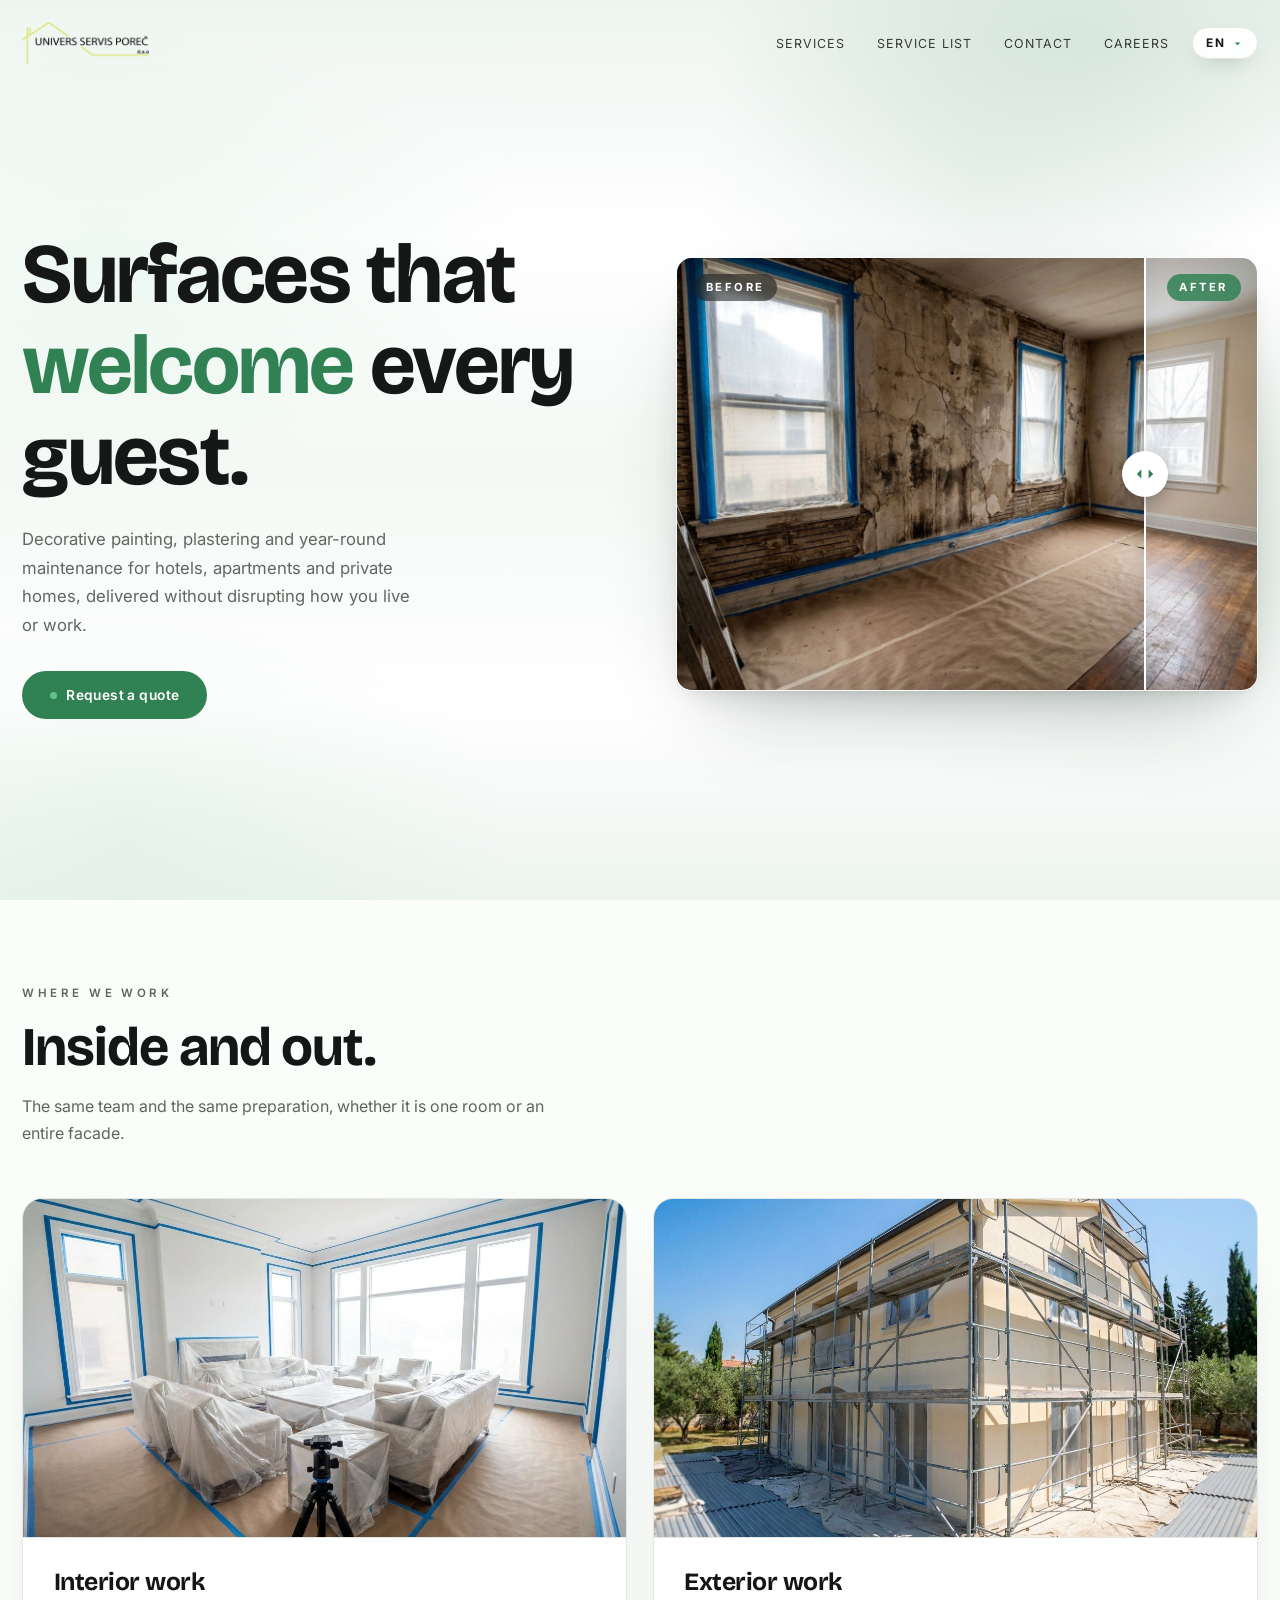
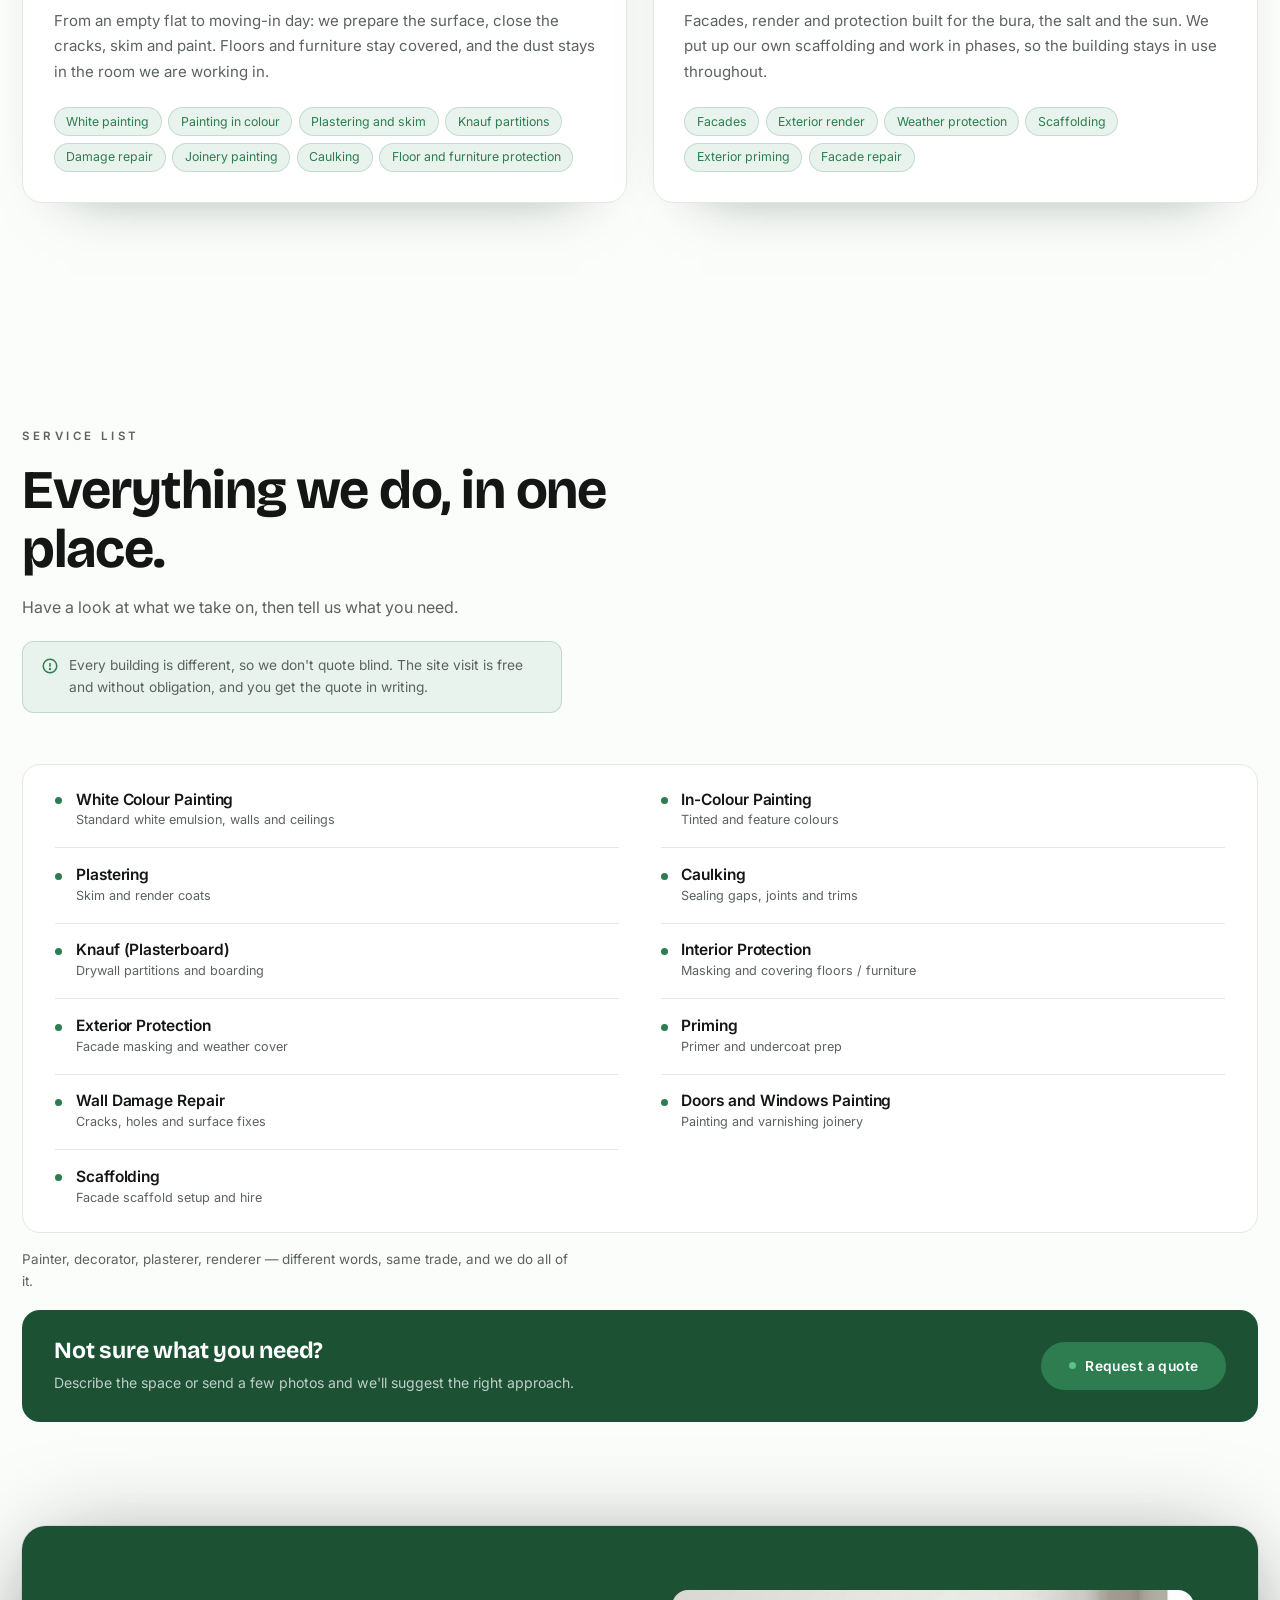
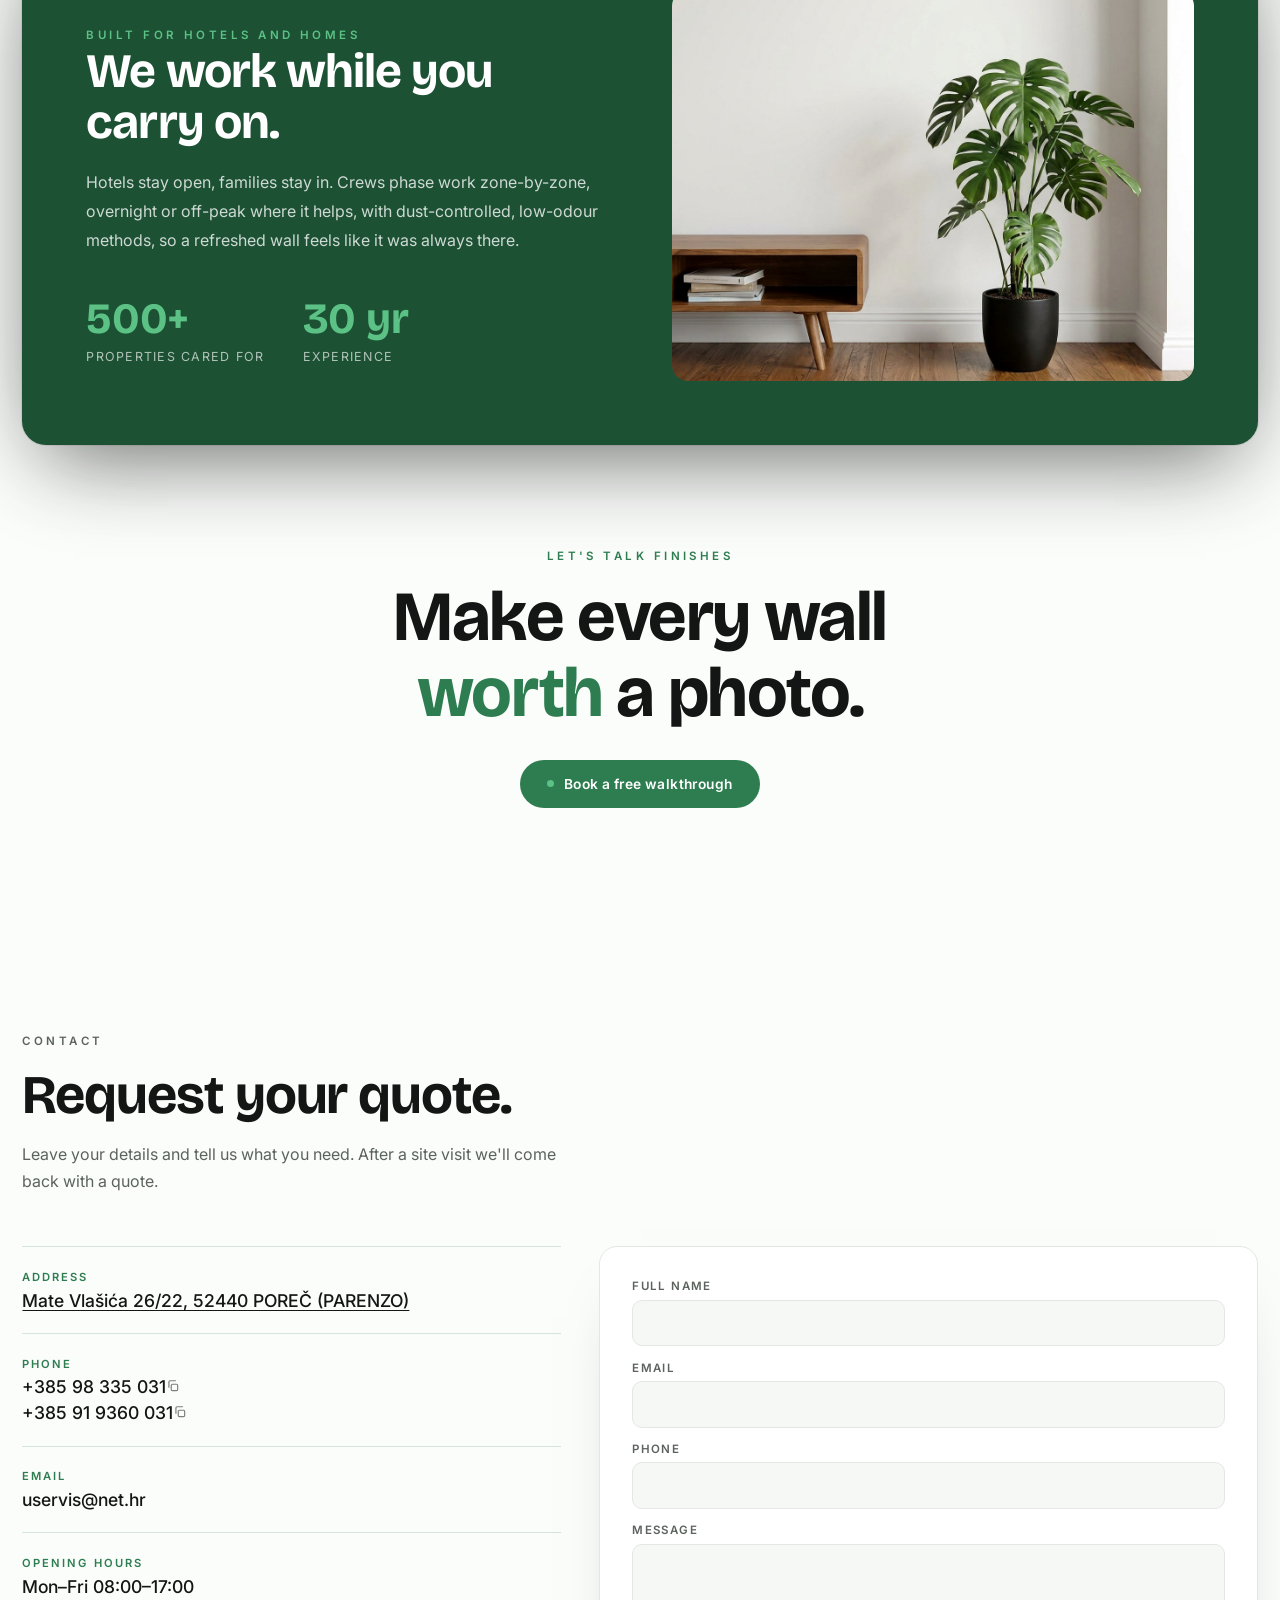
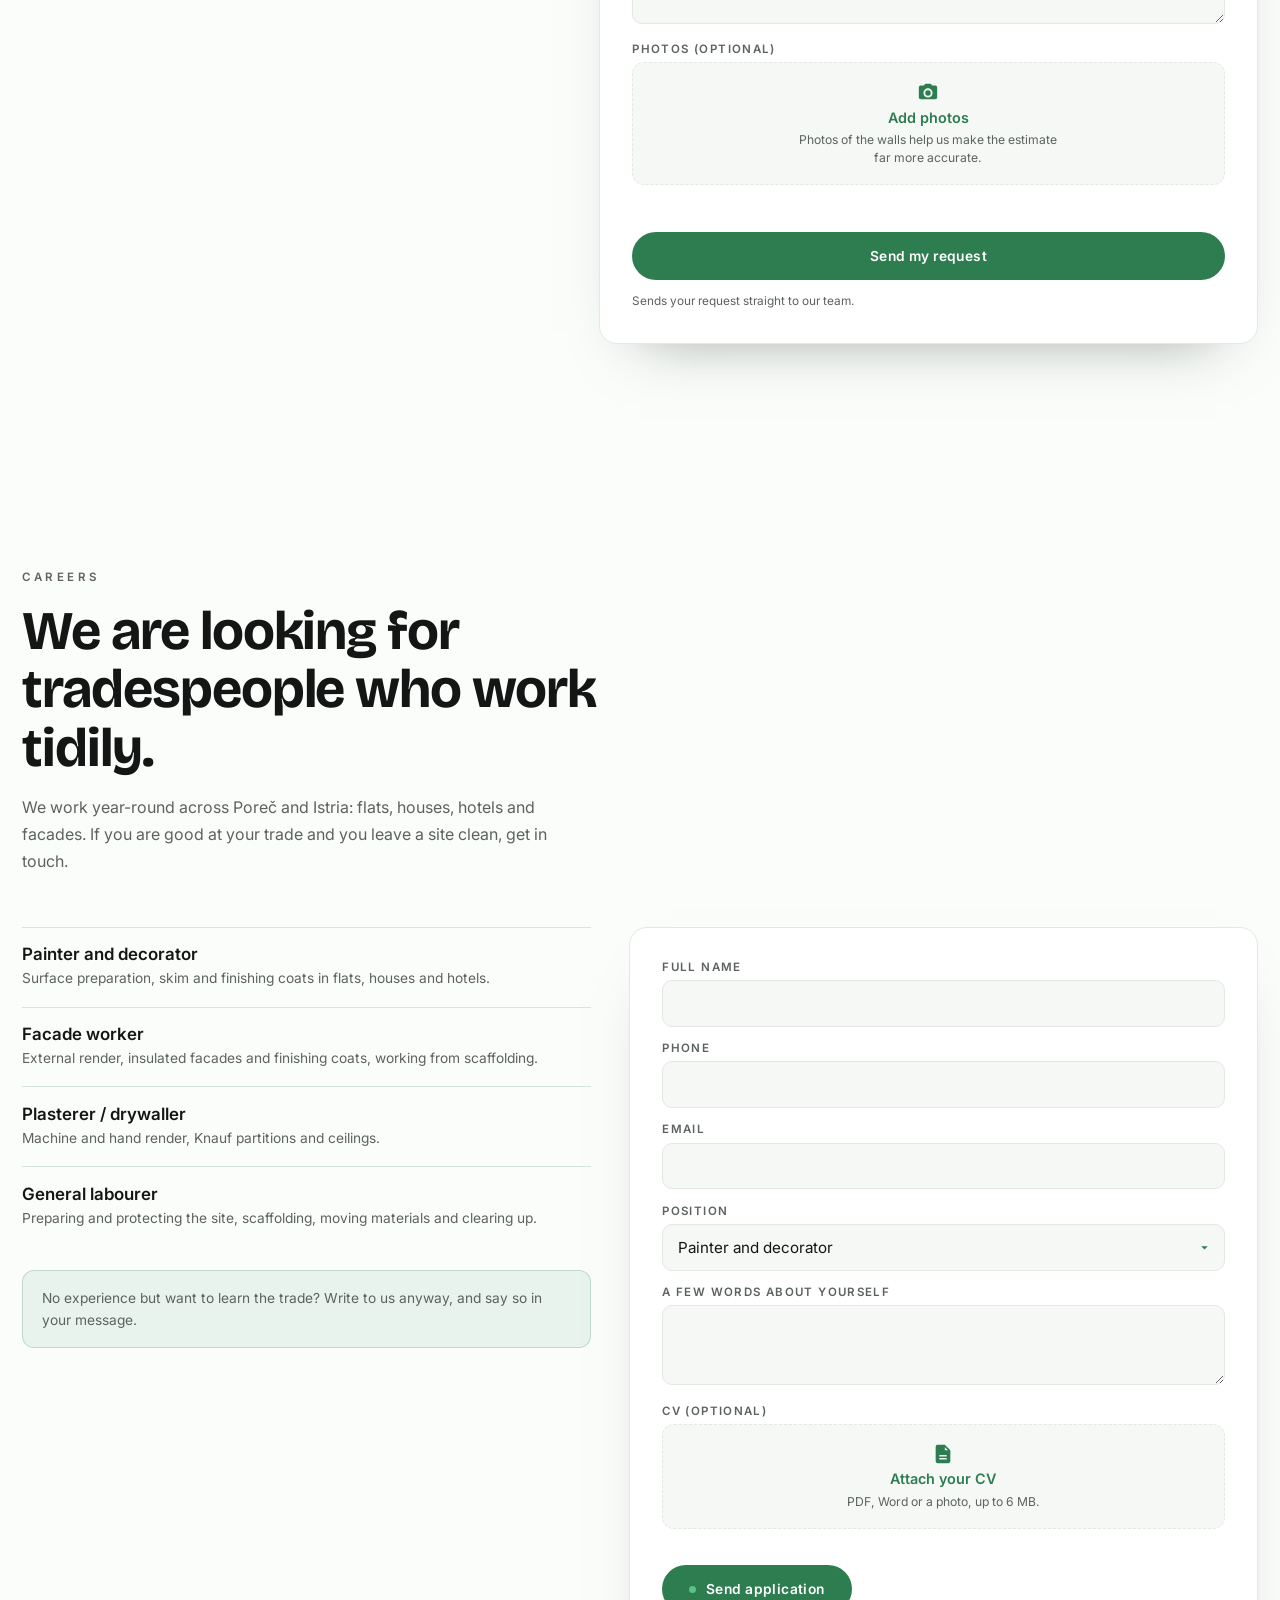
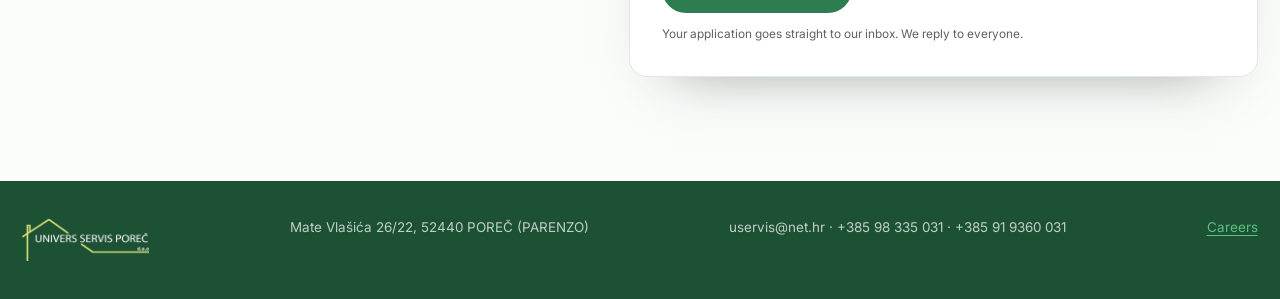
==== index.html @ 8d0e0fa9 "Give the page real SEO The page had no description, no structured data, no sitemap and one title for" ====
<!DOCTYPE html>
<html lang="en">
<head>
<meta charset="UTF-8">
<meta name="viewport" content="width=device-width, initial-scale=1.0">

<!-- SEO. The title, description and og:locale are rewritten by setLang() for
     the language actually being shown; these are the English defaults that a
     crawler sees before scripting runs. -->
<title>Painters &amp; Facade Contractors, Poreč | Univers Servis</title>
<meta name="description" content="Painting, plastering and facades across Poreč and Istria — homes, holiday lets and hotels. 30 years in the trade, free site visit, written quote.">
<link rel="canonical" href="https://www.universservisporec.com/">
<meta name="robots" content="index,follow,max-image-preview:large,max-snippet:-1">
<meta name="theme-color" content="#2e7d50">

<!-- One URL per language so each can be indexed on its own; setLang() keeps
     the address bar, the canonical and the content in agreement. -->
<link rel="alternate" hreflang="en" href="https://www.universservisporec.com/">
<link rel="alternate" hreflang="hr" href="https://www.universservisporec.com/?lang=hr">
<link rel="alternate" hreflang="de" href="https://www.universservisporec.com/?lang=de">
<link rel="alternate" hreflang="it" href="https://www.universservisporec.com/?lang=it">
<link rel="alternate" hreflang="x-default" href="https://www.universservisporec.com/">

<meta property="og:type" content="website">
<meta property="og:site_name" content="Univers Servis Poreč">
<meta property="og:title" content="Painters &amp; Facade Contractors, Poreč">
<meta property="og:description" content="Painting, plastering and facade work across Poreč and Istria for homes, holiday apartments and hotels. 30 years in the trade, free site visit, quote in writing.">
<meta property="og:url" content="https://www.universservisporec.com/">
<meta property="og:image" content="https://www.universservisporec.com/brand/og-image.png">
<meta property="og:image:width" content="1200">
<meta property="og:image:height" content="630">
<meta property="og:locale" content="en_GB">
<meta property="og:locale:alternate" content="hr_HR">
<meta property="og:locale:alternate" content="de_DE">
<meta property="og:locale:alternate" content="it_IT">
<meta name="twitter:card" content="summary_large_image">
<meta name="twitter:title" content="Painters &amp; Facade Contractors, Poreč">
<meta name="twitter:description" content="Painting, plastering and facade work across Poreč and Istria for homes, holiday apartments and hotels.">
<meta name="twitter:image" content="https://www.universservisporec.com/brand/og-image.png">

<link rel="icon" href="/brand/favicon.png" type="image/png">
<link rel="apple-touch-icon" href="/brand/apple-touch-icon.png">

<!-- Structured data. HousePainter is a real schema.org type under LocalBusiness,
     which is what Google reads for a trade like this. `geo` is deliberately
     absent: guessed coordinates are worse than none. Add it once the Google
     Business Profile pin exists, and copy the exact coordinates from there. -->
<script type="application/ld+json">
{
  "@context": "https://schema.org",
  "@type": ["HousePainter", "GeneralContractor"],
  "@id": "https://www.universservisporec.com/#business",
  "name": "Univers Servis Poreč",
  "url": "https://www.universservisporec.com/",
  "logo": "https://www.universservisporec.com/brand/univers-servis-1x1-white.png",
  "image": "https://www.universservisporec.com/brand/og-image.png",
  "telephone": ["+385 98 335 031", "+385 91 9360 031"],
  "email": "uservis@net.hr",
  "address": {
    "@type": "PostalAddress",
    "streetAddress": "Mate Vlašića 26/22",
    "addressLocality": "Poreč",
    "postalCode": "52440",
    "addressRegion": "Istarska županija",
    "addressCountry": "HR"
  },
  "areaServed": [
    { "@type": "City", "name": "Poreč" },
    { "@type": "AdministrativeArea", "name": "Istria" }
  ],
  "knowsLanguage": ["hr", "en", "de", "it"],
  "openingHoursSpecification": [{
    "@type": "OpeningHoursSpecification",
    "dayOfWeek": ["Monday", "Tuesday", "Wednesday", "Thursday", "Friday"],
    "opens": "08:00",
    "closes": "17:00"
  }],
  "hasOfferCatalog": {
    "@type": "OfferCatalog",
    "name": "Painting, plastering and facade services",
    "itemListElement": [
      { "@type": "Offer", "itemOffered": { "@type": "Service", "name": "Interior painting", "alternateName": "Soboslikarski radovi" } },
      { "@type": "Offer", "itemOffered": { "@type": "Service", "name": "Painting in colour", "alternateName": "Ličenje u boji" } },
      { "@type": "Offer", "itemOffered": { "@type": "Service", "name": "Plastering and skim coat", "alternateName": "Žbukanje i gletanje" } },
      { "@type": "Offer", "itemOffered": { "@type": "Service", "name": "Facade work and exterior render", "alternateName": "Fasaderski radovi" } },
      { "@type": "Offer", "itemOffered": { "@type": "Service", "name": "Drywall partitions", "alternateName": "Knauf gips-ploče" } },
      { "@type": "Offer", "itemOffered": { "@type": "Service", "name": "Caulking and sealing", "alternateName": "Brtvljenje" } },
      { "@type": "Offer", "itemOffered": { "@type": "Service", "name": "Priming", "alternateName": "Temeljenje" } },
      { "@type": "Offer", "itemOffered": { "@type": "Service", "name": "Wall damage repair", "alternateName": "Popravak oštećenja zidova" } },
      { "@type": "Offer", "itemOffered": { "@type": "Service", "name": "Door and window painting", "alternateName": "Bojanje stolarije" } },
      { "@type": "Offer", "itemOffered": { "@type": "Service", "name": "Scaffolding", "alternateName": "Skele" } },
      { "@type": "Offer", "itemOffered": { "@type": "Service", "name": "Floor and furniture protection", "alternateName": "Zaštita podova i namještaja" } }
    ]
  }
}
</script>
<script type="application/ld+json">
{
  "@context": "https://schema.org",
  "@type": "WebSite",
  "@id": "https://www.universservisporec.com/#website",
  "url": "https://www.universservisporec.com/",
  "name": "Univers Servis Poreč",
  "publisher": { "@id": "https://www.universservisporec.com/#business" },
  "inLanguage": ["hr", "en", "de", "it"]
}
</script>

<link rel="preconnect" href="https://fonts.googleapis.com">
<link rel="preconnect" href="https://fonts.gstatic.com" crossorigin>
<link href="https://fonts.googleapis.com/css2?family=Bricolage+Grotesque:opsz,wght@12..96,600;12..96,700;12..96,800&family=Inter:wght@400;500;600;700&display=swap" rel="stylesheet">
<style>
  :root{
    --green:#2e7d50;--green-deep:#1c5134;--green-bright:#5cc185;--green-soft:#e9f3ed;
    --ink:#141615;--ink-soft:#5c635e;--white:#ffffff;--paper:#f6f8f6;--line:#e3e8e3;
    --ft:'Bricolage Grotesque','Hanken Grotesk',sans-serif;--fb:'Inter','Hanken Grotesk',sans-serif;
    --gutter:max(1.4rem, (100% - 1280px) / 2);
    --ease-out:cubic-bezier(.23,1,.32,1);
  }
  *{margin:0;padding:0;box-sizing:border-box}
  html{scroll-behavior:smooth}
  body{color:var(--ink);font-family:var(--fb);overflow-x:hidden;-webkit-font-smoothing:antialiased;
    background:
     radial-gradient(50% 40% at 85% 5%, rgba(46,125,80,.11), transparent 60%),
     radial-gradient(55% 42% at 8% 28%, rgba(92,193,133,.10), transparent 60%),
     radial-gradient(58% 42% at 93% 64%, rgba(46,125,80,.09), transparent 62%),
     radial-gradient(50% 40% at 10% 92%, rgba(92,193,133,.09), transparent 60%),
     linear-gradient(180deg,#eef5f0 0%,#ffffff 26%,#f4f9f5 52%,#ffffff 78%,#edf4ef 100%);
    background-attachment:fixed;background-repeat:no-repeat;background-color:#fbfdfb}
  h1,h2,h3,.display{font-family:var(--ft);font-weight:700;line-height:1.08;letter-spacing:-.02em}
  .eyebrow{font-size:.72rem;letter-spacing:.3em;text-transform:uppercase;color:var(--green);font-weight:600}

  /* INTRO */
  .intro{position:fixed;inset:0;z-index:10000;
    /* the clip's own backdrop, stretched to the viewport so the vignette runs
       edge to edge as one field rather than a band with something else around it */
    background:#b3b3b3 url(assets/intro-bg.jpg) center/100% 100% no-repeat;
    transition:opacity 700ms ease,transform 700ms cubic-bezier(.4,0,.2,1)}
  /* The wordmark leaves only 88px of margin inside a 1280px frame, so cover can
     only crop so far before it bites. Above 8:5 the crop stays under that and the
     clip fills the screen edge to edge; below it, contain, and the field behind
     is the clip's own backdrop so the join is grey meeting grey. */
  .intro video,.intro canvas{position:absolute;inset:0;width:100%;height:100%;object-fit:cover;display:block}
  /* Below 8:5 cover would start cutting letters, so the clip fills the width
     instead and its top and bottom edges are feathered into the backdrop. The
     box is sized to the picture here, not the viewport, or the mask would be
     fading empty space. The logo sits clear of the feather: it occupies rows
     168 to 560 of 720, and the fade covers the outer 17%. */
  @media (max-aspect-ratio:8/5){
    .intro video,.intro canvas{inset:auto;left:0;top:50%;transform:translateY(-50%);
      width:100%;height:auto;object-fit:fill;
      -webkit-mask-image:linear-gradient(to bottom,transparent 0,#000 17%,#000 83%,transparent 100%);
      mask-image:linear-gradient(to bottom,transparent 0,#000 17%,#000 83%,transparent 100%)}
  }
  .intro.gone{opacity:0;transform:scale(1.05);pointer-events:none}
  body.intro-on{overflow:hidden}

  /* ANIMATED GRAIN OVERLAY */
  .grain{position:fixed;top:-60%;left:-60%;width:220%;height:220%;z-index:9998;pointer-events:none;
    opacity:.09;mix-blend-mode:overlay;will-change:transform;
    background-image:url("data:image/svg+xml,%3Csvg xmlns='http://www.w3.org/2000/svg' width='140' height='140'%3E%3Cfilter id='n'%3E%3CfeTurbulence type='fractalNoise' baseFrequency='0.9' numOctaves='2' stitchTiles='stitch'/%3E%3C/filter%3E%3Crect width='100%25' height='100%25' filter='url(%23n)'/%3E%3C/svg%3E");
    background-size:150px 150px;animation:grain .7s steps(5) infinite}
  @keyframes grain{
    0%{transform:translate(0,0)}10%{transform:translate(-4%,-4%)}20%{transform:translate(-8%,4%)}
    30%{transform:translate(4%,-8%)}40%{transform:translate(-4%,10%)}50%{transform:translate(-8%,4%)}
    60%{transform:translate(10%,0)}70%{transform:translate(0,8%)}80%{transform:translate(-10%,2%)}
    90%{transform:translate(8%,4%)}100%{transform:translate(2%,0)}}

  /* ANIMATED TV-STATIC LAYER (whole page) */
  .static-bg{position:fixed;inset:0;z-index:9997;pointer-events:none;mix-blend-mode:overlay;
    background-image:url("data:image/svg+xml,%3Csvg xmlns='http://www.w3.org/2000/svg' width='170' height='170'%3E%3Cfilter id='s'%3E%3CfeTurbulence type='fractalNoise' baseFrequency='0.75' numOctaves='4' stitchTiles='stitch'/%3E%3C/filter%3E%3Crect width='100%25' height='100%25' filter='url(%23s)'/%3E%3C/svg%3E");
    background-size:170px 170px;opacity:.06;animation:tvstatic .5s steps(6) infinite}
  @keyframes tvstatic{
    0%{background-position:0 0;opacity:.06}
    20%{background-position:-28px 16px}
    40%{background-position:32px -22px;opacity:.045}
    60%{background-position:-16px -32px}
    80%{background-position:26px 26px;opacity:.07}
    100%{background-position:-30px 12px;opacity:.05}}
  @media(prefers-reduced-motion:reduce){.static-bg{animation:none}.grain{animation:none}}

  /* language crossfade */
  [data-i18n],.menu-item b,.menu-item small,.branch-list li,.job-list b,.job-list span{transition:opacity .32s ease,filter .32s ease,transform .32s ease}
  .lang-out{opacity:0!important;filter:blur(3px);transform:translateY(5px)}

  /* NAV */
  nav{position:fixed;top:0;left:0;right:0;z-index:200;display:flex;justify-content:space-between;align-items:center;padding:1.4rem var(--gutter);transition:padding .4s ease,background .4s ease,box-shadow .4s ease,transform .45s ease,opacity .45s ease}
  nav.nav-hidden{transform:translateY(-130%);opacity:0;pointer-events:none}
  nav.scrolled{padding:.8rem var(--gutter);background:rgba(255,255,255,.9);backdrop-filter:blur(10px);box-shadow:0 6px 24px -16px rgba(20,40,28,.5)}
  .logo{display:flex;align-items:center}
  .logo-img{height:42px;width:auto;display:block}
  .logo svg{overflow:visible}
  
  .nav-right{display:flex;align-items:center;gap:.4rem}
  .navlinks{display:flex;gap:2rem;font-size:.78rem;letter-spacing:.08em;text-transform:uppercase}
  .navlinks a{color:var(--ink);text-decoration:none;opacity:.85;transition:color 160ms ease,opacity 160ms ease}
  .nav-right{display:flex;align-items:center;gap:1.4rem}
  .lang{position:relative;z-index:240}
  .lang-trigger{display:flex;align-items:center;gap:.45rem;background:rgba(255,255,255,.92);backdrop-filter:blur(8px);border:1px solid var(--line);color:var(--ink);font-family:var(--fb);font-weight:700;font-size:.74rem;letter-spacing:.1em;text-transform:uppercase;padding:.5rem .85rem;border-radius:30px;cursor:pointer;box-shadow:0 8px 22px -12px rgba(20,40,28,.5);transition:border-color 180ms ease,box-shadow 180ms ease,transform 140ms var(--ease-out)}
  .lang-trigger svg{width:11px;height:11px;fill:var(--green);transition:transform .3s ease}
  .lang.open .lang-trigger svg{transform:rotate(180deg)}
  .lang-menu{position:absolute;top:calc(100% + .5rem);right:0;background:#fff;border:1px solid var(--line);border-radius:13px;box-shadow:0 22px 48px -20px rgba(20,40,28,.5);padding:.4rem;display:flex;flex-direction:column;min-width:150px;opacity:0;transform:translateY(-10px) scale(.96);transform-origin:top right;pointer-events:none;transition:opacity .3s ease,transform .3s cubic-bezier(.2,.7,.2,1)}
  .lang.open .lang-menu{opacity:1;transform:translateY(0) scale(1);pointer-events:auto}
  .lang-menu button{display:flex;align-items:center;gap:.6rem;background:none;border:none;color:var(--ink);font-family:var(--fb);font-weight:600;font-size:.82rem;text-align:left;padding:.55rem .7rem;border-radius:9px;cursor:pointer;transition:background 150ms ease,color 150ms ease}
  .lang-menu button b{font-weight:700;letter-spacing:.06em;min-width:24px}
  .lang-menu button span{color:var(--ink-soft);font-weight:500}
  .lang-menu button.active{background:var(--green);color:#fff}
  .lang-menu button.active span{color:rgba(255,255,255,.85)}
  @media(max-width:900px){.navlinks{display:none}nav{padding:1rem 1.2rem}}

  /* HERO */
  /* no overflow:hidden here; it cut the photo's shadow off at the hero's bottom
     edge. the decorative blob below is what needed containing, so it is clipped
     to its own box instead. */
  .hero{position:relative;min-height:100vh;display:flex;align-items:center;background:transparent}
  /* sits flush to the right edge rather than past it: overflowing sideways is what
     forced overflow:hidden onto the hero, and that clipped the photo's shadow.
     Bleeding upward is free; nothing scrolls above the top of the page. */
  .hero::before{content:"";position:absolute;top:-12%;right:0;width:46vmax;height:46vmax;border-radius:50%;
    background:radial-gradient(circle at center, rgba(46,125,80,.07), transparent 70%);z-index:0;pointer-events:none}
  .hero-inner{position:relative;z-index:3;width:100%;display:grid;grid-template-columns:1.02fr .98fr;align-items:center;gap:3rem;padding:7rem var(--gutter) 4rem}
  @media(max-width:980px){.hero{min-height:auto}.hero-inner{grid-template-columns:1fr;padding:7rem var(--gutter) 2.25rem;gap:2rem}}
  .hero-copy{color:var(--ink)}
  .hero h1{font-size:clamp(2.8rem,6.6vw,5.6rem);margin:0 0 1.4rem;color:var(--ink)}
  .hero h1 em{font-style:normal;color:var(--green)}
  .hero-copy p{max-width:36ch;color:var(--ink-soft);font-size:1.05rem;line-height:1.7;margin-bottom:2rem}
  .hero-cta{display:flex;align-items:center;gap:1rem;flex-wrap:wrap}
  .notice{display:flex;align-items:flex-start;gap:.65rem;margin-top:1.2rem;padding:.85rem 1.1rem;background:var(--green-soft);border:1px solid rgba(46,125,80,.22);border-radius:12px;max-width:54ch}
  .notice svg{width:18px;height:18px;flex:none;margin-top:.1rem;color:var(--green)}
  .notice span{font-size:.86rem;line-height:1.55;color:var(--ink-soft)}
  .link-arrow{display:inline-flex;align-items:center;gap:.5rem;color:var(--green);font-family:var(--fb);font-weight:600;font-size:.88rem;letter-spacing:.03em;text-decoration:none;background:none;border:none;padding:.5rem .25rem;cursor:pointer;position:relative;transition:color 160ms ease}
  .link-arrow::after{content:"";position:absolute;left:.25rem;right:.25rem;bottom:.18rem;height:1.5px;background:var(--green-deep);transform:scaleX(0);transform-origin:left;transition:transform 200ms var(--ease-out)}
  .reveal{opacity:0;transform:translateY(26px);animation:rise 1s cubic-bezier(.2,.7,.2,1) forwards}
  @keyframes rise{to{opacity:1;transform:translateY(0)}}
  .d1{animation-delay:.1s}.d2{animation-delay:.28s}.d3{animation-delay:.46s}.d4{animation-delay:.6s}
  .btn{display:inline-flex;align-items:center;justify-content:center;gap:.6rem;background:var(--green);color:#fff;padding:1rem 1.7rem;border-radius:40px;font-size:.86rem;letter-spacing:.03em;text-decoration:none;border:none;cursor:pointer;font-family:var(--fb);font-weight:600;transition:background 180ms ease,color 180ms ease,border-color 180ms ease,box-shadow 180ms ease,transform 140ms var(--ease-out)}
  .btn .dot{width:7px;height:7px;border-radius:50%;background:var(--green-bright)}
  .btn.ghost{background:transparent;border:1.5px solid rgba(255,255,255,.45);color:#fff}
  .btn.outline{background:transparent;border:1.5px solid var(--green);color:var(--green)}

  /* BEFORE/AFTER */
  .ba{position:relative;width:100%;aspect-ratio:1200/896;max-height:70vh;margin-left:auto;border-radius:16px;overflow:hidden;box-shadow:0 2px 8px -4px rgba(20,40,28,.10),0 14px 34px -18px rgba(20,40,28,.20),0 40px 90px -46px rgba(20,40,28,.42);cursor:ew-resize;user-select:none;touch-action:none;border:1px solid rgba(255,255,255,.12)}
  @media(max-width:980px){.ba{max-height:none;max-width:560px;margin:0 auto}}
  .ba img{position:absolute;top:0;left:0;height:100%;object-fit:cover;display:block;pointer-events:none}
  .ba .after{width:100%}
  .ba .before-wrap{position:absolute;top:0;left:0;height:100%;width:50%;overflow:hidden}
  .ba-divider{position:absolute;top:0;bottom:0;left:50%;width:2px;background:#fff;transform:translateX(-1px);z-index:4;box-shadow:0 0 18px rgba(0,0,0,.4)}
  .ba-handle{position:absolute;top:50%;left:50%;transform:translate(-50%,-50%);width:46px;height:46px;border-radius:50%;background:#fff;display:grid;place-items:center;z-index:5;box-shadow:0 6px 20px rgba(0,0,0,.35)}
  .ba-handle svg{width:22px;height:22px;fill:var(--green)}
  .ba-label{position:absolute;top:1rem;z-index:6;font-size:.7rem;letter-spacing:.22em;text-transform:uppercase;font-weight:700;color:#fff;background:rgba(20,22,21,.55);backdrop-filter:blur(4px);padding:.4rem .8rem;border-radius:30px}
  .ba-label.b{left:1rem}.ba-label.a{right:1rem;background:rgba(46,125,80,.85)}

  /* SECTIONS */
  section{padding:6.5rem var(--gutter);position:relative;z-index:2}
  @media(max-width:760px){section{padding:4rem var(--gutter)}}
  /* the hero ends in whitespace of its own, so the section that follows it
     starts closer than the standard rhythm would put it */
  #branches{padding-top:4.25rem}
  @media(max-width:760px){#branches{padding-top:2.5rem}}
  .head{max-width:660px;margin-bottom:3.2rem}
  .head h2{font-size:clamp(2.1rem,4.4vw,3.4rem);margin-top:.9rem}
  .head p{color:var(--ink-soft);margin-top:1rem;line-height:1.7;max-width:54ch}
  .obs{opacity:0;transform:translateY(40px);transition:opacity .9s ease,transform .9s cubic-bezier(.2,.7,.2,1)}
  .obs.in{opacity:1;transform:translateY(0)}


  /* BRANCHES */
  .branches{display:grid;grid-template-columns:1fr 1fr;gap:1.6rem}
  @media(max-width:900px){.branches{grid-template-columns:1fr}}
  .branch{background:#fff;border:1px solid var(--line);border-radius:20px;overflow:hidden;display:flex;flex-direction:column;
    box-shadow:0 30px 60px -48px rgba(20,40,28,.55);transition:border-color 180ms ease,box-shadow 180ms ease}
  /* photo slot: drop an <img> in and it covers this area; until then the icon holds it */
  .branch-media{position:relative;aspect-ratio:16/9;overflow:hidden;background:var(--green-soft);border-bottom:1px solid var(--line)}
  .branch-media img{width:100%;height:100%;object-fit:cover;display:block}
  .branch-body{padding:1.9rem;display:flex;flex-direction:column;gap:.75rem;flex:1}
  @media(max-width:520px){.branch-body{padding:1.4rem}}
  .branch h3{font-size:1.55rem}
  .branch-body>p{color:var(--ink-soft);line-height:1.7;font-size:.94rem}
  .branch-list{list-style:none;display:flex;flex-wrap:wrap;gap:.4rem;margin-top:auto;padding-top:.7rem}
  .branch-list li{font-size:.77rem;color:var(--green);background:var(--green-soft);border:1px solid rgba(46,125,80,.2);
    border-radius:30px;padding:.34rem .72rem;line-height:1.3}

  /* SERVICE MENU
     The list that used to be the calculator's rows. No prices: those come
     after a site visit, so the card carries names and descriptions only. */
  .svc-sec{background:transparent}
  .menu-list{display:grid;grid-template-columns:1fr 1fr;column-gap:2.6rem;background:#fff;border:1px solid var(--line);border-radius:18px;padding:.5rem 2rem;margin-top:2rem}
  @media(max-width:820px){.menu-list{grid-template-columns:1fr;padding:.4rem 1.35rem}}
  /* the rule sits on top of each item and is dropped from whatever starts a
     column, so an odd number of services never leaves a line dangling */
  .menu-item{display:flex;align-items:flex-start;gap:.85rem;padding:1.05rem 0;border-top:1px solid var(--line)}
  .menu-item:nth-child(-n+2){border-top:none}
  @media(max-width:820px){.menu-item:nth-child(2){border-top:1px solid var(--line)}}
  .menu-item .mi-dot{width:7px;height:7px;border-radius:50%;background:var(--green);flex:none;margin-top:.48rem}
  .menu-item b{display:block;font-weight:600;font-size:.97rem;letter-spacing:-.005em;color:var(--ink)}
  .menu-item small{display:block;color:var(--ink-soft);font-size:.79rem;line-height:1.5;margin-top:.18rem}
  .menu-alias{margin-top:1rem;font-size:.84rem;line-height:1.6;color:var(--ink-soft);max-width:70ch}
  .menu-foot{display:flex;align-items:center;justify-content:space-between;gap:1.6rem;flex-wrap:wrap;
    background:var(--green-deep);color:#fff;border-radius:18px;padding:1.7rem 2rem;margin-top:1.1rem}
  @media(max-width:620px){.menu-foot{padding:1.4rem 1.35rem}.menu-foot .btn{width:100%}}
  .menu-foot .mf-copy{flex:1 1 34ch;min-width:0}
  .menu-foot .mf-copy b{display:block;font-family:var(--ft);font-size:1.45rem;font-weight:700;line-height:1.2;letter-spacing:-.01em}
  .menu-foot .mf-copy span{display:block;margin-top:.45rem;font-size:.88rem;line-height:1.6;color:rgba(255,255,255,.72)}

  /* SPLIT */
  .split{display:grid;grid-template-columns:1fr 1fr;align-items:center;gap:4rem;background:var(--green-deep);color:#fff;border-radius:24px;padding:4rem;margin:0 var(--gutter);position:relative;z-index:2;box-shadow:0 0 0 1px rgba(20,22,21,.08),0 40px 80px -24px rgba(20,22,21,.45),0 0 100px -20px rgba(20,22,21,.35)}
  @media(max-width:860px){.split{grid-template-columns:1fr;gap:2rem;padding:2.4rem;margin:0 var(--gutter)}}
  .split h2{font-size:clamp(2rem,4vw,3rem);color:#fff}
  .split .eyebrow{color:var(--green-bright)}
  .split p{color:rgba(255,255,255,.78);line-height:1.8;margin-top:1.2rem}
  .stats{display:flex;gap:2.4rem;margin-top:2.4rem;flex-wrap:wrap}
  .stat b{font-family:var(--ft);font-size:2.7rem;font-weight:700;display:block;color:var(--green-bright)}
  .stat span{font-size:.78rem;letter-spacing:.1em;text-transform:uppercase;color:rgba(255,255,255,.65)}
  .split-photo{border-radius:16px;overflow:hidden;aspect-ratio:4/3;position:relative}
  .split-photo img{width:100%;height:100%;object-fit:cover;display:block}

  /* PROCESS */
  .steps{display:grid;grid-template-columns:repeat(4,1fr);gap:1.1rem;margin-top:1rem}
  @media(max-width:860px){.steps{grid-template-columns:1fr 1fr}}
  @media(max-width:520px){.steps{grid-template-columns:1fr}}
  .step{padding-top:1.4rem;border-top:2px solid var(--green)}
  .step .n{font-family:var(--fb);font-style:italic;font-size:2.2rem;color:var(--green)}
  .step h3{font-size:1.1rem;margin:.5rem 0 .4rem;font-family:var(--fb);font-weight:700}
  .step p{color:var(--ink-soft);font-size:.88rem;line-height:1.55}

  /* CTA */
  .cta{text-align:center;background:transparent}
  .cta h2{font-size:clamp(2.4rem,5.5vw,4.4rem);max-width:16ch;margin:1rem auto 1.8rem}
  .cta h2 em{font-style:normal;color:var(--green)}

  /* CONTACT */
  .contact-sec{background:transparent}
  .contact-sec .head h2{color:var(--ink)}
  .contact-sec .head p{color:var(--ink-soft)}
  .contact-sec .eyebrow{color:var(--green)}
  .contact{display:grid;grid-template-columns:.9fr 1.1fr;gap:2.4rem;align-items:start}
  @media(max-width:880px){.contact{grid-template-columns:1fr}}
  .contact-info{display:flex;flex-direction:column;gap:1.4rem}
  .ci-item{border-top:1px solid rgba(46,125,80,.18);padding-top:1.1rem}
  .ci-item .l{font-size:.7rem;letter-spacing:.18em;text-transform:uppercase;color:var(--green);font-weight:600}
  .ci-item b{display:block;font-weight:500;font-size:1.1rem;margin-top:.3rem;color:var(--ink)}
  .copy-num{cursor:pointer;display:inline-flex;align-items:center;gap:.5rem;transition:color .2s ease}
  .copy-num svg{width:14px;height:14px;flex:none;opacity:.55;transition:opacity .2s ease}
  .copy-num.copied{color:var(--green)}
  .copy-toast{position:fixed;bottom:1.4rem;left:50%;transform:translateX(-50%) translateY(20px);background:var(--ink);color:#fff;padding:.7rem 1.2rem;border-radius:30px;font-family:var(--fb);font-size:.85rem;font-weight:600;letter-spacing:.01em;box-shadow:0 14px 34px -10px rgba(0,0,0,.5);z-index:300;opacity:0;pointer-events:none;transition:opacity .3s ease,transform .3s cubic-bezier(.2,.7,.2,1);display:flex;align-items:center;gap:.5rem}
  .copy-toast svg{width:14px;height:14px;fill:var(--green-bright)}
  .copy-toast.show{opacity:1;transform:translateX(-50%) translateY(0)}
  .contact-form{background:#fff;color:var(--ink);border-radius:18px;padding:2rem;border:1px solid var(--line);box-shadow:0 30px 60px -42px rgba(20,40,28,.5)}
  .cf-field{margin-bottom:.9rem}
  .cf-field label{font-size:.72rem;letter-spacing:.12em;text-transform:uppercase;color:var(--ink-soft);font-weight:600;display:block;margin-bottom:.4rem}
  .cf-field input,.cf-field textarea{width:100%;border:1px solid var(--line);background:var(--paper);border-radius:10px;padding:.8rem .9rem;font-family:var(--fb);font-size:.95rem;color:var(--ink);outline:none;transition:.25s}
  .cf-field input:focus,.cf-field textarea:focus{border-color:var(--green);background:#fff}
  .cf-field textarea{resize:vertical;min-height:80px}
  .cf-actions{margin-top:.9rem}
  .cf-actions .btn{width:100%}
  .cf-note{font-size:.74rem;color:var(--ink-soft);margin-top:.8rem;line-height:1.5}
  .cf-note.ok{color:var(--green);font-weight:600;font-size:.82rem}

  /* PHOTO ATTACHMENTS */
  .ph-drop{display:flex;flex-direction:column;align-items:center;gap:.35rem;text-align:center;border:1.5px dashed var(--line);background:var(--paper);border-radius:12px;padding:1.1rem 1rem;cursor:pointer;transition:border-color 180ms ease,background 180ms ease,transform 140ms var(--ease-out)}
  .ph-drop:focus-visible,.ph-drop.over{border-color:var(--green);background:var(--green-soft);outline:none}
  .ph-drop svg{width:22px;height:22px;fill:var(--green)}
  .ph-cta{font-weight:600;font-size:.9rem;color:var(--green)}
  .ph-drop small{font-size:.76rem;color:var(--ink-soft);line-height:1.45;max-width:34ch}
  .ph-grid{display:flex;flex-wrap:wrap;gap:.5rem;margin-top:.7rem}
  .ph-thumb{position:relative;width:70px;height:70px;border-radius:10px;overflow:hidden;border:1px solid var(--line);background:var(--paper)}
  .ph-thumb img{width:100%;height:100%;object-fit:cover;display:block}
  .ph-x{position:absolute;top:2px;right:2px;width:19px;height:19px;border:none;border-radius:50%;background:rgba(20,22,21,.72);color:#fff;font-size:.8rem;line-height:1;cursor:pointer;display:grid;place-items:center;padding:0}
  .ph-meta{font-size:.76rem;color:var(--ink-soft);margin-top:.5rem;min-height:1.1em}
  .ph-meta.warn{color:#b3341f;font-weight:600}

  /* INTERACTION
     Hover is seen dozens of times in a visit, so it stays quiet: colour and depth,
     never movement. Everything is gated to devices that actually hover; on a
     phone, a tap would otherwise leave the state stuck on. Movement is kept for
     :active, where it is feedback rather than decoration. */
  .btn:active,.lang-trigger:active,.ph-drop:active{transform:scale(.98)}
  .ph-x:active{transform:scale(.9)}
  @media (hover:hover) and (pointer:fine){
    .btn:hover{background:var(--green-deep);box-shadow:0 8px 20px -10px rgba(28,81,52,.55)}
    .btn.ghost:hover{background:rgba(255,255,255,.14);border-color:#fff}
    .btn.outline:hover{background:var(--green);color:#fff;box-shadow:none}
    /* the quote button sits on the deep-green card, so it lifts in tone instead */
    .menu-foot .btn:hover{background:var(--green-bright);color:var(--green-deep);box-shadow:0 10px 24px -12px rgba(0,0,0,.5)}
    .menu-foot .btn:hover .dot{background:var(--green-deep)}
    /* hovering one link recedes the others, so the pointer reads as focus
       rather than decoration. The plain rule first is the fallback for
       browsers without :has(), which get the colour shift and no dimming. */
    .navlinks a:hover{opacity:1;color:var(--green)}
    .navlinks:has(a:hover) a{opacity:.3}
    .navlinks:has(a:hover) a:hover{opacity:1;color:var(--green)}
    .link-arrow:hover{color:var(--green-deep)}
    .link-arrow:hover::after{transform:scaleX(1)}
    .lang-trigger:hover{border-color:var(--green)}
    .lang-menu button:hover{background:var(--green-soft);color:var(--green)}
    .lang-menu button:hover span{color:var(--green)}
    .menu-item:hover .mi-dot{background:var(--green-bright);box-shadow:0 0 0 4px var(--green-soft)}
    .copy-num:hover{color:var(--green)}
    .copy-num:hover svg{opacity:1}
    .ph-drop:hover{border-color:var(--green);background:var(--green-soft)}
    .ph-x:hover{background:var(--ink)}
    .branch:hover{border-color:rgba(46,125,80,.42);box-shadow:0 34px 64px -44px rgba(20,40,28,.62)}
  }

  /* CAREERS */
  .careers{display:grid;grid-template-columns:.95fr 1.05fr;gap:2.4rem;align-items:start}
  @media(max-width:880px){.careers{grid-template-columns:1fr}}
  .job-list{list-style:none}
  .job-list li{border-top:1px solid rgba(46,125,80,.18);padding:1.05rem 0}
  .job-list li b{display:block;font-weight:600;font-size:1.06rem;color:var(--ink)}
  .job-list li span{display:block;color:var(--ink-soft);font-size:.86rem;line-height:1.55;margin-top:.25rem}
  .job-open{margin-top:1.5rem;padding:1rem 1.15rem;background:var(--green-soft);border:1px solid rgba(46,125,80,.22);
    border-radius:12px;font-size:.86rem;line-height:1.6;color:var(--ink-soft)}
  .cf-field select{width:100%;border:1px solid var(--line);background:var(--paper);border-radius:10px;padding:.8rem 2.2rem .8rem .9rem;
    font-family:var(--fb);font-size:.95rem;color:var(--ink);outline:none;cursor:pointer;appearance:none;
    background-image:url("data:image/svg+xml,%3Csvg xmlns='http://www.w3.org/2000/svg' viewBox='0 0 20 20'%3E%3Cpath fill='%232e7d50' d='M5 8l5 5 5-5z'/%3E%3C/svg%3E");
    background-repeat:no-repeat;background-position:right .8rem center;background-size:13px;
    transition:border-color 180ms ease,background-color 180ms ease}
  .cf-field select:focus{border-color:var(--green);background-color:#fff}
  .cv-x{margin-left:.45rem;border:none;background:none;color:var(--ink-soft);font-size:1rem;line-height:1;cursor:pointer;padding:0 .2rem}
  .cv-x:hover{color:var(--green)}

  footer{background:var(--green-deep);color:rgba(255,255,255,.72);padding:2.4rem var(--gutter);display:flex;justify-content:space-between;flex-wrap:wrap;gap:1rem;font-size:.84rem;position:relative;z-index:2}

</style>
</head>
<body>

<div class="intro" id="intro" aria-hidden="true">
  <video id="introVid" src="assets/intro.mp4" muted playsinline preload="auto" disablepictureinpicture></video>
</div>
<script>
/* Intro: play it, hold on the last frame, run it backwards, then dissolve.
   Inline and first, so the overlay is up before the rest of the page parses. */
(function(){
  const intro=document.getElementById('intro'),vid=document.getElementById('introVid'),body=document.body;
  const MAX=14;              /* frames kept for the rewind */
  let shots=[],cv=null,ctx=null,lastAt=-1,done=false,bail=0;

  function finish(){
    if(done)return;done=true;
    clearTimeout(bail);
    intro.classList.add('gone');
    body.classList.remove('intro-on');
    setTimeout(function(){if(intro.parentNode)intro.remove();shots=null;cv=null;ctx=null;},800);
  }
  if(matchMedia('(prefers-reduced-motion: reduce)').matches){intro.remove();return;}
  body.classList.add('intro-on');
  /* a stalled, blocked or missing video must never hold the site hostage */
  bail=setTimeout(finish,9000);
  intro.addEventListener('click',finish);
  addEventListener('keydown',function(e){if(e.key==='Escape')finish();});
  vid.addEventListener('error',finish);

  /* Rather than seek backwards, which is keyframe-limited, choppy, and on some
     files not possible at all, keep a handful of frames on the way forward and
     play those back. Costs a few MB and always runs at the speed we ask for. */
  function grab(){
    if(!vid.videoWidth)return;
    if(!cv){
      /* the clip is fullscreen now, so capture near the size it is shown at: a
         600px store was fine inside a 540px box but upscales 2.4x across a
         desktop and turns the rewind soft. Capped so the store stays tens of
         megabytes rather than hundreds, and freed with the overlay. */
      const k=Math.min(1,Math.max(640,Math.min(1100,innerWidth))/vid.videoWidth);
      cv=document.createElement('canvas');
      cv.width=Math.round(vid.videoWidth*k);cv.height=Math.round(vid.videoHeight*k);
      ctx=cv.getContext('2d');
    }
    const f=document.createElement('canvas');f.width=cv.width;f.height=cv.height;
    f.getContext('2d').drawImage(vid,0,0,f.width,f.height);
    shots.push(f);
  }
  function watch(){
    if(done||vid.ended)return;
    const d=vid.duration;
    if(d&&isFinite(d)&&vid.currentTime-lastAt>=d/MAX){lastAt=vid.currentTime;grab();}
    requestAnimationFrame(watch);
  }

  function rewind(){
    grab();                                   /* the final frame */
    if(shots.length<2||!cv){finish();return;}
    vid.replaceWith(cv);
    const ms=520,t0=performance.now(),n=shots.length-1;
    (function step(now){
      /* clamp: a rAF timestamp can predate t0, and a negative k would index past
         the end of the store */
      const k=Math.max(0,Math.min(1,(now-t0)/ms));
      ctx.drawImage(shots[Math.round((1-k)*n)],0,0);
      if(k<1)requestAnimationFrame(step);else finish();
    })(performance.now());
  }

  vid.addEventListener('playing',watch,{once:true});
  vid.addEventListener('ended',function(){setTimeout(rewind,600);},{once:true});
  const go=vid.play();
  if(go&&go.catch)go.catch(finish);
})();
</script>

<div class="grain"></div>
<div class="static-bg"></div>

<nav id="nav">
  <div class="logo"><img src="[data-uri]" class="logo-img" alt="Univers Servis Poreč d.o.o."></div>
  <div class="nav-right">
    <div class="navlinks">
      <a href="#branches" data-i18n="nav_services">Usluge</a>
      <a href="#services" data-i18n="nav_list">Popis usluga</a>
      <a href="#contact" data-i18n="nav_contact">Kontakt</a>
      <a href="#careers" data-i18n="nav_careers">Posao</a>
    </div>
    <div class="lang" id="lang">
      <button class="lang-trigger" id="langTrigger"><span id="langCode">EN</span><svg viewBox="0 0 20 20"><path d="M5 8l5 5 5-5z"/></svg></button>
      <div class="lang-menu" id="langMenu">
        <button data-l="hr"><b>HR</b><span>Hrvatski</span></button>
        <button data-l="en" class="active"><b>EN</b><span>English</span></button>
        <button data-l="de"><b>DE</b><span>Deutsch</span></button>
        <button data-l="it"><b>IT</b><span>Italiano</span></button>
      </div>
    </div>
  </div>
</nav>

<!-- HERO -->
<header class="hero">
  <div class="hero-inner">
    <div class="hero-copy">
      <h1 class="reveal d1" data-i18n="hero_h1">Površine koje <em>dočekuju</em> svakog gosta.</h1>
      <p class="reveal d2" data-i18n="hero_p">Dekorativno ličenje, žbukanje i cjelogodišnje održavanje za hotele, stanove i privatne kuće.</p>
      <div class="hero-cta reveal d3">
        <a href="#contact" class="btn"><span class="dot"></span><span data-i18n="btn_estimate">Zatražite ponudu</span></a>
      </div>
    </div>
    <div class="ba reveal d4" id="ba">
      <img class="after" id="afterImg" src="[data-uri]" alt="Poslije">
      <div class="before-wrap" id="beforeWrap"><img class="before" id="beforeImg" src="[data-uri]" alt="Prije"></div>
      <div class="ba-label b" data-i18n="lbl_before">Prije</div>
      <div class="ba-label a" data-i18n="lbl_after">Poslije</div>
      <div class="ba-divider" id="baDivider"><div class="ba-handle"><svg viewBox="0 0 24 24"><path d="M8 7l-5 5 5 5V7zm8 0v10l5-5-5-5z"/></svg></div></div>
    </div>
  </div>
</header>

<!-- BRANCHES -->
<section id="branches">
  <div class="head obs">
    <p class="eyebrow" data-i18n="br_eyebrow">Područja rada</p>
    <h2 data-i18n="br_h2">Iznutra i izvana.</h2>
    <p data-i18n="br_p">Isti tim i ista priprema, bilo da je riječ o jednoj sobi ili o cijelom pročelju.</p>
  </div>
  <div class="branches">
    <article class="branch obs">
      <div class="branch-media">
        <img src="assets/interior.jpg" width="1200" height="675" loading="lazy" decoding="async"
             alt="A room masked off with tape, the furniture sheeted and the floor papered, ready for painting">
      </div>
      <div class="branch-body">
        <h3 data-i18n="br1_h">Unutarnji radovi</h3>
        <p data-i18n="br1_p">Od praznog stana do useljenja.</p>
        <ul class="branch-list" id="br1Tags"></ul>
      </div>
    </article>
    <article class="branch obs">
      <div class="branch-media">
        <img src="assets/exterior.jpg" width="1200" height="675" loading="lazy" decoding="async"
             alt="A house in fresh render with the scaffolding still standing, among cypress and olive trees">
      </div>
      <div class="branch-body">
        <h3 data-i18n="br2_h">Vanjski radovi</h3>
        <p data-i18n="br2_p">Fasade, žbuka i zaštita.</p>
        <ul class="branch-list" id="br2Tags"></ul>
      </div>
    </article>
  </div>
</section>

<!-- SERVICE MENU -->
<section class="svc-sec" id="services">
  <div class="head obs">
    <p class="eyebrow" data-i18n="menu_eyebrow">Popis usluga</p>
    <h2 data-i18n="menu_h2">Sve što radimo, na jednom mjestu.</h2>
    <p data-i18n="menu_p">Odaberite što vam treba i pošaljite upit. Cijenu potvrđujemo nakon obilaska.</p>
    <div class="notice">
      <svg viewBox="0 0 24 24" fill="none" stroke="currentColor" stroke-width="2"><circle cx="12" cy="12" r="9"/><path d="M12 8v5"/><circle cx="12" cy="16" r=".6" fill="currentColor"/></svg>
      <span data-i18n="menu_notice">Svaki je objekt drugačiji, pa cijenu ne dajemo naslijepo. Obilazak je besplatan i bez obveze, a ponudu dobivate u pisanom obliku.</span>
    </div>
  </div>
  <div class="menu obs">
    <div class="menu-list" id="menuList"></div>
    <p class="menu-alias" data-i18n="menu_alias">Neki nas zovu soboslikari, neki pituri, a neki majstori za farbanje i ličenje — posao je isti.</p>
    <div class="menu-foot">
      <div class="mf-copy">
        <b data-i18n="menu_cta_h">Ne znate što vam točno treba?</b>
        <span data-i18n="menu_cta_p">Opišite prostor ili pošaljite fotografije i predložit ćemo rješenje.</span>
      </div>
      <a href="#contact" class="btn"><span class="dot"></span><span data-i18n="menu_btn">Zatražite ponudu</span></a>
    </div>
  </div>
</section>

<!-- SPLIT -->
<div class="split obs" id="work">
  <div>
    <p class="eyebrow" data-i18n="sp_eyebrow">Stvoreno za hotele i domove</p>
    <h2 data-i18n="sp_h2">Radimo dok vi nastavljate normalno.</h2>
    <p data-i18n="sp_p">Hoteli ostaju otvoreni, obitelji ostaju u svom domu.</p>
    <div class="stats">
      <div class="stat"><b>500+</b><span data-i18n="stat1">Objekata pod brigom</span></div>
      <div class="stat"><b data-i18n="stat3_num">30 god</b><span data-i18n="stat3">Iskustva</span></div>
    </div>
  </div>
  <div class="split-photo"><img src="[data-uri]" alt="Završeni interijer"></div>
</div>

<!-- CTA -->
<section class="cta">
  <p class="eyebrow obs" data-i18n="cta_eyebrow">Razgovarajmo o obradama</p>
  <h2 class="obs" data-i18n="cta_h2">Učinite svaki zid <em>vrijednim</em> fotografije.</h2>
  <a href="#contact" class="btn obs"><span class="dot"></span><span data-i18n="cta_btn">Rezervirajte besplatan obilazak</span></a>
</section>

<!-- CONTACT -->
<section class="contact-sec" id="contact">
  <div class="head obs">
    <p class="eyebrow" data-i18n="contact_eyebrow">Kontakt</p>
    <h2 data-i18n="contact_h2">Zatražite ponudu.</h2>
    <p data-i18n="contact_p">Ispunite podatke i pošaljite svoju procjenu.</p>
  </div>
  <div class="contact obs">
    <div class="contact-info">
      <!-- an address search rather than a saved pin: the old goo.gl short link
           resolved to the wrong place, and Google is retiring that domain -->
      <div class="ci-item"><span class="l" data-i18n="ci_addr">Adresa</span><b><a href="https://www.google.com/maps/search/?api=1&amp;query=Mate%20Vla%C5%A1i%C4%87a%2026%2C%2052440%20Pore%C4%8D%2C%20Hrvatska" target="_blank" rel="noopener" style="color:inherit;text-decoration:underline;text-underline-offset:3px">Mate Vlašića 26/22, 52440 POREČ (PARENZO)</a></b></div>
      <div class="ci-item"><span class="l" data-i18n="ci_phone">Telefon</span><b class="copy-num" data-num="+385 98 335 031" role="button" tabindex="0">+385 98 335 031<svg viewBox="0 0 24 24" fill="none" stroke="currentColor" stroke-width="2"><rect x="9" y="9" width="11" height="11" rx="2"/><path d="M5 15V5a2 2 0 0 1 2-2h10"/></svg></b><b class="copy-num" data-num="+385 91 9360 031" role="button" tabindex="0">+385 91 9360 031<svg viewBox="0 0 24 24" fill="none" stroke="currentColor" stroke-width="2"><rect x="9" y="9" width="11" height="11" rx="2"/><path d="M5 15V5a2 2 0 0 1 2-2h10"/></svg></b></div>
      <div class="ci-item"><span class="l" data-i18n="ci_email">E-pošta</span><b>uservis@net.hr</b></div>
      <div class="ci-item"><span class="l" data-i18n="ci_hours">Radno vrijeme</span><b data-i18n="hours_val">Pon–Pet 08:00–17:00</b></div>
    </div>
    <div class="contact-form">
      <div class="cf-field"><label data-i18n="form_name_l">Ime i prezime</label><input id="fName" type="text"></div>
      <div class="cf-field"><label data-i18n="form_email_l">E-pošta</label><input id="fEmail" type="email"></div>
      <div class="cf-field"><label data-i18n="form_phone_l">Telefon</label><input id="fPhone" type="tel"></div>
      <div class="cf-field"><label data-i18n="form_msg_l">Poruka</label><textarea id="fMsg"></textarea></div>
      <div class="cf-field">
        <label data-i18n="form_photos_l">Fotografije (nije obavezno)</label>
        <div class="ph-drop" id="phDrop" role="button" tabindex="0">
          <svg viewBox="0 0 24 24"><path d="M9 3l-1.5 2H4a2 2 0 00-2 2v11a2 2 0 002 2h16a2 2 0 002-2V7a2 2 0 00-2-2h-3.5L15 3H9zm3 5a5 5 0 110 10 5 5 0 010-10zm0 2a3 3 0 100 6 3 3 0 000-6z"/></svg>
          <span class="ph-cta" data-i18n="photos_add">Dodajte fotografije</span>
          <small data-i18n="photos_hint">Fotografije zidova pomažu nam da procjena bude točnija.</small>
        </div>
        <input type="file" id="phInput" accept="image/*" multiple hidden>
        <div class="ph-grid" id="phGrid"></div>
        <p class="ph-meta" id="phMeta"></p>
      </div>
      <div class="cf-actions">
        <button class="btn" id="sendBtn"><span data-i18n="btn_send">Pošalji upit</span></button>
      </div>
      <p class="cf-note" data-i18n="sent_note">Šalje vaš upit izravno našem timu.</p>
    </div>
  </div>
</section>

<!-- CAREERS -->
<section id="careers">
  <div class="head obs">
    <p class="eyebrow" data-i18n="job_eyebrow">Posao</p>
    <h2 data-i18n="job_h2">Tražimo majstore koji rade uredno.</h2>
    <p data-i18n="job_p">Radimo cijelu godinu na području Poreča i Istre.</p>
  </div>
  <div class="careers obs">
    <div>
      <ul class="job-list" id="jobRoles"></ul>
      <p class="job-open" data-i18n="job_open">Nemate iskustva, ali želite naučiti zanat? Svejedno se javite.</p>
    </div>
    <div class="contact-form">
      <div class="cf-field"><label data-i18n="form_name_l">Ime i prezime</label><input id="jName" type="text"></div>
      <div class="cf-field"><label data-i18n="form_phone_l">Telefon</label><input id="jPhone" type="tel"></div>
      <div class="cf-field"><label data-i18n="form_email_l">E-pošta</label><input id="jEmail" type="email"></div>
      <div class="cf-field"><label data-i18n="job_role_l">Pozicija</label><select id="jobRole"></select></div>
      <div class="cf-field"><label data-i18n="job_msg_l">Nekoliko riječi o sebi</label><textarea id="jMsg"></textarea></div>
      <div class="cf-field">
        <label data-i18n="job_cv_l">Životopis (nije obavezno)</label>
        <div class="ph-drop" id="cvDrop" role="button" tabindex="0">
          <svg viewBox="0 0 24 24" aria-hidden="true"><path d="M14 2H6a2 2 0 00-2 2v16a2 2 0 002 2h12a2 2 0 002-2V8l-6-6zm0 2.5L17.5 8H14V4.5zM8 13h8v1.6H8V13zm0 3.4h8V18H8v-1.6z"/></svg>
          <span class="ph-cta" data-i18n="job_cv_add">Priložite životopis</span>
          <small data-i18n="job_cv_hint">PDF, Word ili fotografija, do 6 MB.</small>
        </div>
        <input type="file" id="cvInput" accept=".pdf,.doc,.docx,.rtf,.odt,image/*" hidden>
        <p class="ph-meta" id="cvMeta"></p>
      </div>
      <button class="btn" id="jobSend"><span class="dot"></span><span data-i18n="job_send">Pošalji prijavu</span></button>
      <p class="cf-note" id="jobNote" data-i18n="job_note">Prijavu šaljemo izravno na našu e-poštu.</p>
    </div>
  </div>
</section>

<footer>
  <div class="logo"><img src="[data-uri]" class="logo-img" alt="Univers Servis Poreč d.o.o."></div>
  <div>Mate Vlašića 26/22, 52440 POREČ (PARENZO)</div>
  <div>uservis@net.hr · +385 98 335 031 · +385 91 9360 031</div>
  <div><a href="#careers" style="color:var(--green-bright);text-decoration:underline;text-underline-offset:3px" data-i18n="nav_careers">Posao</a></div>
</footer>

<div class="copy-toast" id="copyToast"><svg viewBox="0 0 24 24" fill="none" stroke="currentColor" stroke-width="2.4"><path d="M20 6L9 17l-5-5"/></svg><span id="copyToastText">Copied</span></div>

<script>
const I18N={
 hr:{
  seo_title:`Soboslikar i fasade Poreč | Univers Servis – 30 godina`,
  seo_desc:`Ličenje, gletanje i fasade u Poreču i Istri. 30 godina iskustva, radimo i izvan sezone. Stanovi, apartmani i hoteli. Besplatna procjena – javite se.`,
  nav_services:`Usluge`,nav_list:`Popis usluga`,nav_work:`Radovi`,nav_process:`Proces`,nav_contact:`Kontakt`,
  hero_h1:`Površine koje <em>dočekuju</em> svakog gosta.`,
  hero_p:`Dekorativno ličenje, žbukanje i cjelogodišnje održavanje za hotele, stanove i privatne kuće, izvedeno bez ometanja vašeg života i poslovanja.`,
  btn_estimate:`Zatražite ponudu`,btn_work:`Pogledajte naše radove`,
  lbl_before:`Prije`,lbl_after:`Poslije`,
  br_eyebrow:`Područja rada`,br_h2:`Iznutra i izvana.`,
  br_p:`Isti tim i ista priprema, bilo da je riječ o jednoj sobi ili o cijelom pročelju.`,
  br1_h:`Unutarnji radovi`,
  br1_p:`Od praznog stana do useljenja: pripremamo podlogu, zatvaramo pukotine, gletamo i ličimo. Podovi i namještaj ostaju pokriveni, a prašina ne izlazi iz prostorije u kojoj radimo.`,
  br1_tags:[`Bijelo ličenje`,`Ličenje u boji`,`Žbukanje i glet`,`Knauf pregrade`,`Popravak oštećenja`,`Bojanje stolarije`,`Brtvljenje`,`Zaštita podova i namještaja`],
  br2_h:`Vanjski radovi`,
  br2_p:`Fasade, žbuka i zaštita koje izdrže buru, sol i sunce. Postavljamo vlastite skele i radimo po fazama, tako da objekt cijelo vrijeme ostaje u funkciji.`,
  br2_tags:[`Fasade`,`Vanjska žbuka`,`Zaštita od vremenskih uvjeta`,`Skele`,`Temeljenje vanjskih površina`,`Popravak fasade`],
  menu_eyebrow:`Popis usluga`,menu_h2:`Sve što radimo, na jednom mjestu.`,
  menu_p:`Pogledajte što sve izvodimo, pa nam recite što vam treba.`,
  menu_notice:`Svaki je objekt drugačiji, zato cijenu ne dajemo naslijepo. Obilazak je besplatan i bez obveze, a ponudu dobivate u pisanom obliku.`,
  menu_cta_h:`Ne znate što vam točno treba?`,
  menu_cta_p:`Opišite prostor ili pošaljite fotografije i predložit ćemo rješenje.`,
  menu_alias:`Neki nas zovu soboslikari, neki pituri, a neki majstori za farbanje, ličenje ili krečenje — posao je isti.`,
  menu_btn:`Zatražite ponudu`,
  sp_eyebrow:`Stvoreno za hotele i domove`,sp_h2:`Radimo dok vi nastavljate normalno.`,
  sp_p:`Hoteli ostaju otvoreni, obitelji ostaju u svom domu. Ekipe rade zonu po zonu, noću ili izvan vršnih sati kada to pomaže, metodama bez prašine i s malo mirisa, tako da obnovljeni zid izgleda kao da je oduvijek bio tamo.`,
  stat1:`Objekata pod brigom`,stat2:`Dana zatvaranja`,stat3:`Iskustva`,stat3_num:`30 god`,
  pr_eyebrow:`Kako funkcionira`,pr_h2:`Jednostavan, predvidljiv ritam.`,
  step1_h:`Obilazak`,step1_p:`Pregledavamo površine, rasvjetu i kretanje, zatim izrađujemo fazni plan prema vašem kalendaru.`,
  step2_h:`Uzorci`,step2_p:`Odobreni uzorci boja i tekstura na licu mjesta, bez iznenađenja.`,
  step3_h:`Izvedba`,step3_p:`Tihe ekipe bez prašine rade po zonama noću ili izvan vršnih sati.`,
  step4_h:`Održavanje`,step4_p:`Trajni program dorada održava sve svježim kao prvog dana.`,
  cta_eyebrow:`Razgovarajmo o obradama`,cta_h2:`Učinite svaki zid <em>vrijednim</em> fotografije.`,cta_btn:`Rezervirajte besplatan obilazak`,
  contact_eyebrow:`Kontakt`,contact_h2:`Zatražite ponudu.`,contact_p:`Ostavite podatke i recite nam što vam treba. Nakon obilaska javljamo se s ponudom.`,
  ci_addr:`Adresa`,ci_phone:`Telefon`,ci_email:`E-pošta`,ci_hours:`Radno vrijeme`,hours_val:`Pon–Pet 08:00–17:00`,
  form_name_l:`Ime i prezime`,form_email_l:`E-pošta`,form_phone_l:`Telefon`,form_msg_l:`Poruka`,
  form_photos_l:`Fotografije (nije obavezno)`,photos_add:`Dodajte fotografije`,photos_hint:`Fotografije zidova pomažu nam da procjena bude točnija.`,photos_selected:`Fotografije:`,photos_preparing:`Pripremam fotografije…`,photos_too_big:`Fotografije su prevelike. Uklonite koju i pokušajte ponovno.`,photos_too_many:`Najviše 8 fotografija.`,photos_remove:`Ukloni`,photos_count:`Fotografije`,send_err_photos:`Slanje nije uspjelo. Otvaram vašu e-poštu, fotografije priložite ručno.`,
  btn_send:`Pošalji upit`,
  sent_note:`Šalje vaš upit izravno našem timu.`,
  nav_careers:`Posao`,
  job_eyebrow:`Posao`,job_h2:`Tražimo majstore koji rade uredno.`,
  job_p:`Radimo cijelu godinu na području Poreča i Istre: stanovi, kuće, hoteli i fasade. Ako ste dobri u svom poslu i za sobom ostavljate uredno gradilište, javite se.`,
  job_roles:[
   {n:`Soboslikar – ličilac`,d:`Priprema podloge, glet i završni premazi u stanovima, kućama i hotelima.`},
   {n:`Fasader`,d:`Vanjska žbuka, termofasade i završni slojevi, rad na skelama.`},
   {n:`Žbukar / gipsar`,d:`Strojna i ručna žbuka, Knauf pregrade i stropovi.`},
   {n:`Pomoćni radnik`,d:`Priprema i zaštita prostora, skele, transport materijala i čišćenje.`}],
  job_other:`Nešto drugo`,
  job_open:`Nemate iskustva, ali želite naučiti zanat? Svejedno se javite, napišite to u poruci.`,
  job_role_l:`Pozicija`,job_msg_l:`Nekoliko riječi o sebi`,
  job_cv_l:`Životopis (nije obavezno)`,job_cv_add:`Priložite životopis`,job_cv_hint:`PDF, Word ili fotografija, do 6 MB.`,
  job_cv_big:`Datoteka je prevelika. Najviše 6 MB.`,
  job_send:`Pošalji prijavu`,job_note:`Prijavu šaljemo izravno na našu e-poštu. Javljamo se svima.`,
  job_need:`Upišite ime i barem jedan kontakt: telefon ili e-poštu.`,
  job_subject:`Prijava za posao`,job_sent_ok:`Prijava poslana. Javljamo se uskoro.`,
  copied_toast:`Broj kopiran`,
  sending:`Šaljem…`,sent_ok:`Poslano! Javljamo se uskoro.`,send_err:`Slanje nije uspjelo. Otvaram vašu e-poštu.`,
  req_subject:`Zahtjev za ponudu`,req_date:`Datum`,
  req_need:`Upišite ime i barem jedan kontakt: e-poštu ili telefon.`,
  svc:[
   {n:`Bijelo Ličenje`,d:`Standardna bijela boja, zidovi i stropovi`},
   {n:`Ličenje u Boji`,d:`Tonirane i akcentne boje`},
   {n:`Žbukanje`,d:`Glet i završni slojevi`},
   {n:`Brtvljenje`,d:`Brtvljenje pukotina, spojeva i rubova`},
   {n:`Knauf (Gips-ploče)`,d:`Suhozidne pregrade i obloge`},
   {n:`Unutarnja Zaštita`,d:`Prekrivanje podova / namještaja`},
   {n:`Vanjska Zaštita`,d:`Zaštita fasade i od vremenskih uvjeta`},
   {n:`Temeljenje`,d:`Temeljni premaz i priprema`},
   {n:`Popravak Oštećenja Zidova`,d:`Pukotine, rupe i površinski popravci`},
   {n:`Bojanje Vrata i Prozora`,d:`Lakiranje i bojanje stolarije`},
   {n:`Skele`,d:`Postavljanje i najam fasadne skele`}
  ]
 },
 en:{
  seo_title:`Painters & Facade Contractors, Poreč | Univers Servis`,
  seo_desc:`Painting, plastering and facades across Poreč and Istria — homes, holiday lets and hotels. 30 years in the trade, free site visit, written quote.`,
  nav_services:`Services`,nav_list:`Service list`,nav_work:`Our Work`,nav_process:`Process`,nav_contact:`Contact`,
  hero_h1:`Surfaces that <em>welcome</em> every guest.`,
  hero_p:`Decorative painting, plastering and year-round maintenance for hotels, apartments and private homes, delivered without disrupting how you live or work.`,
  btn_estimate:`Request a quote`,btn_work:`See our work`,
  lbl_before:`Before`,lbl_after:`After`,
  br_eyebrow:`Where we work`,br_h2:`Inside and out.`,
  br_p:`The same team and the same preparation, whether it is one room or an entire facade.`,
  br1_h:`Interior work`,
  br1_p:`From an empty flat to moving-in day: we prepare the surface, close the cracks, skim and paint. Floors and furniture stay covered, and the dust stays in the room we are working in.`,
  br1_tags:[`White painting`,`Painting in colour`,`Plastering and skim`,`Knauf partitions`,`Damage repair`,`Joinery painting`,`Caulking`,`Floor and furniture protection`],
  br2_h:`Exterior work`,
  br2_p:`Facades, render and protection built for the bura, the salt and the sun. We put up our own scaffolding and work in phases, so the building stays in use throughout.`,
  br2_tags:[`Facades`,`Exterior render`,`Weather protection`,`Scaffolding`,`Exterior priming`,`Facade repair`],
  menu_eyebrow:`Service list`,menu_h2:`Everything we do, in one place.`,
  menu_p:`Have a look at what we take on, then tell us what you need.`,
  menu_notice:`Every building is different, so we don't quote blind. The site visit is free and without obligation, and you get the quote in writing.`,
  menu_cta_h:`Not sure what you need?`,
  menu_cta_p:`Describe the space or send a few photos and we'll suggest the right approach.`,
  menu_alias:`Painter, decorator, plasterer, renderer — different words, same trade, and we do all of it.`,
  menu_btn:`Request a quote`,
  sp_eyebrow:`Built for hotels and homes`,sp_h2:`We work while you carry on.`,
  sp_p:`Hotels stay open, families stay in. Crews phase work zone-by-zone, overnight or off-peak where it helps, with dust-controlled, low-odour methods, so a refreshed wall feels like it was always there.`,
  stat1:`Properties cared for`,stat2:`Closure days`,stat3:`Experience`,stat3_num:`30 yr`,
  pr_eyebrow:`How it works`,pr_h2:`A simple, predictable rhythm.`,
  step1_h:`Walkthrough`,step1_p:`We survey surfaces, lighting and traffic, then map a phased plan around your calendar.`,
  step2_h:`Sampling`,step2_p:`Approved colour and texture samples on-site, so there are no surprises at scale.`,
  step3_h:`Execution`,step3_p:`Quiet, dust-controlled crews working zones overnight or off-peak.`,
  step4_h:`Upkeep`,step4_p:`An ongoing touch-up program keeps everything looking opening-day fresh.`,
  cta_eyebrow:`Let's talk finishes`,cta_h2:`Make every wall <em>worth</em> a photo.`,cta_btn:`Book a free walkthrough`,
  contact_eyebrow:`Contact`,contact_h2:`Request your quote.`,contact_p:`Leave your details and tell us what you need. After a site visit we'll come back with a quote.`,
  ci_addr:`Address`,ci_phone:`Phone`,ci_email:`Email`,ci_hours:`Opening hours`,hours_val:`Mon–Fri 08:00–17:00`,
  form_name_l:`Full name`,form_email_l:`Email`,form_phone_l:`Phone`,form_msg_l:`Message`,
  form_photos_l:`Photos (optional)`,photos_add:`Add photos`,photos_hint:`Photos of the walls help us make the estimate far more accurate.`,photos_selected:`Photos:`,photos_preparing:`Preparing photos…`,photos_too_big:`The photos are too large. Remove one or two and try again.`,photos_too_many:`Up to 8 photos.`,photos_remove:`Remove`,photos_count:`Photos`,send_err_photos:`Couldn't send automatically. Opening your email app, please attach the photos there.`,
  btn_send:`Send my request`,
  sent_note:`Sends your request straight to our team.`,
  nav_careers:`Careers`,
  job_eyebrow:`Careers`,job_h2:`We are looking for tradespeople who work tidily.`,
  job_p:`We work year-round across Poreč and Istria: flats, houses, hotels and facades. If you are good at your trade and you leave a site clean, get in touch.`,
  job_roles:[
   {n:`Painter and decorator`,d:`Surface preparation, skim and finishing coats in flats, houses and hotels.`},
   {n:`Facade worker`,d:`External render, insulated facades and finishing coats, working from scaffolding.`},
   {n:`Plasterer / drywaller`,d:`Machine and hand render, Knauf partitions and ceilings.`},
   {n:`General labourer`,d:`Preparing and protecting the site, scaffolding, moving materials and clearing up.`}],
  job_other:`Something else`,
  job_open:`No experience but want to learn the trade? Write to us anyway, and say so in your message.`,
  job_role_l:`Position`,job_msg_l:`A few words about yourself`,
  job_cv_l:`CV (optional)`,job_cv_add:`Attach your CV`,job_cv_hint:`PDF, Word or a photo, up to 6 MB.`,
  job_cv_big:`That file is too large. 6 MB maximum.`,
  job_send:`Send application`,job_note:`Your application goes straight to our inbox. We reply to everyone.`,
  job_need:`Please give your name and at least one contact: phone or email.`,
  job_subject:`Job application`,job_sent_ok:`Application sent. We will be in touch shortly.`,
  copied_toast:`Number copied`,
  sending:`Sending…`,sent_ok:`Sent! We'll get back to you shortly.`,send_err:`Couldn't send automatically. Opening your email app instead.`,
  req_subject:`Quote request`,req_date:`Date`,
  req_need:`Please give your name and at least one contact: email or phone.`,
  svc:[
   {n:`White Colour Painting`,d:`Standard white emulsion, walls and ceilings`},
   {n:`In-Colour Painting`,d:`Tinted and feature colours`},
   {n:`Plastering`,d:`Skim and render coats`},
   {n:`Caulking`,d:`Sealing gaps, joints and trims`},
   {n:`Knauf (Plasterboard)`,d:`Drywall partitions and boarding`},
   {n:`Interior Protection`,d:`Masking and covering floors / furniture`},
   {n:`Exterior Protection`,d:`Facade masking and weather cover`},
   {n:`Priming`,d:`Primer and undercoat prep`},
   {n:`Wall Damage Repair`,d:`Cracks, holes and surface fixes`},
   {n:`Doors and Windows Painting`,d:`Painting and varnishing joinery`},
   {n:`Scaffolding`,d:`Facade scaffold setup and hire`}
  ]
 },
 de:{
  seo_title:`Maler & Fassaden in Istrien – auf Deutsch, aus Poreč`,
  seo_desc:`Maler- und Fassadenarbeiten in Poreč und ganz Istrien. 30 Jahre Erfahrung, Beratung auf Deutsch. Wir arbeiten auch in Ihrer Abwesenheit.`,
  nav_services:`Leistungen`,nav_list:`Leistungsübersicht`,nav_work:`Referenzen`,nav_process:`Ablauf`,nav_contact:`Kontakt`,
  hero_h1:`Oberflächen, die jeden Gast <em>willkommen</em> heißen.`,
  hero_p:`Dekorative Malerarbeiten, Verputz und ganzjährige Wartung für Hotels, Wohnungen und Privathäuser, ausgeführt ohne Ihren Alltag oder Betrieb zu stören.`,
  btn_estimate:`Angebot anfordern`,btn_work:`Unsere Arbeiten ansehen`,
  lbl_before:`Vorher`,lbl_after:`Nachher`,
  br_eyebrow:`Arbeitsbereiche`,br_h2:`Innen und außen.`,
  br_p:`Dasselbe Team und dieselbe Vorbereitung, ob ein einzelner Raum oder eine ganze Fassade.`,
  br1_h:`Innenarbeiten`,
  br1_p:`Von der leeren Wohnung bis zum Einzugstag: Wir bereiten den Untergrund vor, schließen Risse, spachteln und streichen. Böden und Möbel bleiben abgedeckt, und der Staub bleibt im Raum, in dem wir arbeiten.`,
  br1_tags:[`Weißanstrich`,`Farbanstrich`,`Verputz und Spachtelung`,`Knauf-Trennwände`,`Schadensreparatur`,`Anstrich der Schreinerarbeiten`,`Verfugung`,`Boden- und Möbelschutz`],
  br2_h:`Außenarbeiten`,
  br2_p:`Fassaden, Putz und Schutz, gemacht für Bura, Salz und Sonne. Wir stellen unser eigenes Gerüst und arbeiten in Phasen, sodass das Gebäude durchgehend nutzbar bleibt.`,
  br2_tags:[`Fassaden`,`Außenputz`,`Wetterschutz`,`Gerüst`,`Grundierung außen`,`Fassadenreparatur`],
  menu_eyebrow:`Leistungsübersicht`,menu_h2:`Alles, was wir machen, auf einen Blick.`,
  menu_p:`Sehen Sie, was wir übernehmen, und sagen Sie uns, was Sie brauchen.`,
  menu_notice:`Jedes Objekt ist anders, deshalb kalkulieren wir nicht ins Blaue hinein. Die Besichtigung ist kostenlos und unverbindlich, das Angebot erhalten Sie schriftlich.`,
  menu_cta_h:`Sie wissen noch nicht genau, was Sie brauchen?`,
  menu_cta_p:`Beschreiben Sie den Raum oder senden Sie Fotos, wir schlagen die passende Lösung vor.`,
  menu_alias:`Maler, Anstreicher, Verputzer, Trockenbauer — ob Sie es streichen oder ausmalen nennen, wir machen es.`,
  menu_btn:`Angebot anfordern`,
  sp_eyebrow:`Für Hotels und Zuhause gemacht`,sp_h2:`Wir arbeiten, Sie machen weiter.`,
  sp_p:`Hotels bleiben geöffnet, Familien bleiben wohnen. Teams arbeiten Zone für Zone, bei Bedarf nachts oder außerhalb der Stoßzeiten, mit staubarmen und geruchsarmen Methoden, sodass eine erneuerte Wand wirkt, als wäre sie schon immer da gewesen.`,
  stat1:`Betreute Objekte`,stat2:`Schließtage`,stat3:`Erfahrung`,stat3_num:`30 J.`,
  pr_eyebrow:`So funktioniert es`,pr_h2:`Ein einfacher, planbarer Rhythmus.`,
  step1_h:`Begehung`,step1_p:`Wir prüfen Oberflächen, Beleuchtung und Wege und erstellen einen Phasenplan nach Ihrem Kalender.`,
  step2_h:`Bemusterung`,step2_p:`Freigegebene Farb- und Texturmuster vor Ort, damit es keine Überraschungen gibt.`,
  step3_h:`Ausführung`,step3_p:`Leise, staubarme Teams arbeiten zonenweise nachts oder außerhalb der Stoßzeiten.`,
  step4_h:`Instandhaltung`,step4_p:`Ein laufendes Ausbesserungsprogramm hält alles frisch wie am Eröffnungstag.`,
  cta_eyebrow:`Sprechen wir über Oberflächen`,cta_h2:`Machen Sie jede Wand <em>fotowürdig</em>.`,cta_btn:`Kostenlose Begehung buchen`,
  contact_eyebrow:`Kontakt`,contact_h2:`Fordern Sie Ihr Angebot an.`,contact_p:`Hinterlassen Sie Ihre Daten und sagen Sie uns, was Sie brauchen. Nach der Besichtigung melden wir uns mit einem Angebot.`,
  ci_addr:`Adresse`,ci_phone:`Telefon`,ci_email:`E-Mail`,ci_hours:`Öffnungszeiten`,hours_val:`Mo–Fr 08:00–17:00`,
  form_name_l:`Vollständiger Name`,form_email_l:`E-Mail`,form_phone_l:`Telefon`,form_msg_l:`Nachricht`,
  form_photos_l:`Fotos (optional)`,photos_add:`Fotos hinzufügen`,photos_hint:`Fotos der Wände helfen uns, die Schätzung deutlich genauer zu machen.`,photos_selected:`Fotos:`,photos_preparing:`Fotos werden vorbereitet…`,photos_too_big:`Die Fotos sind zu groß. Entfernen Sie ein oder zwei und versuchen Sie es erneut.`,photos_too_many:`Maximal 8 Fotos.`,photos_remove:`Entfernen`,photos_count:`Fotos`,send_err_photos:`Automatisches Senden fehlgeschlagen. E-Mail-Programm wird geöffnet, bitte hängen Sie die Fotos dort an.`,
  btn_send:`Anfrage senden`,
  sent_note:`Sendet Ihre Anfrage direkt an unser Team.`,
  nav_careers:`Karriere`,
  job_eyebrow:`Karriere`,job_h2:`Wir suchen Handwerker, die sauber arbeiten.`,
  job_p:`Wir arbeiten das ganze Jahr in Poreč und Istrien: Wohnungen, Häuser, Hotels und Fassaden. Wenn Sie Ihr Handwerk beherrschen und die Baustelle sauber hinterlassen, melden Sie sich.`,
  job_roles:[
   {n:`Maler und Lackierer`,d:`Untergrundvorbereitung, Spachtelung und Endanstriche in Wohnungen, Häusern und Hotels.`},
   {n:`Fassadenbauer`,d:`Außenputz, Wärmedämmfassaden und Endschichten, Arbeit vom Gerüst.`},
   {n:`Verputzer / Trockenbauer`,d:`Maschinen- und Handputz, Knauf-Trennwände und Decken.`},
   {n:`Hilfsarbeiter`,d:`Vorbereiten und Abdecken der Baustelle, Gerüst, Materialtransport und Aufräumen.`}],
  job_other:`Etwas anderes`,
  job_open:`Keine Erfahrung, aber Lust, das Handwerk zu lernen? Melden Sie sich trotzdem und schreiben Sie es in die Nachricht.`,
  job_role_l:`Position`,job_msg_l:`Ein paar Worte über Sie`,
  job_cv_l:`Lebenslauf (optional)`,job_cv_add:`Lebenslauf anhängen`,job_cv_hint:`PDF, Word oder ein Foto, bis 6 MB.`,
  job_cv_big:`Die Datei ist zu groß. Maximal 6 MB.`,
  job_send:`Bewerbung senden`,job_note:`Ihre Bewerbung geht direkt in unser Postfach. Wir antworten allen.`,
  job_need:`Bitte geben Sie Ihren Namen und mindestens einen Kontakt an: Telefon oder E-Mail.`,
  job_subject:`Bewerbung`,job_sent_ok:`Bewerbung gesendet. Wir melden uns in Kürze.`,
  copied_toast:`Nummer kopiert`,
  sending:`Senden…`,sent_ok:`Gesendet! Wir melden uns in Kürze.`,send_err:`Automatisches Senden fehlgeschlagen. E-Mail-Programm wird geöffnet.`,
  req_subject:`Angebotsanfrage`,req_date:`Datum`,
  req_need:`Bitte geben Sie Ihren Namen und mindestens einen Kontakt an: E-Mail oder Telefon.`,
  svc:[
   {n:`Weißanstrich`,d:`Standard-Weißanstrich, Wände und Decken`},
   {n:`Farbanstrich`,d:`Getönte und Akzentfarben`},
   {n:`Verputzen`,d:`Glätt- und Putzschichten`},
   {n:`Verfugung`,d:`Abdichten von Fugen, Anschlüssen und Leisten`},
   {n:`Knauf (Gipskarton)`,d:`Trockenbauwände und Beplankung`},
   {n:`Innenschutz`,d:`Abdecken von Böden / Möbeln`},
   {n:`Außenschutz`,d:`Fassadenabdeckung und Wetterschutz`},
   {n:`Grundierung`,d:`Grundierung und Voranstrich`},
   {n:`Reparatur von Wandschäden`,d:`Risse, Löcher und Oberflächenreparatur`},
   {n:`Türen- und Fensteranstrich`,d:`Lackieren und Streichen von Holzarbeiten`},
   {n:`Gerüst`,d:`Aufbau und Miete des Fassadengerüsts`}
  ]
 },
 it:{
  seo_title:`Imbianchino a Parenzo (Poreč) – Facciate e Pitture Istria`,
  seo_desc:`Imbianchino e facciate a Parenzo (Poreč) e in tutta l'Istria. 30 anni di esperienza, sopralluogo e preventivo gratuiti. Si parla italiano.`,
  nav_services:`Servizi`,nav_list:`Elenco servizi`,nav_work:`Lavori`,nav_process:`Processo`,nav_contact:`Contatti`,
  hero_h1:`Superfici che <em>accolgono</em> ogni ospite.`,
  hero_p:`Pittura decorativa, intonacatura e manutenzione tutto l'anno per hotel, appartamenti e case private, senza interferire con la tua vita o la tua attività.`,
  btn_estimate:`Richiedi un preventivo`,btn_work:`Guarda i nostri lavori`,
  lbl_before:`Prima`,lbl_after:`Dopo`,
  br_eyebrow:`Ambiti di lavoro`,br_h2:`Dentro e fuori.`,
  br_p:`Lo stesso team e la stessa preparazione, che si tratti di una stanza o di un'intera facciata.`,
  br1_h:`Lavori interni`,
  br1_p:`Dall'appartamento vuoto al giorno del trasloco: prepariamo il supporto, chiudiamo le crepe, rasiamo e dipingiamo. Pavimenti e mobili restano coperti e la polvere resta nella stanza in cui lavoriamo.`,
  br1_tags:[`Pittura bianca`,`Pittura colorata`,`Intonaco e rasatura`,`Pareti Knauf`,`Riparazione danni`,`Pittura serramenti`,`Sigillatura`,`Protezione pavimenti e mobili`],
  br2_h:`Lavori esterni`,
  br2_p:`Facciate, intonaco e protezioni pensati per la bora, il sale e il sole. Montiamo i nostri ponteggi e lavoriamo per fasi, così la struttura resta sempre utilizzabile.`,
  br2_tags:[`Facciate`,`Intonaco esterno`,`Protezione dalle intemperie`,`Ponteggi`,`Primer per esterni`,`Riparazione facciate`],
  menu_eyebrow:`Elenco servizi`,menu_h2:`Tutto quello che facciamo, in un unico posto.`,
  menu_p:`Guarda di cosa ci occupiamo, poi dicci che cosa ti serve.`,
  menu_notice:`Ogni immobile è diverso, quindi non facciamo preventivi alla cieca. Il sopralluogo è gratuito e senza impegno, e il preventivo lo ricevi per iscritto.`,
  menu_cta_h:`Non sai esattamente cosa ti serve?`,
  menu_cta_p:`Descrivi lo spazio o inviaci delle foto e ti proporremo la soluzione giusta.`,
  menu_alias:`Imbianchino, pittore edile, intonacatore — nomi diversi per lo stesso mestiere, e lo facciamo tutto noi.`,
  menu_btn:`Richiedi un preventivo`,
  sp_eyebrow:`Pensato per hotel e case`,sp_h2:`Lavoriamo mentre tu continui.`,
  sp_p:`Gli hotel restano aperti, le famiglie restano in casa. Le squadre lavorano zona per zona, di notte o fuori dagli orari di punta quando serve, con metodi a bassa polvere e basso odore, così una parete rinnovata sembra esserci sempre stata.`,
  stat1:`Strutture curate`,stat2:`Giorni di chiusura`,stat3:`Esperienza`,stat3_num:`30 anni`,
  pr_eyebrow:`Come funziona`,pr_h2:`Un ritmo semplice e prevedibile.`,
  step1_h:`Sopralluogo`,step1_p:`Esaminiamo superfici, illuminazione e flussi, poi pianifichiamo le fasi in base al tuo calendario.`,
  step2_h:`Campionatura`,step2_p:`Campioni di colore e texture approvati in loco, così non ci sono sorprese su larga scala.`,
  step3_h:`Esecuzione`,step3_p:`Squadre silenziose e a bassa polvere che lavorano per zone di notte o fuori dagli orari di punta.`,
  step4_h:`Manutenzione`,step4_p:`Un programma di ritocchi continuo mantiene tutto fresco come il primo giorno.`,
  cta_eyebrow:`Parliamo di finiture`,cta_h2:`Rendi ogni parete <em>degna</em> di una foto.`,cta_btn:`Prenota un sopralluogo gratuito`,
  contact_eyebrow:`Contatti`,contact_h2:`Richiedi il tuo preventivo.`,contact_p:`Lascia i tuoi dati e dicci che cosa ti serve. Dopo il sopralluogo ti rispondiamo con un preventivo.`,
  ci_addr:`Indirizzo`,ci_phone:`Telefono`,ci_email:`Email`,ci_hours:`Orari`,hours_val:`Lun–Ven 08:00–17:00`,
  form_name_l:`Nome e cognome`,form_email_l:`Email`,form_phone_l:`Telefono`,form_msg_l:`Messaggio`,
  form_photos_l:`Foto (facoltativo)`,photos_add:`Aggiungi foto`,photos_hint:`Le foto delle pareti ci aiutano a rendere il preventivo molto più preciso.`,photos_selected:`Foto:`,photos_preparing:`Preparazione delle foto…`,photos_too_big:`Le foto sono troppo grandi. Rimuovine una o due e riprova.`,photos_too_many:`Massimo 8 foto.`,photos_remove:`Rimuovi`,photos_count:`Foto`,send_err_photos:`Invio automatico non riuscito. Apro la tua email, allega lì le foto.`,
  btn_send:`Invia la richiesta`,
  sent_note:`Invia la tua richiesta direttamente al nostro team.`,
  nav_careers:`Lavora con noi`,
  job_eyebrow:`Lavora con noi`,job_h2:`Cerchiamo artigiani che lavorano con ordine.`,
  job_p:`Lavoriamo tutto l'anno tra Parenzo e l'Istria: appartamenti, case, hotel e facciate. Se sei bravo nel tuo mestiere e lasci il cantiere pulito, scrivici.`,
  job_roles:[
   {n:`Imbianchino / decoratore`,d:`Preparazione del supporto, rasatura e mani di finitura in appartamenti, case e hotel.`},
   {n:`Facciatista`,d:`Intonaco esterno, cappotti e strati di finitura, lavoro dal ponteggio.`},
   {n:`Intonacatore / cartongessista`,d:`Intonaco a macchina e a mano, pareti e controsoffitti in cartongesso.`},
   {n:`Operaio generico`,d:`Preparazione e protezione del cantiere, ponteggi, trasporto materiali e pulizia.`}],
  job_other:`Altro`,
  job_open:`Nessuna esperienza ma vuoi imparare il mestiere? Scrivici lo stesso e dillo nel messaggio.`,
  job_role_l:`Posizione`,job_msg_l:`Due parole su di te`,
  job_cv_l:`Curriculum (facoltativo)`,job_cv_add:`Allega il curriculum`,job_cv_hint:`PDF, Word o una foto, fino a 6 MB.`,
  job_cv_big:`Il file è troppo grande. Massimo 6 MB.`,
  job_send:`Invia candidatura`,job_note:`La candidatura arriva direttamente nella nostra casella. Rispondiamo a tutti.`,
  job_need:`Inserisci il nome e almeno un contatto: telefono o email.`,
  job_subject:`Candidatura`,job_sent_ok:`Candidatura inviata. Ti risponderemo a breve.`,
  copied_toast:`Numero copiato`,
  sending:`Invio…`,sent_ok:`Inviato! Ti risponderemo a breve.`,send_err:`Invio automatico non riuscito. Apro la tua email.`,
  req_subject:`Richiesta di preventivo`,req_date:`Data`,
  req_need:`Inserisci il tuo nome e almeno un contatto: email o telefono.`,
  svc:[
   {n:`Pittura Bianca`,d:`Idropittura bianca standard, pareti e soffitti`},
   {n:`Pittura Colorata`,d:`Tinte e colori d'accento`},
   {n:`Intonacatura`,d:`Rasatura e intonaco`},
   {n:`Sigillatura`,d:`Sigillatura di fessure, giunti e rifiniture`},
   {n:`Knauf (Cartongesso)`,d:`Pareti in cartongesso e rivestimenti`},
   {n:`Protezione Interni`,d:`Mascheratura e copertura di pavimenti / mobili`},
   {n:`Protezione Esterni`,d:`Mascheratura facciate e protezione dalle intemperie`},
   {n:`Primerizzazione`,d:`Primer e mano di fondo`},
   {n:`Riparazione Danni Murali`,d:`Crepe, fori e ritocchi superficiali`},
   {n:`Pittura Porte e Finestre`,d:`Verniciatura e pittura dei serramenti`},
   {n:`Ponteggi`,d:`Montaggio e noleggio ponteggio di facciata`}
  ]
 }
};
const COMPANY={name:'Univers Servis Poreč',addr:'Mate Vlašića 26/22, 52440 POREČ (PARENZO)',phone:'+385 98 335 031',email:'uservis@net.hr'};

/* nav hide-on-scroll-down */
const nav=document.getElementById('nav');
let lastY=0,ticking=false;
function onScroll(){
  const y=window.scrollY;
  nav.classList.toggle('scrolled',y>40);
  if(y>140 && y>lastY) nav.classList.add('nav-hidden'); else nav.classList.remove('nav-hidden');
  lastY=y;
  ticking=false;
}
addEventListener('scroll',()=>{if(!ticking){requestAnimationFrame(onScroll);ticking=true;}});
addEventListener('resize',onScroll);
onScroll();

/* scroll reveals */
const io=new IntersectionObserver(es=>es.forEach(e=>{if(e.isIntersecting){e.target.classList.add('in');io.unobserve(e.target)}}),{threshold:.14});
document.querySelectorAll('.obs').forEach(el=>io.observe(el));

/* before / after slider */
(function(){
  const ba=document.getElementById('ba'),bw=document.getElementById('beforeWrap'),bd=document.getElementById('baDivider'),bimg=document.getElementById('beforeImg');
  let pos=50,auto=true,t=0;
  function sizeBefore(){bimg.style.width=ba.clientWidth+'px';bimg.style.height=ba.clientHeight+'px';}
  function setPos(p){pos=Math.max(2,Math.min(98,p));bw.style.width=pos+'%';bd.style.left=pos+'%';}
  function frame(){if(!auto)return;t+=0.018;setPos(50+Math.sin(t)*44);if(t>Math.PI*2.6){auto=false;animateTo(50);return;}requestAnimationFrame(frame);}
  function animateTo(target){const s=pos,d=target-s,t0=performance.now(),dur=600;(function st(n){const k=Math.min(1,(n-t0)/dur),e=1-Math.pow(1-k,3);setPos(s+d*e);if(k<1)requestAnimationFrame(st);})(performance.now());}
  function fromEvent(x){const r=ba.getBoundingClientRect();setPos(((x-r.left)/r.width)*100);}
  let dragging=false;
  function down(e){auto=false;dragging=true;fromEvent((e.touches?e.touches[0]:e).clientX);}
  function move(e){if(!dragging)return;e.preventDefault();fromEvent((e.touches?e.touches[0]:e).clientX);}
  function up(){dragging=false;}
  ba.addEventListener('mousedown',down);ba.addEventListener('touchstart',down,{passive:true});
  addEventListener('mousemove',move);addEventListener('touchmove',move,{passive:false});
  addEventListener('mouseup',up);addEventListener('touchend',up);addEventListener('resize',sizeBefore);
  function init(){sizeBefore();setPos(50);requestAnimationFrame(frame);}
  if(bimg.complete)init();else bimg.onload=init;
})();

/* service menu: the names and descriptions only, built once and then
   relabelled in place so the language crossfade has stable nodes */
function buildMenu(t){
  const ul=document.getElementById('menuList');
  if(ul.children.length!==t.svc.length)
    ul.innerHTML=t.svc.map(()=>'<div class="menu-item"><span class="mi-dot"></span><div><b></b><small></small></div></div>').join('');
  [...ul.children].forEach((el,i)=>{
    el.querySelector('b').textContent=t.svc[i].n;
    el.querySelector('small').textContent=t.svc[i].d;
  });
}

/* ---- photo attachments ---- */
const PH_MAX=8,PH_BUDGET=8*1024*1024,PH_EDGE=1600,PH_Q=.82;
const phDrop=document.getElementById('phDrop'),phInput=document.getElementById('phInput'),
      phGrid=document.getElementById('phGrid'),phMeta=document.getElementById('phMeta');
let photos=[];
const phSize=n=>n<1048576?Math.round(n/1024)+' KB':(n/1048576).toFixed(1)+' MB';
const phTotal=()=>photos.reduce((s,p)=>s+p.blob.size,0);

/* phone photos are 3-8MB each; FormSubmit caps a submission at 10MB, so shrink before queueing */
function shrink(file){
  return new Promise(res=>{
    const url=URL.createObjectURL(file),img=new Image();
    img.onload=()=>{
      let w=img.naturalWidth,h=img.naturalHeight;
      const k=Math.min(1,PH_EDGE/Math.max(w,h));
      w=Math.max(1,Math.round(w*k));h=Math.max(1,Math.round(h*k));
      const c=document.createElement('canvas');c.width=w;c.height=h;
      c.getContext('2d').drawImage(img,0,0,w,h);
      c.toBlob(b=>{URL.revokeObjectURL(url);res(b&&b.size<file.size?b:file);},'image/jpeg',PH_Q);
    };
    /* HEIC and anything the canvas cannot decode goes through at its original size */
    img.onerror=()=>{URL.revokeObjectURL(url);res(file);};
    img.src=url;
  });
}
function phRender(){
  const t=I18N[current];
  phGrid.innerHTML='';
  photos.forEach((p,i)=>{
    const d=document.createElement('div');d.className='ph-thumb';
    const im=document.createElement('img');im.src=p.url;im.alt='';
    const x=document.createElement('button');x.type='button';x.className='ph-x';x.innerHTML='&times;';
    x.title=t.photos_remove;x.setAttribute('aria-label',t.photos_remove);
    x.addEventListener('click',e=>{e.stopPropagation();URL.revokeObjectURL(p.url);photos.splice(i,1);phRender();});
    d.appendChild(im);d.appendChild(x);phGrid.appendChild(d);
  });
  const tot=phTotal(),over=tot>PH_BUDGET;
  phMeta.classList.toggle('warn',over);
  phMeta.textContent=photos.length?(over?t.photos_too_big:t.photos_selected+' '+photos.length+' · '+phSize(tot)):'';
}
async function phAdd(files){
  const t=I18N[current];
  let list=[...files].filter(f=>/^image\//.test(f.type)||/\.(jpe?g|png|webp|heic|heif)$/i.test(f.name));
  if(photos.length+list.length>PH_MAX)list=list.slice(0,Math.max(0,PH_MAX-photos.length));
  if(!list.length){phMeta.classList.add('warn');phMeta.textContent=t.photos_too_many;return;}
  phMeta.classList.remove('warn');phMeta.textContent=t.photos_preparing;
  for(const f of list){
    const blob=await shrink(f);
    const name=blob===f?(f.name||'photo.jpg'):(f.name||'photo').replace(/\.[^.]+$/,'')+'.jpg';
    photos.push({blob,name,url:URL.createObjectURL(blob)});
  }
  phRender();
}
phDrop.addEventListener('click',()=>phInput.click());
phDrop.addEventListener('keydown',e=>{if(e.key==='Enter'||e.key===' '){e.preventDefault();phInput.click();}});
phInput.addEventListener('change',()=>{phAdd(phInput.files);phInput.value='';});
['dragenter','dragover'].forEach(ev=>phDrop.addEventListener(ev,e=>{e.preventDefault();phDrop.classList.add('over');}));
['dragleave','drop'].forEach(ev=>phDrop.addEventListener(ev,e=>{e.preventDefault();phDrop.classList.remove('over');}));
phDrop.addEventListener('drop',e=>{if(e.dataTransfer&&e.dataTransfer.files)phAdd(e.dataTransfer.files);});

/* ---- send invoice / quote ---- */
const sendBtn=document.getElementById('sendBtn'),sendSpan=sendBtn.querySelector('span'),cfNote=document.querySelector('.cf-note');
/* FormSubmit's ajax endpoint accepts a multipart body, replies 200, and silently
   drops the files. Attachments only survive the plain endpoint as a real form post,
   with the first file field named 'attachment' per its convention. That navigates
   away, so _next brings the visitor back here. */
function fsPostForm(fields,files){
  const f=document.createElement('form');
  f.method='POST';f.action='https://formsubmit.co/'+COMPANY.email;
  f.enctype='multipart/form-data';f.style.display='none';
  Object.keys(fields).forEach(k=>{const i=document.createElement('input');i.type='hidden';i.name=k;i.value=fields[k];f.appendChild(i);});
  files.forEach((p,i)=>{
    const inp=document.createElement('input');inp.type='file';inp.name=i?'attachment'+(i+1):'attachment';
    const dt=new DataTransfer();
    dt.items.add(new File([p.blob],p.name,{type:p.blob.type||'application/octet-stream'}));
    inp.files=dt.files;f.appendChild(inp);
  });
  document.body.appendChild(f);f.submit();
}
sendBtn.addEventListener('click',async()=>{
  const t=I18N[current];
  const name=document.getElementById('fName').value.trim(),email=document.getElementById('fEmail').value.trim(),
        phone=document.getElementById('fPhone').value.trim(),msg=document.getElementById('fMsg').value.trim();
  if(!name||(!email&&!phone)){alert(t.req_need);document.getElementById('fName').focus();return;}
  if(phTotal()>PH_BUDGET){phRender();phDrop.scrollIntoView({behavior:'smooth',block:'center'});return;}
  const subject=t.req_subject + ' · ' + name;
  const body=t.req_subject+' · '+COMPANY.name+'\n'+t.req_date+': '+new Date().toLocaleDateString(current)+'\n\n'+
    t.form_name_l+': '+name+'\n'+t.ci_email+': '+(email||'-')+'\n'+t.ci_phone+': '+(phone||'-')+'\n\n'+
    (msg?(t.form_msg_l+': '+msg+'\n'):'')+(photos.length?(t.photos_count+': '+photos.length+'\n'):'');
  const fields={name:name,email:email||'-',phone:phone||'-',message:msg,_subject:subject,_template:'table',_captcha:'false'};
  sendBtn.disabled=true;sendSpan.textContent=t.sending;
  if(photos.length){
    fields.photos=String(photos.length);
    fields._next=location.origin+location.pathname+'?sent=1'+(current==='en'?'':'&lang='+current);
    try{fsPostForm(fields,photos);return;}
    catch(e){
      cfNote.textContent=t.send_err_photos;
      location.href='mailto:'+COMPANY.email+'?subject='+encodeURIComponent(subject)+'&body='+encodeURIComponent(body);
      sendBtn.disabled=false;sendSpan.textContent=t.btn_send;return;
    }
  }
  try{
    const r=await fetch('https://formsubmit.co/ajax/'+COMPANY.email,{method:'POST',headers:{'Content-Type':'application/json',Accept:'application/json'},
      body:JSON.stringify(fields)});
    if(!r.ok)throw 0;
    await r.json();
    sendSpan.textContent='✓';cfNote.textContent=t.sent_ok;
  }catch(err){
    cfNote.textContent=t.send_err;
    location.href='mailto:'+COMPANY.email+'?subject='+encodeURIComponent(subject)+'&body='+encodeURIComponent(body);
    sendBtn.disabled=false;sendSpan.textContent=t.btn_send;
  }
});

/* ---- careers ---- */
const CV_MAX=6*1024*1024;
const cvDrop=document.getElementById('cvDrop'),cvInput=document.getElementById('cvInput'),cvMeta=document.getElementById('cvMeta');
let cvFile=null;
function cvRender(){
  const t=I18N[current];
  cvMeta.textContent='';cvMeta.classList.remove('warn');
  if(!cvFile)return;
  if(cvFile.size>CV_MAX){cvMeta.classList.add('warn');cvMeta.textContent=t.job_cv_big;return;}
  const s=document.createElement('span');s.textContent=cvFile.name+' · '+phSize(cvFile.size);
  const x=document.createElement('button');x.type='button';x.className='cv-x';x.innerHTML='&times;';
  x.title=t.photos_remove;x.setAttribute('aria-label',t.photos_remove);
  x.addEventListener('click',()=>{cvFile=null;cvRender();});
  cvMeta.appendChild(s);cvMeta.appendChild(x);
}
cvDrop.addEventListener('click',()=>cvInput.click());
cvDrop.addEventListener('keydown',e=>{if(e.key==='Enter'||e.key===' '){e.preventDefault();cvInput.click();}});
cvInput.addEventListener('change',()=>{cvFile=cvInput.files[0]||null;cvInput.value='';cvRender();});
['dragenter','dragover'].forEach(ev=>cvDrop.addEventListener(ev,e=>{e.preventDefault();cvDrop.classList.add('over');}));
['dragleave','drop'].forEach(ev=>cvDrop.addEventListener(ev,e=>{e.preventDefault();cvDrop.classList.remove('over');}));
cvDrop.addEventListener('drop',e=>{if(e.dataTransfer&&e.dataTransfer.files[0]){cvFile=e.dataTransfer.files[0];cvRender();}});

/* the roles fill both the list and the dropdown, relabelled in place like the chips */
function buildRoles(t){
  const ul=document.getElementById('jobRoles');
  if(ul.children.length!==t.job_roles.length)ul.innerHTML=t.job_roles.map(()=>'<li><b></b><span></span></li>').join('');
  [...ul.children].forEach((li,i)=>{li.querySelector('b').textContent=t.job_roles[i].n;li.querySelector('span').textContent=t.job_roles[i].d;});
  const sel=document.getElementById('jobRole'),keep=sel.selectedIndex;
  if(sel.options.length!==t.job_roles.length+1)sel.innerHTML=t.job_roles.concat([0]).map(()=>'<option></option>').join('');
  t.job_roles.forEach((r,i)=>{sel.options[i].textContent=r.n;sel.options[i].value=r.n;});
  const last=sel.options[t.job_roles.length];last.textContent=t.job_other;last.value=t.job_other;
  sel.selectedIndex=keep<0?0:keep;
}

const jobBtn=document.getElementById('jobSend'),jobSpan=jobBtn.querySelectorAll('span')[1],jobNote=document.getElementById('jobNote');
jobBtn.addEventListener('click',async()=>{
  const t=I18N[current];
  const v=id=>document.getElementById(id).value.trim();
  const name=v('jName'),phone=v('jPhone'),email=v('jEmail'),msg=v('jMsg');
  const role=document.getElementById('jobRole').value;
  if(!name||(!phone&&!email)){alert(t.job_need);document.getElementById('jName').focus();return;}
  if(cvFile&&cvFile.size>CV_MAX){cvRender();cvDrop.scrollIntoView({behavior:'smooth',block:'center'});return;}
  const subject=t.job_subject + ' · ' + role + ' · ' + name;
  const body=t.job_subject+'\n\n'+t.form_name_l+': '+name+'\n'+t.ci_phone+': '+(phone||'-')+'\n'+t.ci_email+': '+(email||'-')+'\n'+t.job_role_l+': '+role+'\n\n'+(msg||'');
  const fields={name:name,phone:phone||'-',email:email||'-',position:role,message:msg,
    _subject:subject,_template:'table',_captcha:'false'};
  jobBtn.disabled=true;jobSpan.textContent=t.sending;
  /* a CV is a file, so it takes the same plain multipart route the photos do */
  if(cvFile){
    fields._next=location.origin+location.pathname+'?applied=1'+(current==='en'?'':'&lang='+current);
    try{fsPostForm(fields,[{blob:cvFile,name:cvFile.name}]);return;}catch(e){}
  }
  try{
    const r=await fetch('https://formsubmit.co/ajax/'+COMPANY.email,{method:'POST',
      headers:{'Content-Type':'application/json',Accept:'application/json'},body:JSON.stringify(fields)});
    if(!r.ok)throw 0;
    await r.json();
    jobSpan.textContent='✓';jobNote.textContent=t.job_sent_ok;jobNote.classList.add('ok');
  }catch(err){
    jobNote.textContent=t.send_err;
    location.href='mailto:'+COMPANY.email+'?subject='+encodeURIComponent(subject)+'&body='+encodeURIComponent(body);
    jobBtn.disabled=false;jobSpan.textContent=t.job_send;
  }
});

/* ---- language switching with crossfade ---- */
/* branch chips: built once, then relabelled in place so the language
   crossfade has stable nodes to fade, the way the service menu does */
function buildTags(t){
  [['br1Tags',t.br1_tags],['br2Tags',t.br2_tags]].forEach(([id,arr])=>{
    const ul=document.getElementById(id);
    if(ul.children.length!==arr.length)ul.innerHTML=arr.map(()=>'<li></li>').join('');
    [...ul.children].forEach((li,i)=>{li.textContent=arr[i];});
  });
}
function applyLang(t){
  document.querySelectorAll('[data-i18n]').forEach(el=>{const k=el.getAttribute('data-i18n');if(t[k]!=null)el.innerHTML=t[k];});
  buildMenu(t);
  buildTags(t);
  buildRoles(t);
  cvRender();
  phRender();
}
let current='en';
/* Each language gets its own URL so each can be indexed separately: English
   lives at the bare root (it is the x-default), the rest hang off ?lang=.
   The address bar, the canonical and the visible content are kept in step,
   otherwise Google sees a page claiming to be one language and reading as
   another. */
const SEO_URL='https://www.universservisporec.com/';
const OG_LOCALE={hr:'hr_HR',en:'en_GB',de:'de_DE',it:'it_IT'};
const langUrl=l=>SEO_URL+(l==='en'?'':'?lang='+l);
function applySeo(lang){
  const t=I18N[lang];
  document.title=t.seo_title;
  const set=(sel,attr,val)=>{const el=document.querySelector(sel);if(el)el.setAttribute(attr,val);};
  set('meta[name="description"]','content',t.seo_desc);
  set('link[rel="canonical"]','href',langUrl(lang));
  set('meta[property="og:title"]','content',t.seo_title);
  set('meta[property="og:description"]','content',t.seo_desc);
  set('meta[property="og:url"]','content',langUrl(lang));
  set('meta[property="og:locale"]','content',OG_LOCALE[lang]);
  set('meta[name="twitter:title"]','content',t.seo_title);
  set('meta[name="twitter:description"]','content',t.seo_desc);
  /* keep the visible URL on the language being shown, without adding history */
  const want=(lang==='en'?location.pathname:location.pathname+'?lang='+lang)+location.hash;
  if(location.pathname+location.search+location.hash!==want&&!/[?&](sent|applied)=1/.test(location.search))
    history.replaceState(null,'',want);
}
function setLang(lang,instant){
  const t=I18N[lang];if(!t||(lang===current&&!instant))return;current=lang;
  document.documentElement.lang=lang;
  applySeo(lang);
  document.querySelectorAll('.lang-menu button').forEach(b=>b.classList.toggle('active',b.dataset.l===lang));
  document.getElementById('langCode').textContent=lang.toUpperCase();
  if(instant){applyLang(t);return;}
  const all=[...document.querySelectorAll('[data-i18n]'),...document.querySelectorAll('.menu-item b'),...document.querySelectorAll('.menu-item small'),...document.querySelectorAll('.branch-list li')];
  all.forEach((el,i)=>{el.style.transitionDelay=((i%16)*18)+'ms';el.classList.add('lang-out');});
  setTimeout(()=>{
    applyLang(t);
    requestAnimationFrame(()=>all.forEach(el=>el.classList.remove('lang-out')));
    setTimeout(()=>all.forEach(el=>el.style.transitionDelay=''),500);
  },300);
}
const langWrap=document.getElementById('lang'),langTrigger=document.getElementById('langTrigger');
langTrigger.addEventListener('click',e=>{e.stopPropagation();langWrap.classList.toggle('open');});
document.addEventListener('click',e=>{if(!langWrap.contains(e.target))langWrap.classList.remove('open');});
document.querySelectorAll('.lang-menu button').forEach(b=>b.addEventListener('click',()=>{setLang(b.dataset.l);langWrap.classList.remove('open');}));

/* ---- copy phone number to clipboard ---- */
const copyToast=document.getElementById('copyToast'),copyToastText=document.getElementById('copyToastText');
let toastTimer=null;
function showCopyToast(){
  copyToastText.textContent=I18N[current].copied_toast;
  copyToast.classList.add('show');
  clearTimeout(toastTimer);
  toastTimer=setTimeout(()=>copyToast.classList.remove('show'),1800);
}
function copyNumber(el){
  const num=el.dataset.num;
  const done=()=>{el.classList.add('copied');setTimeout(()=>el.classList.remove('copied'),900);showCopyToast();};
  if(navigator.clipboard&&navigator.clipboard.writeText){
    navigator.clipboard.writeText(num).then(done).catch(()=>{
      const ta=document.createElement('textarea');ta.value=num;ta.style.position='fixed';ta.style.opacity='0';
      document.body.appendChild(ta);ta.select();try{document.execCommand('copy');}catch(e){}document.body.removeChild(ta);done();
    });
  }else{
    const ta=document.createElement('textarea');ta.value=num;ta.style.position='fixed';ta.style.opacity='0';
    document.body.appendChild(ta);ta.select();try{document.execCommand('copy');}catch(e){}document.body.removeChild(ta);done();
  }
}
document.querySelectorAll('.copy-num').forEach(el=>{
  el.addEventListener('click',()=>copyNumber(el));
  el.addEventListener('keydown',e=>{if(e.key==='Enter'||e.key===' '){e.preventDefault();copyNumber(el);}});
});
/* ?lang= wins (it is what Google and any shared link carry), then the
   browser's own preference, then English as the x-default */
(function(){
  const q=(location.search.match(/[?&]lang=([a-z]{2})/i)||[])[1];
  let pick=q&&I18N[q.toLowerCase()]?q.toLowerCase():'';
  if(!pick) for(const l of (navigator.languages||[navigator.language||''])){
    const c=String(l).slice(0,2).toLowerCase();
    if(I18N[c]){pick=c;break;}
  }
  setLang(pick||'en',true);
})();

/* back from a multipart submission: say so, and drop the marker so a refresh does not repeat it */
const backFrom=/[?&]sent=1(?:&|$)/.test(location.search)?'quote':(/[?&]applied=1(?:&|$)/.test(location.search)?'job':'');
if(backFrom){
  history.replaceState(null,'',location.pathname);
  const quote=backFrom==='quote';
  const note=quote?cfNote:jobNote;
  note.textContent=quote?I18N[current].sent_ok:I18N[current].job_sent_ok;
  note.classList.add('ok');
  setTimeout(()=>document.getElementById(quote?'contact':'careers').scrollIntoView({behavior:'smooth'}),450);
}
</script>
</body>
</html>
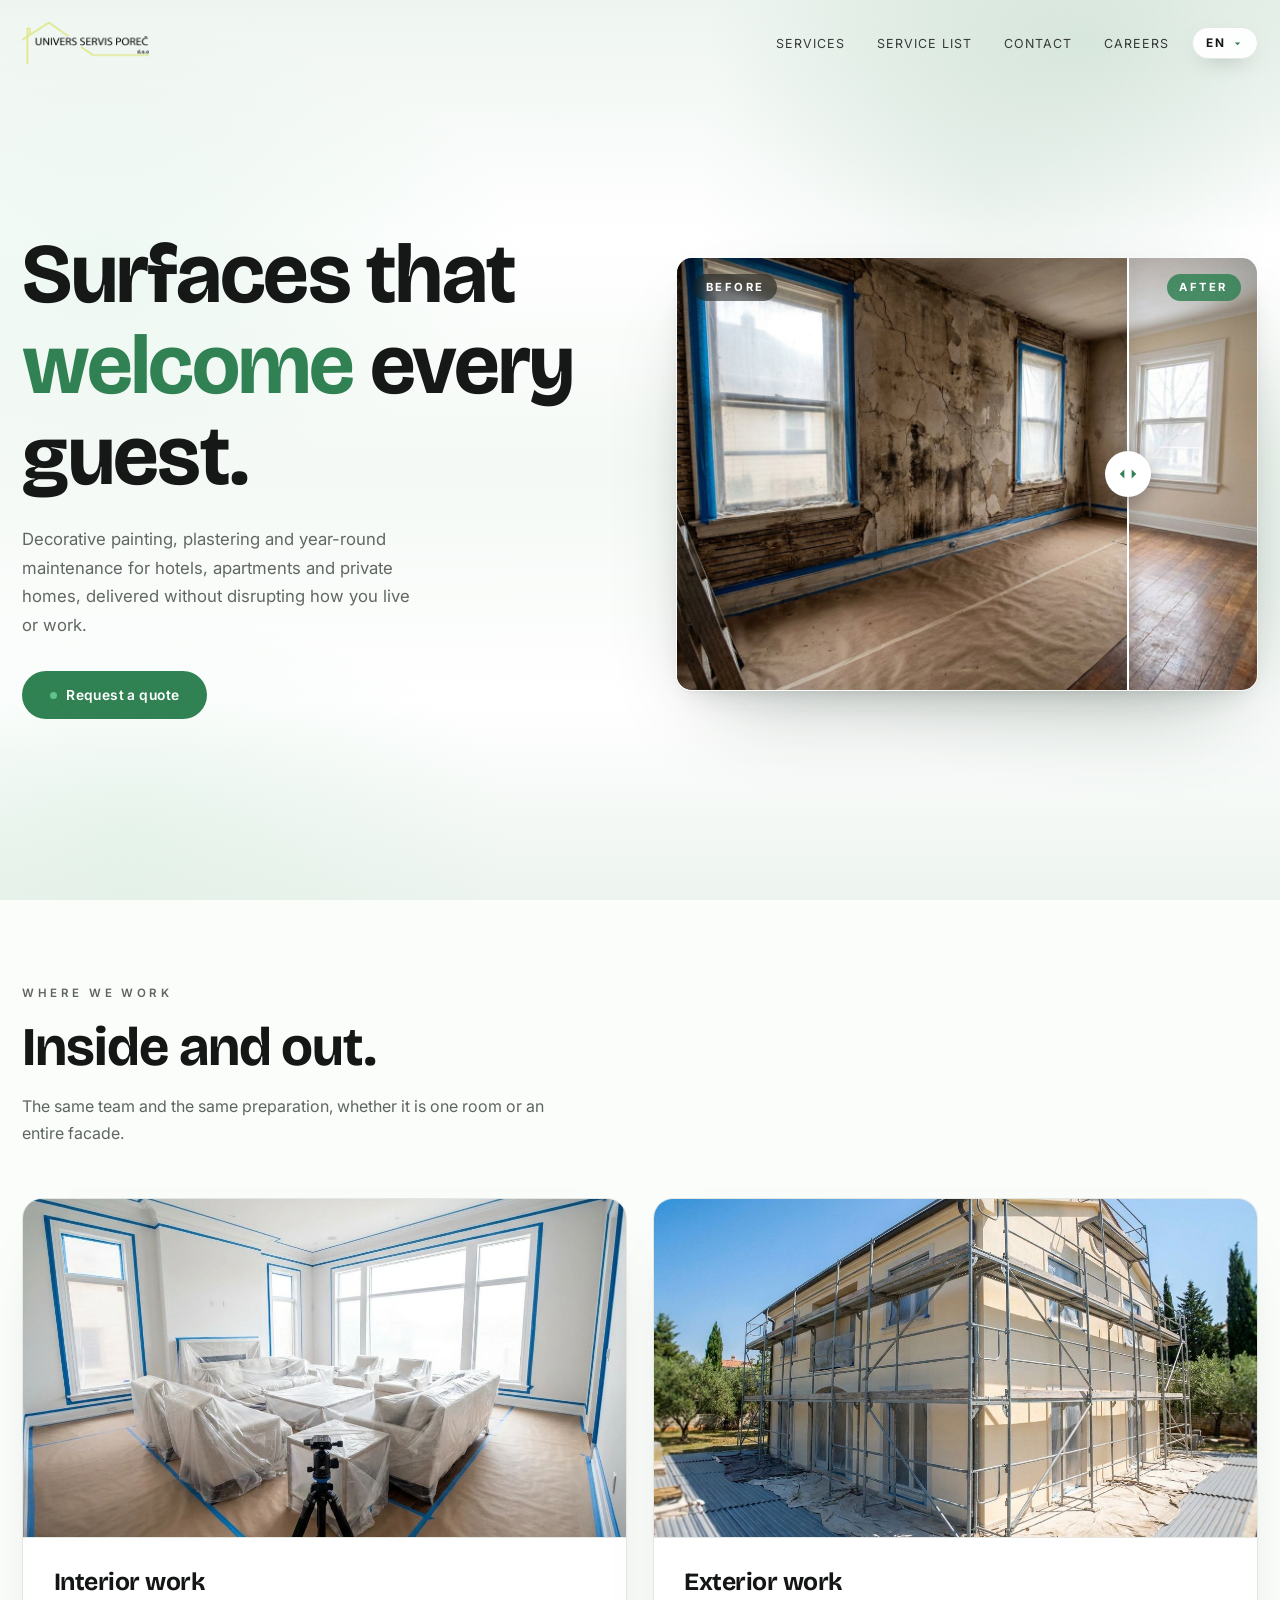
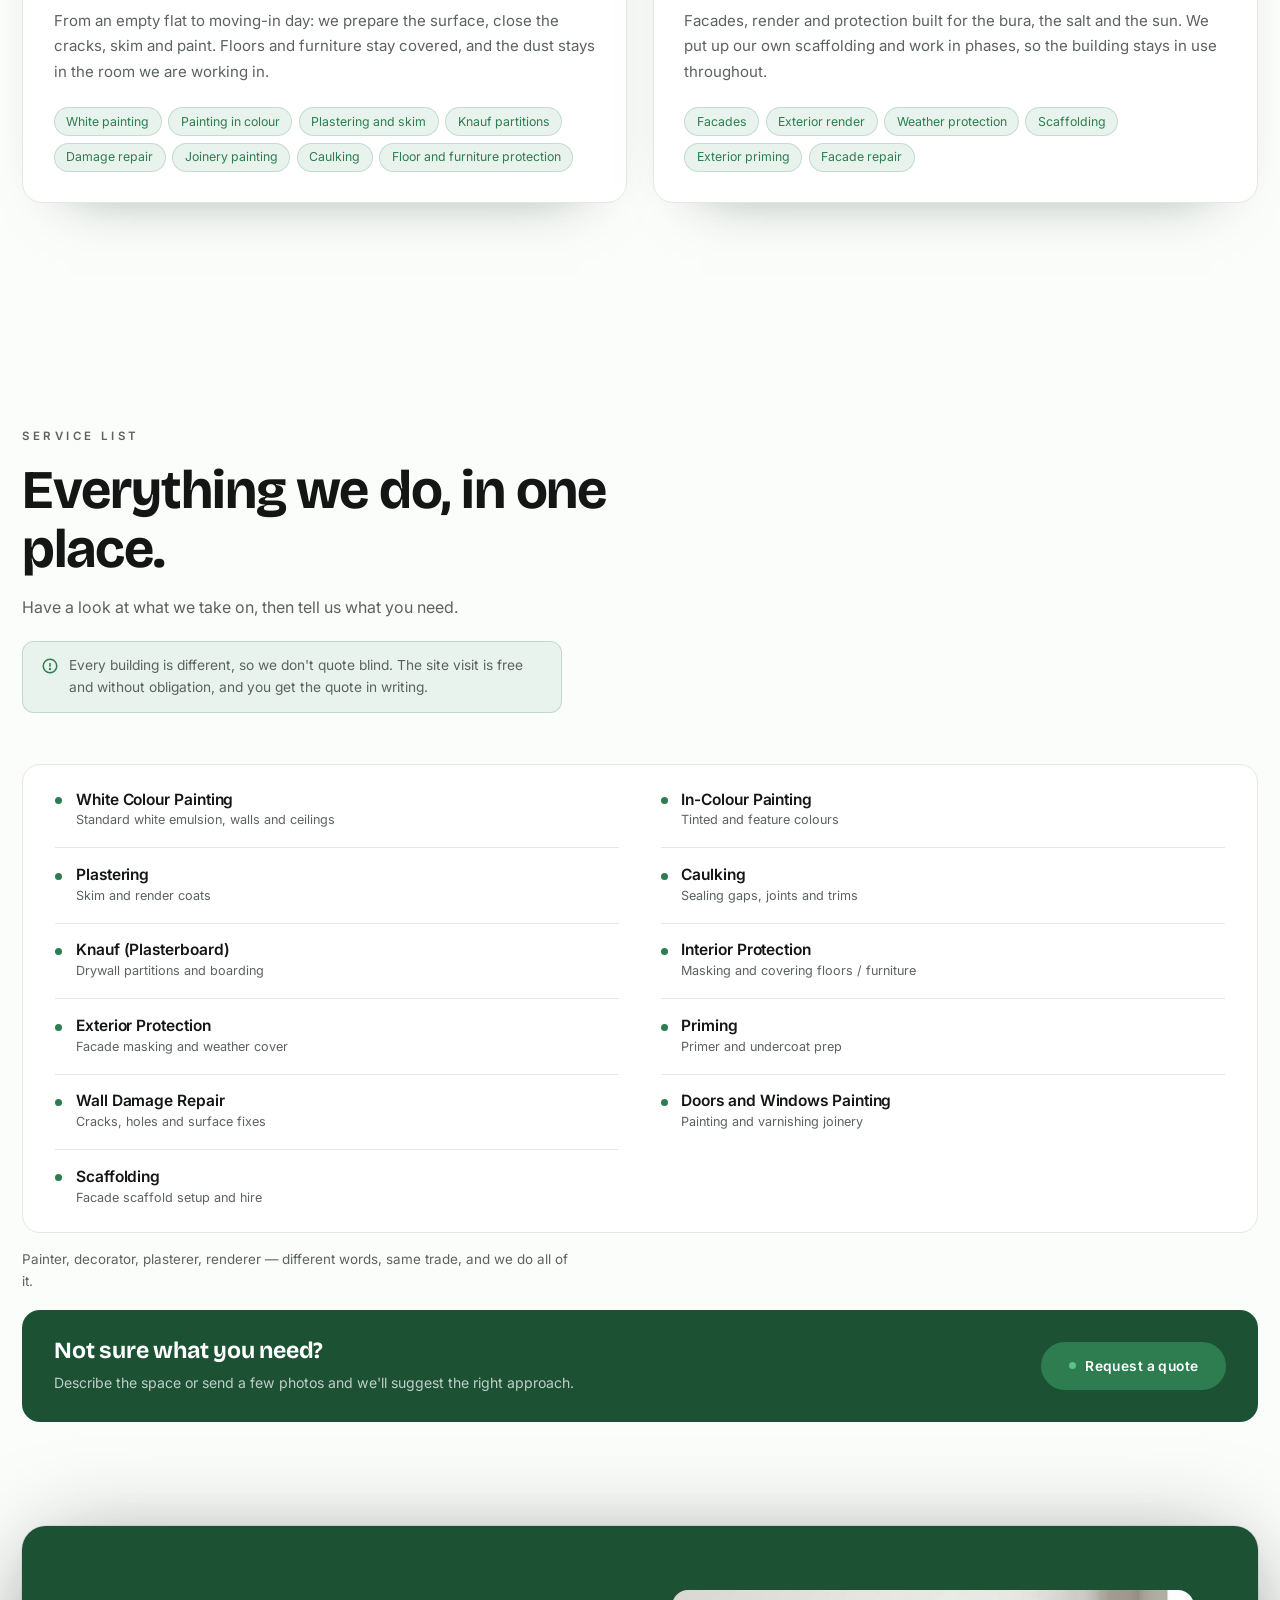
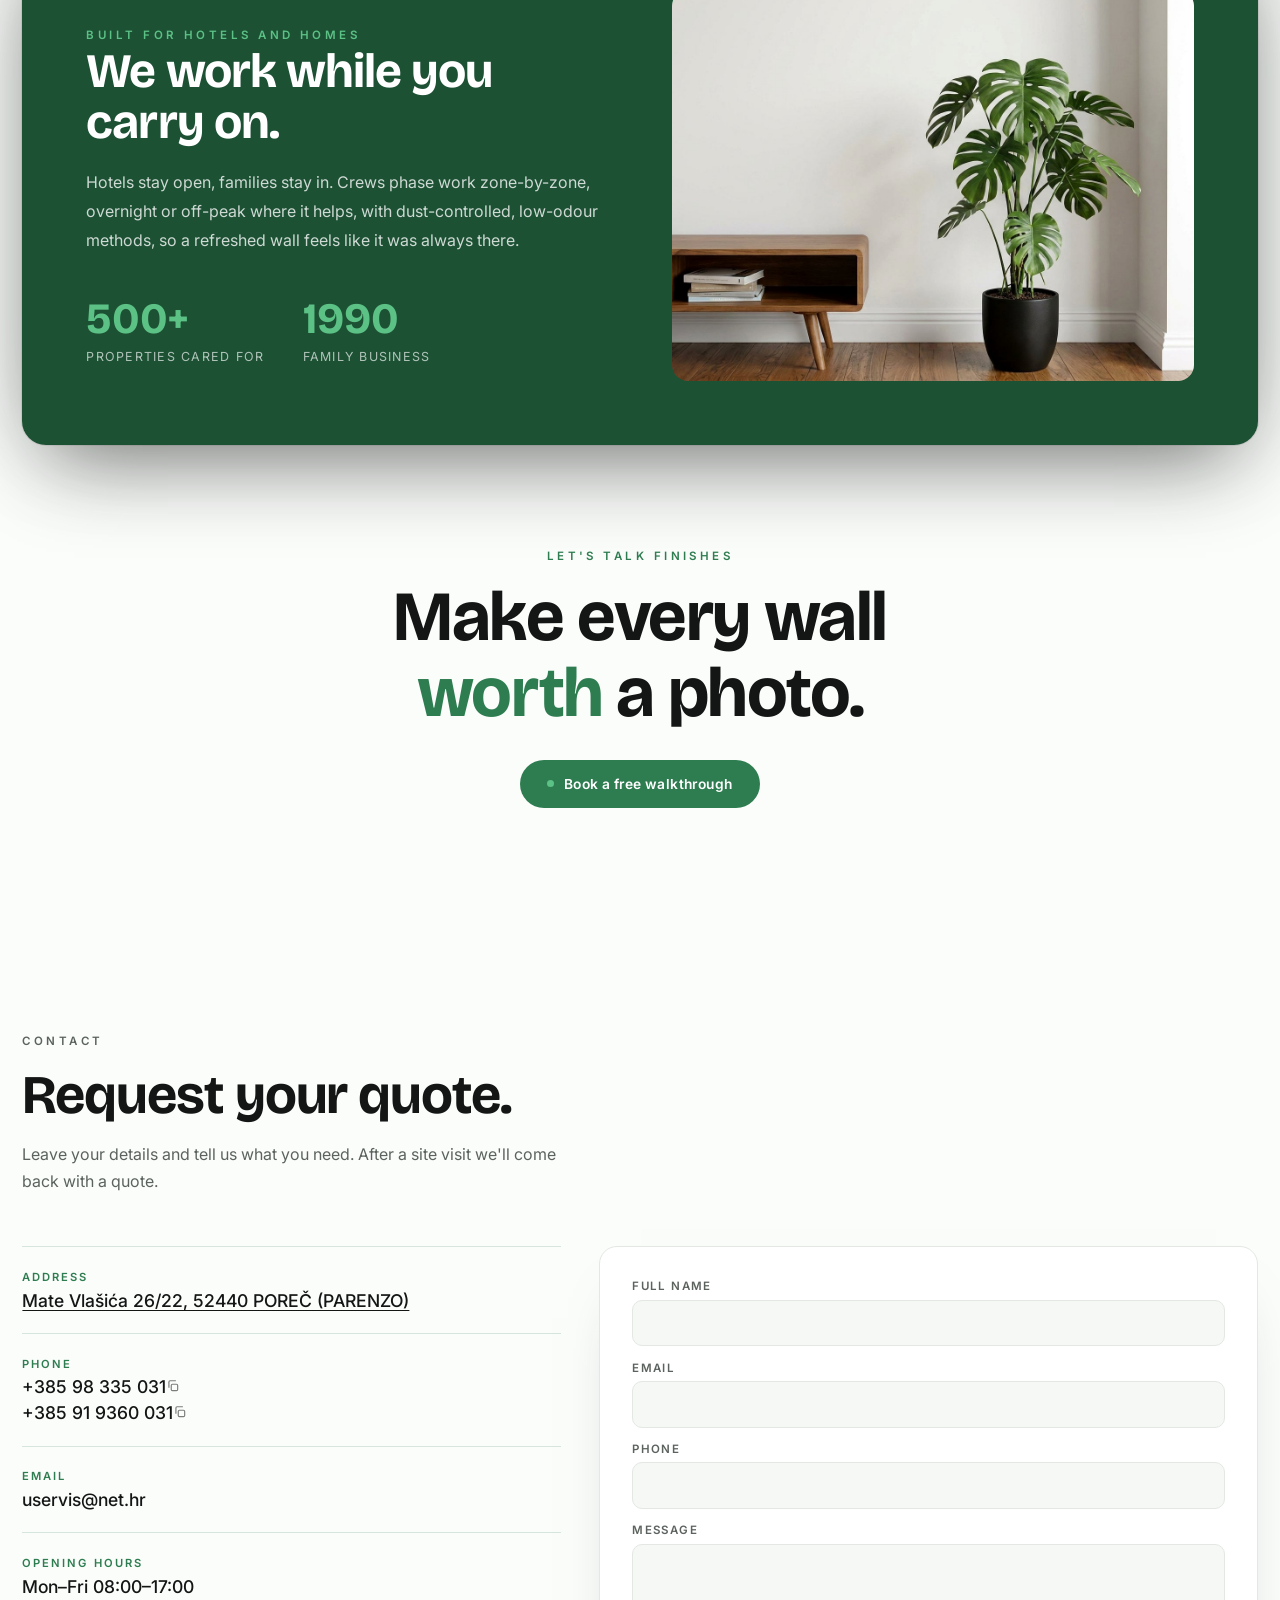
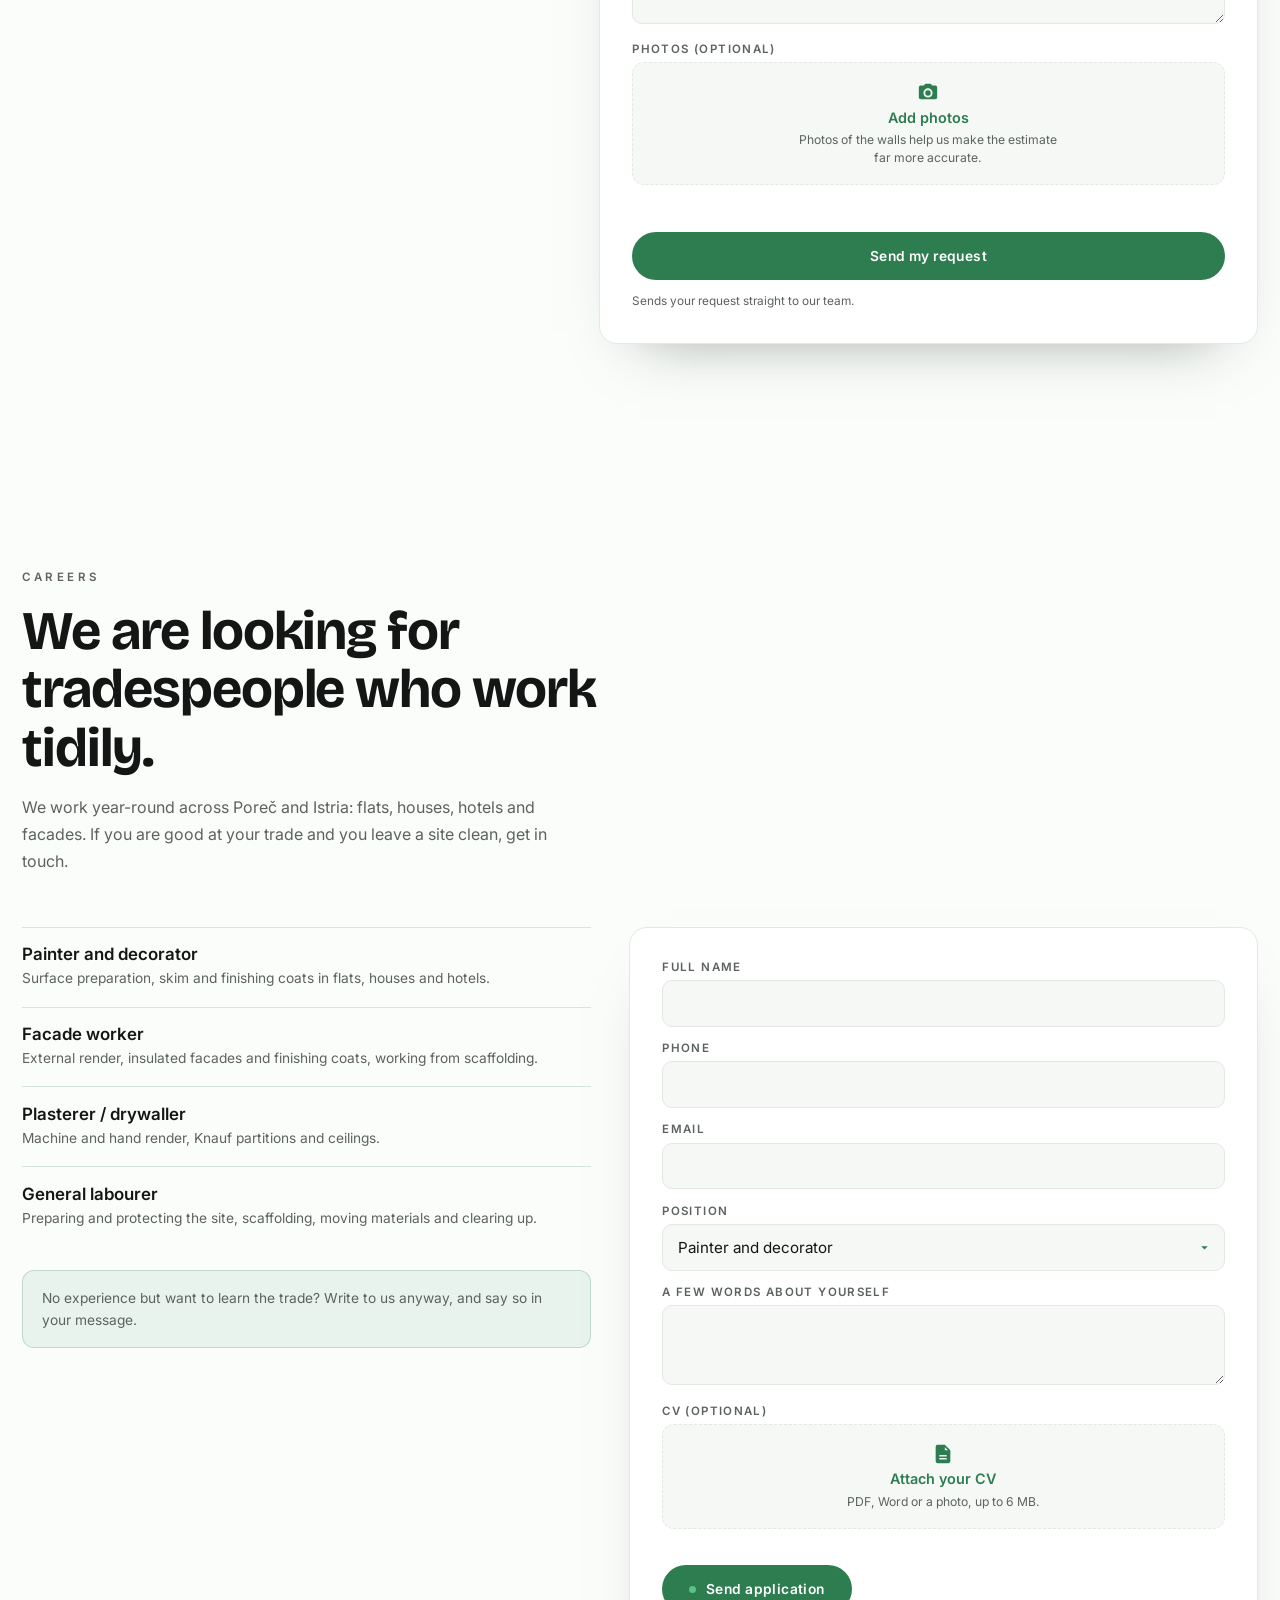
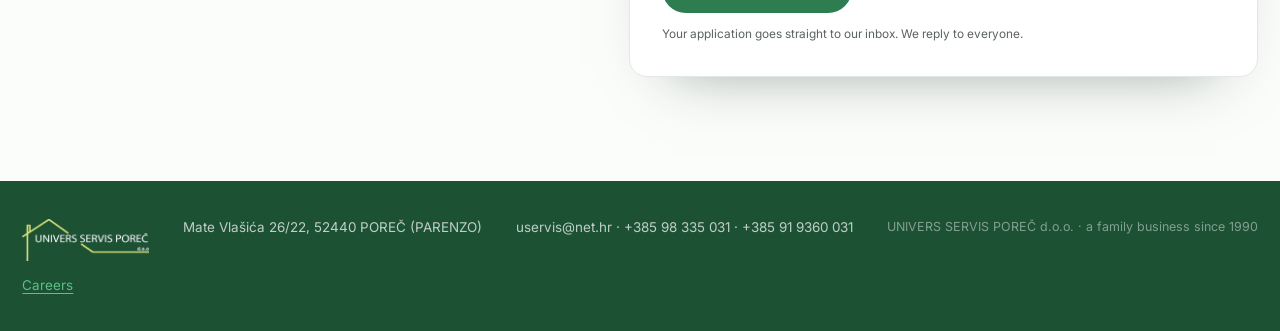
==== commit 1e922bb6: "Say the trading history the way the register tells it The site claimed "30 years", but UNIVERS SERVI" ====
--- a/index.html
+++ b/index.html
@@ -8,7 +8,7 @@
      the language actually being shown; these are the English defaults that a
      crawler sees before scripting runs. -->
 <title>Painters &amp; Facade Contractors, Poreč | Univers Servis</title>
-<meta name="description" content="Painting, plastering and facades across Poreč and Istria — homes, holiday lets and hotels. 30 years in the trade, free site visit, written quote.">
+<meta name="description" content="Painting, plastering and facades across Poreč and Istria — homes, holiday lets and hotels. A family business since 1990. Free site visit, written quote.">
 <link rel="canonical" href="https://www.universservisporec.com/">
 <meta name="robots" content="index,follow,max-image-preview:large,max-snippet:-1">
 <meta name="theme-color" content="#2e7d50">
@@ -24,7 +24,7 @@
 <meta property="og:type" content="website">
 <meta property="og:site_name" content="Univers Servis Poreč">
 <meta property="og:title" content="Painters &amp; Facade Contractors, Poreč">
-<meta property="og:description" content="Painting, plastering and facade work across Poreč and Istria for homes, holiday apartments and hotels. 30 years in the trade, free site visit, quote in writing.">
+<meta property="og:description" content="Painting, plastering and facades across Poreč and Istria — homes, holiday lets and hotels. A family business since 1990. Free site visit, written quote.">
 <meta property="og:url" content="https://www.universservisporec.com/">
 <meta property="og:image" content="https://www.universservisporec.com/brand/og-image.png">
 <meta property="og:image:width" content="1200">
@@ -35,7 +35,7 @@
 <meta property="og:locale:alternate" content="it_IT">
 <meta name="twitter:card" content="summary_large_image">
 <meta name="twitter:title" content="Painters &amp; Facade Contractors, Poreč">
-<meta name="twitter:description" content="Painting, plastering and facade work across Poreč and Istria for homes, holiday apartments and hotels.">
+<meta name="twitter:description" content="Painting, plastering and facades across Poreč and Istria. A family business since 1990.">
 <meta name="twitter:image" content="https://www.universservisporec.com/brand/og-image.png">
 
 <link rel="icon" href="/brand/favicon.png" type="image/png">
@@ -51,6 +51,9 @@
   "@type": ["HousePainter", "GeneralContractor"],
   "@id": "https://www.universservisporec.com/#business",
   "name": "Univers Servis Poreč",
+  "legalName": "UNIVERS SERVIS POREČ d.o.o.",
+  "foundingDate": "2012-11-02",
+  "description": "Painting, plastering and facade contractor in Poreč, Istria. A family business since 1990, trading as UNIVERS SERVIS POREČ d.o.o. since 2012.",
   "url": "https://www.universservisporec.com/",
   "logo": "https://www.universservisporec.com/brand/univers-servis-1x1-white.png",
   "image": "https://www.universservisporec.com/brand/og-image.png",
@@ -608,7 +611,7 @@
     <p data-i18n="sp_p">Hoteli ostaju otvoreni, obitelji ostaju u svom domu.</p>
     <div class="stats">
       <div class="stat"><b>500+</b><span data-i18n="stat1">Objekata pod brigom</span></div>
-      <div class="stat"><b data-i18n="stat3_num">30 god</b><span data-i18n="stat3">Iskustva</span></div>
+      <div class="stat"><b data-i18n="stat3_num">1990.</b><span data-i18n="stat3">Obiteljski posao</span></div>
     </div>
   </div>
   <div class="split-photo"><img src="[data-uri]" alt="Završeni interijer"></div>
@@ -699,6 +702,7 @@
   <div class="logo"><img src="[data-uri]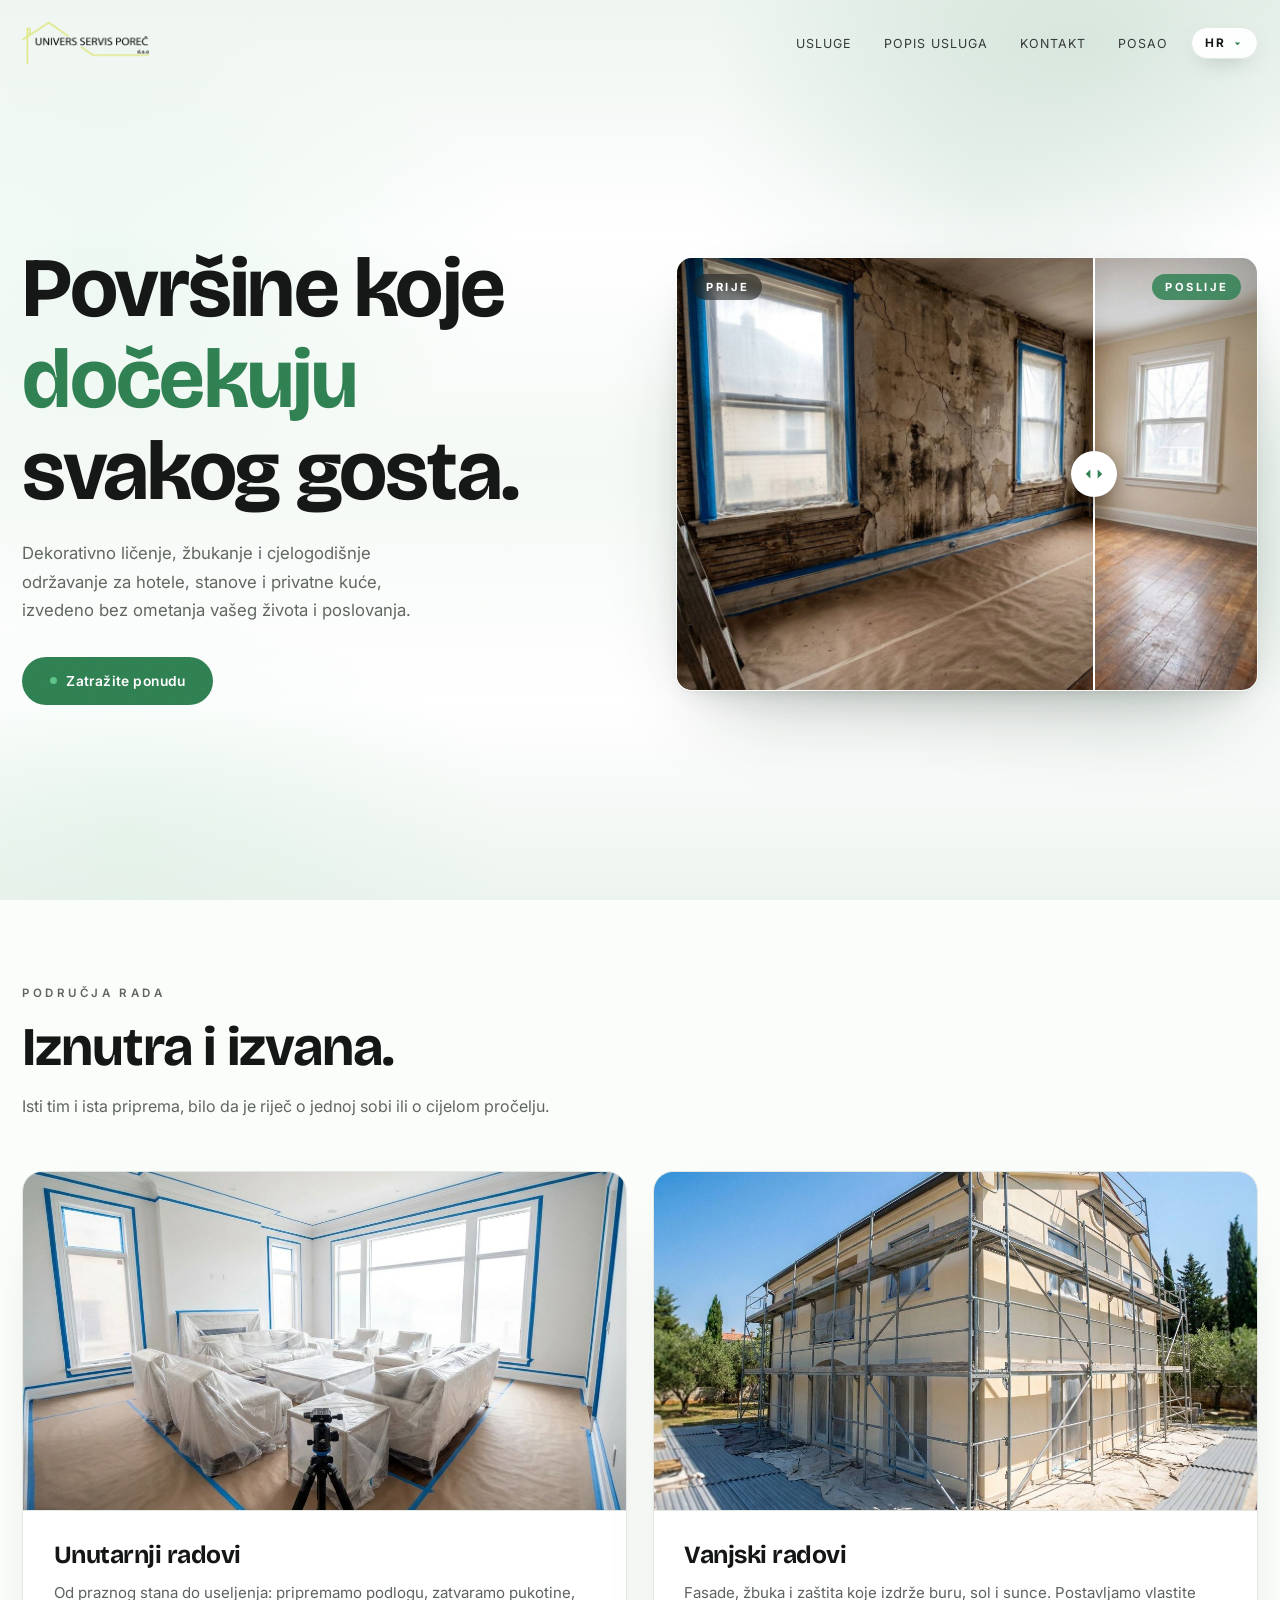
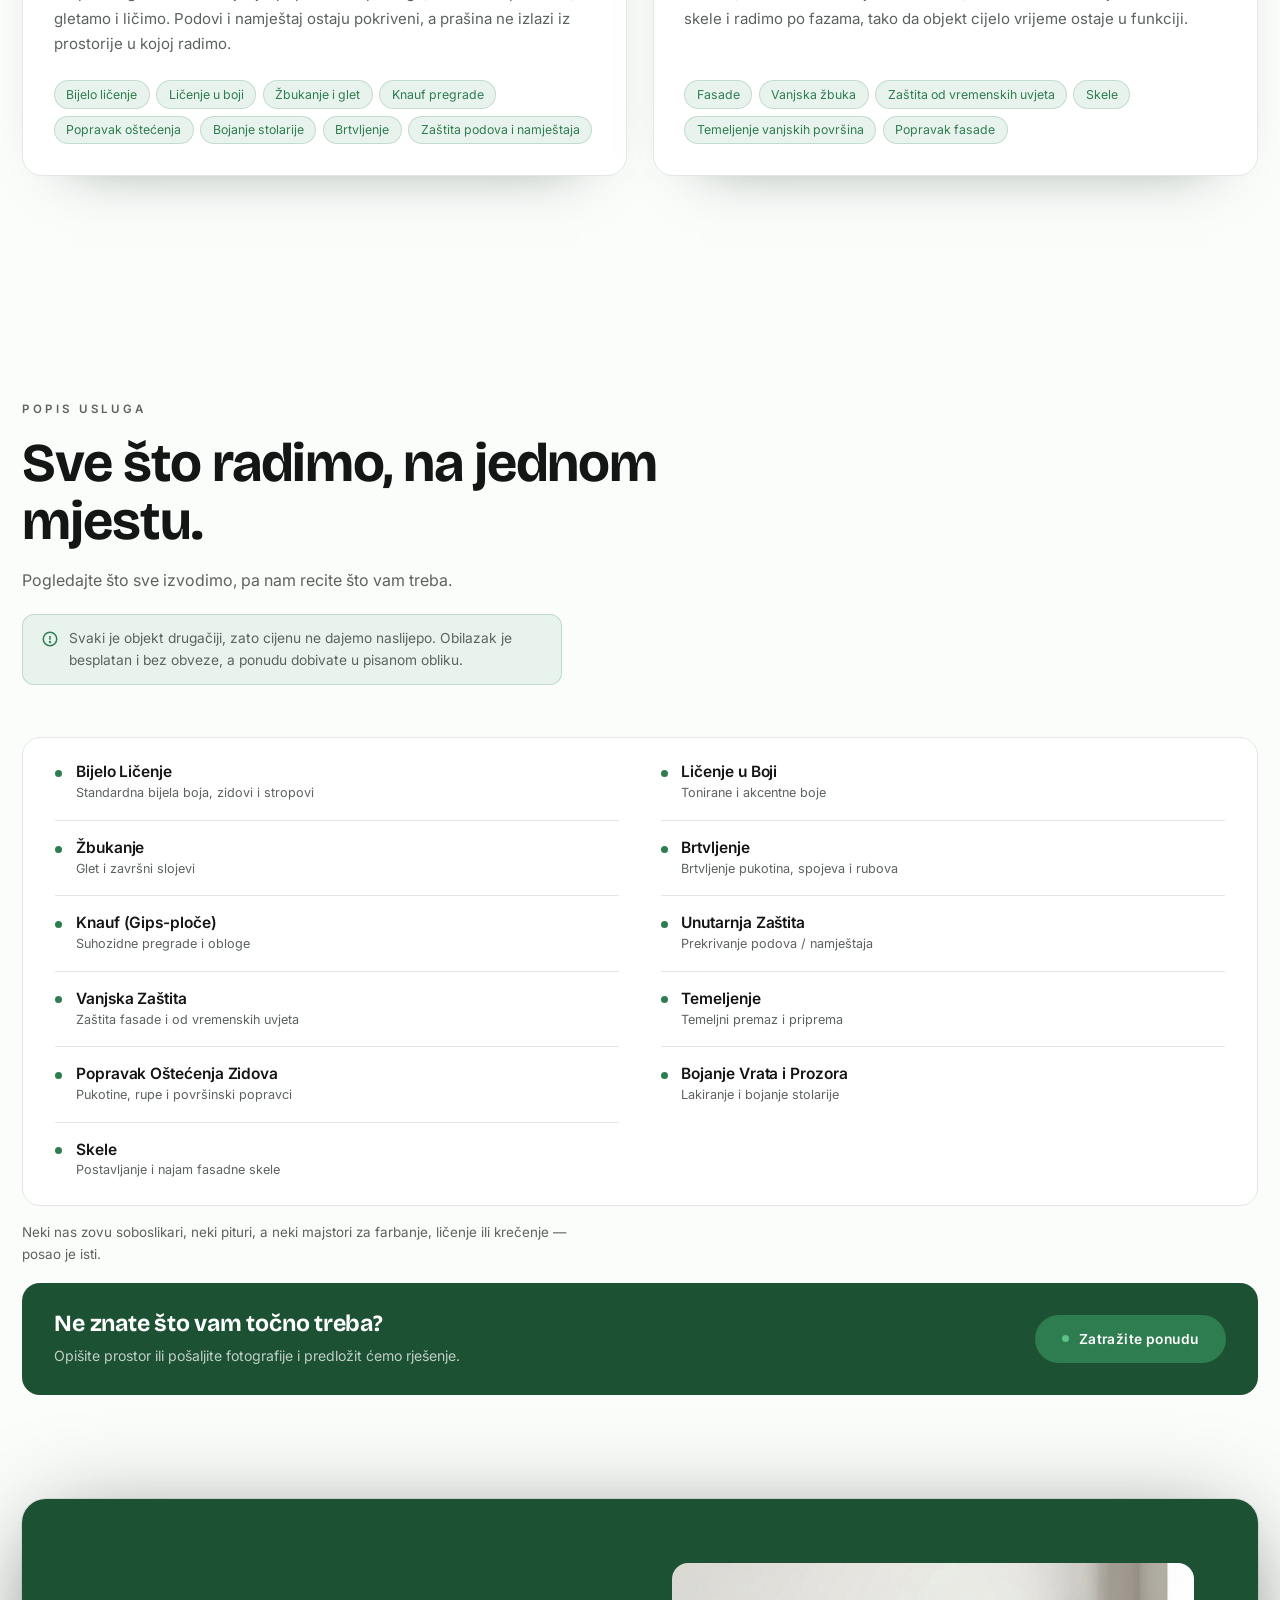
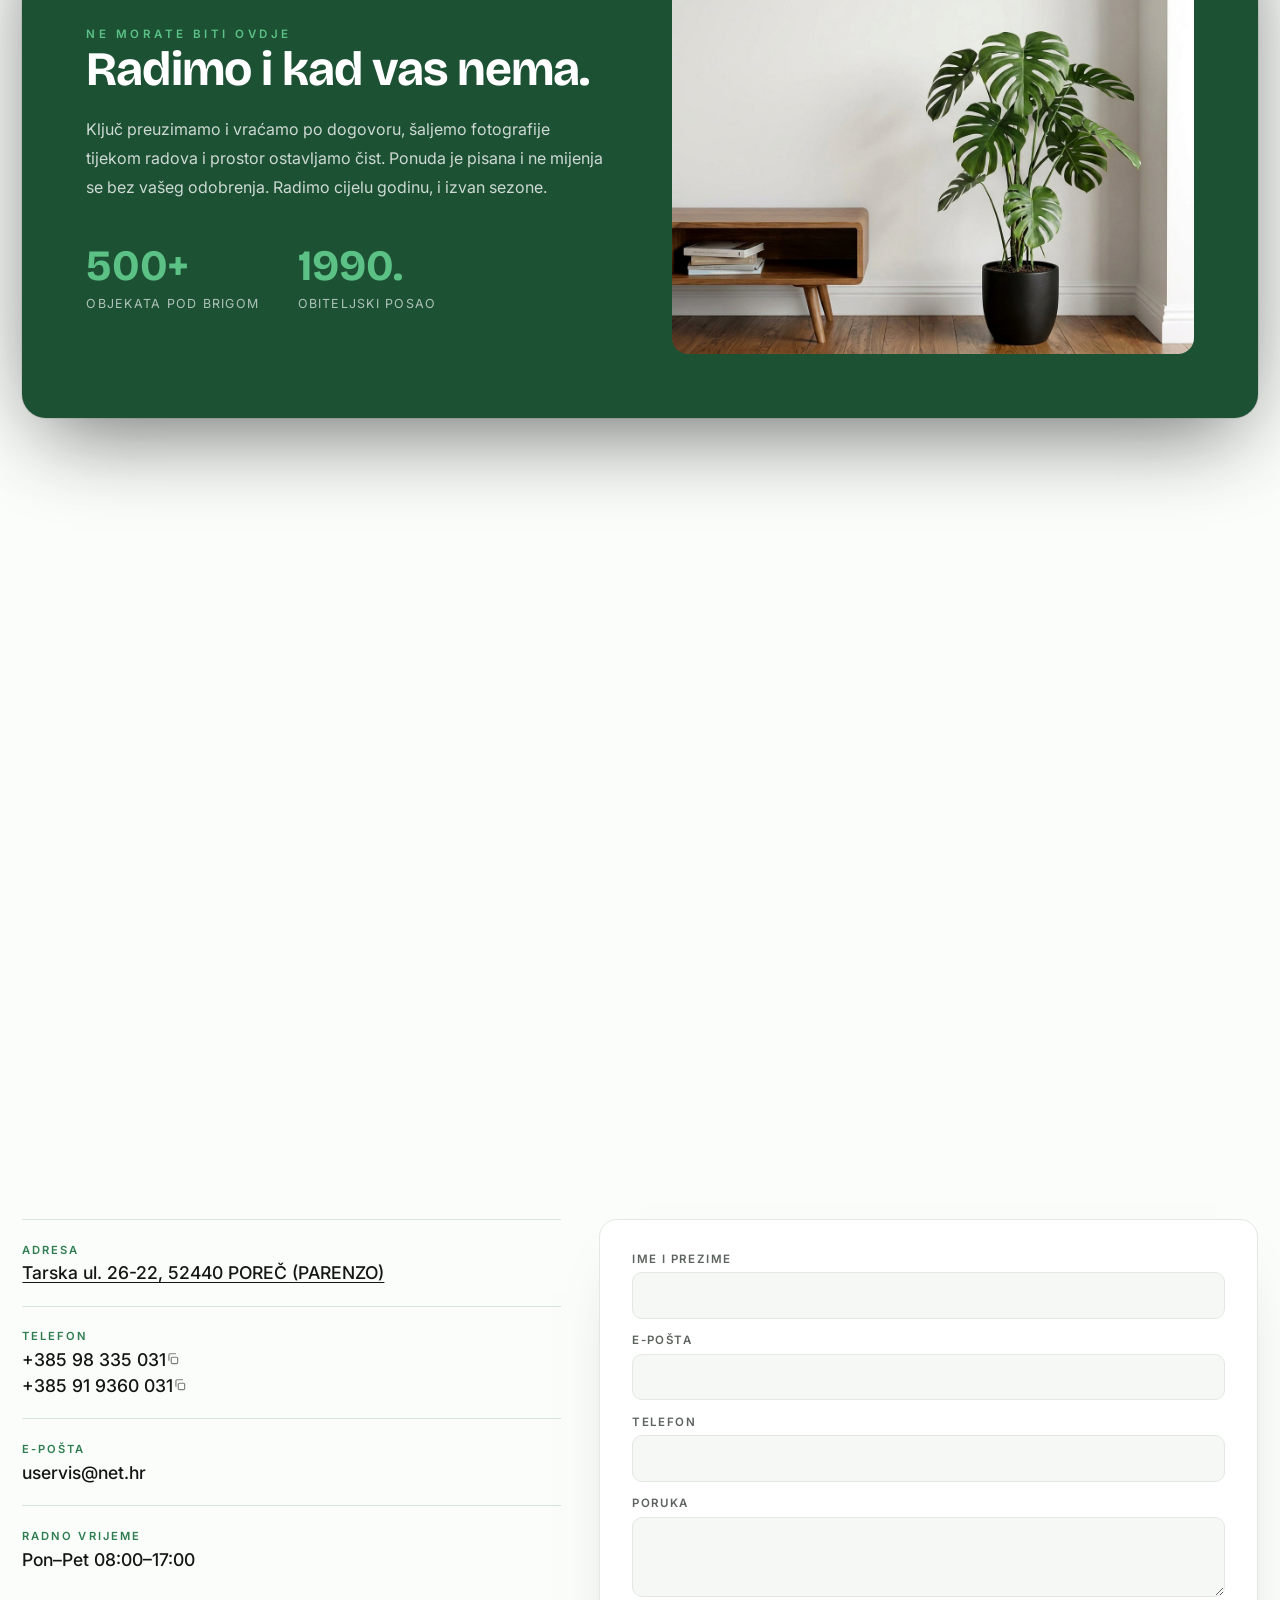
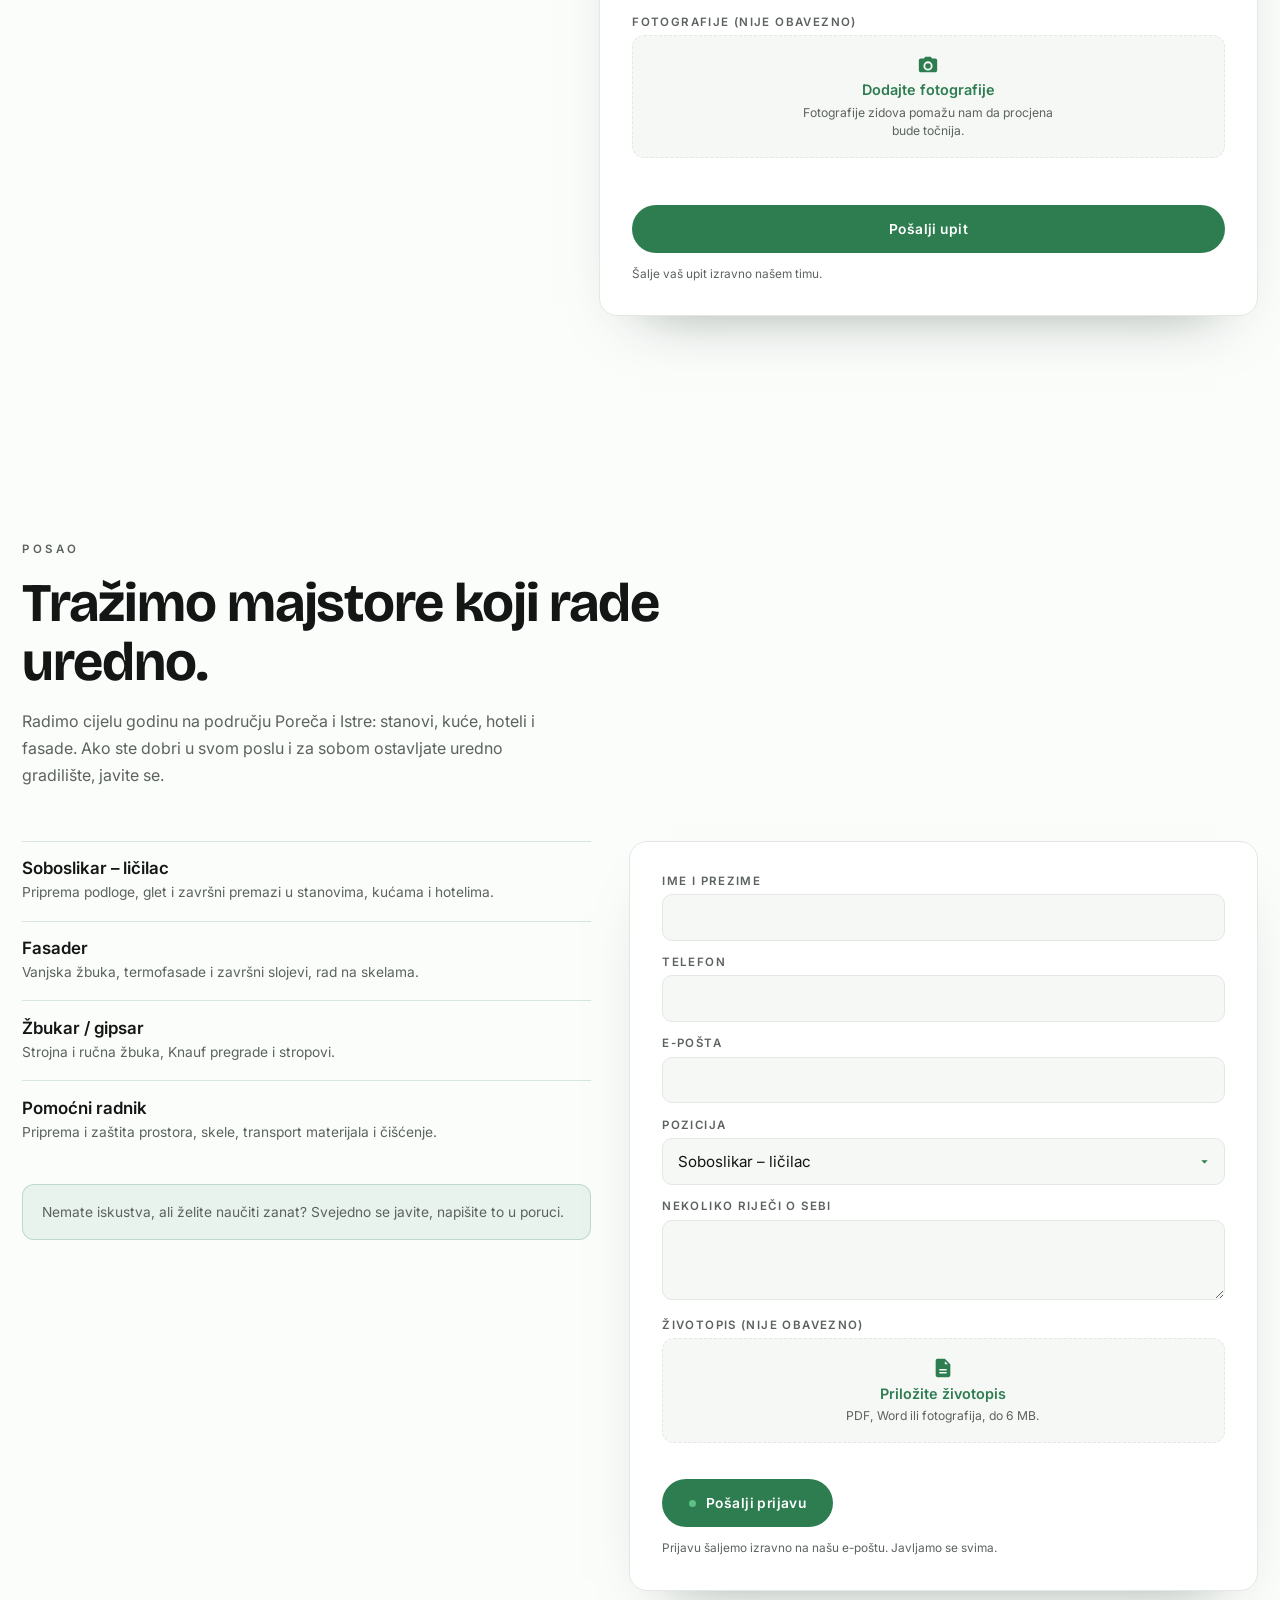
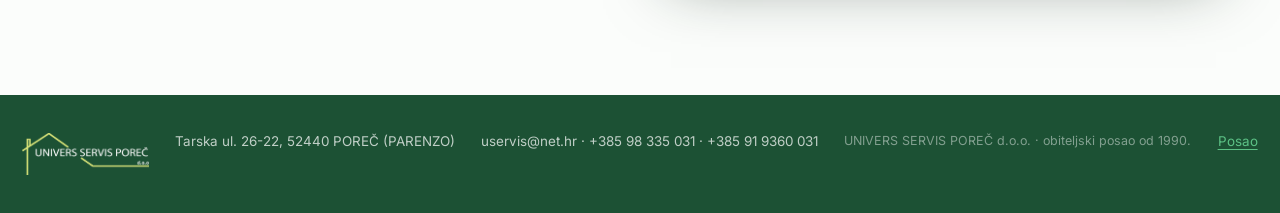
==== commit aad76fee: "Move to Tarska, open in Croatian, and tighten the motion Address becomes Tarska ul. 26-22, 52440 Por" ====
--- a/index.html
+++ b/index.html
@@ -1,5 +1,5 @@
 <!DOCTYPE html>
-<html lang="en">
+<html lang="hr">
 <head>
 <meta charset="UTF-8">
 <meta name="viewport" content="width=device-width, initial-scale=1.0">
@@ -7,35 +7,35 @@
 <!-- SEO. The title, description and og:locale are rewritten by setLang() for
      the language actually being shown; these are the English defaults that a
      crawler sees before scripting runs. -->
-<title>Painters &amp; Facade Contractors, Poreč | Univers Servis</title>
-<meta name="description" content="Painting, plastering and facades across Poreč and Istria — homes, holiday lets and hotels. A family business since 1990. Free site visit, written quote.">
+<title>Soboslikar i fasade Poreč | Univers Servis od 1990.</title>
+<meta name="description" content="Ličenje, gletanje i fasade u Poreču i Istri. Obiteljski posao od 1990., radimo i izvan sezone. Stanovi, apartmani i hoteli. Besplatna procjena.">
 <link rel="canonical" href="https://www.universservisporec.com/">
 <meta name="robots" content="index,follow,max-image-preview:large,max-snippet:-1">
 <meta name="theme-color" content="#2e7d50">
 
 <!-- One URL per language so each can be indexed on its own; setLang() keeps
      the address bar, the canonical and the content in agreement. -->
-<link rel="alternate" hreflang="en" href="https://www.universservisporec.com/">
-<link rel="alternate" hreflang="hr" href="https://www.universservisporec.com/?lang=hr">
+<link rel="alternate" hreflang="hr" href="https://www.universservisporec.com/">
+<link rel="alternate" hreflang="en" href="https://www.universservisporec.com/?lang=en">
 <link rel="alternate" hreflang="de" href="https://www.universservisporec.com/?lang=de">
 <link rel="alternate" hreflang="it" href="https://www.universservisporec.com/?lang=it">
 <link rel="alternate" hreflang="x-default" href="https://www.universservisporec.com/">
 
 <meta property="og:type" content="website">
 <meta property="og:site_name" content="Univers Servis Poreč">
-<meta property="og:title" content="Painters &amp; Facade Contractors, Poreč">
-<meta property="og:description" content="Painting, plastering and facades across Poreč and Istria — homes, holiday lets and hotels. A family business since 1990. Free site visit, written quote.">
+<meta property="og:title" content="Soboslikar i fasade Poreč | Univers Servis od 1990.">
+<meta property="og:description" content="Ličenje, gletanje i fasade u Poreču i Istri. Obiteljski posao od 1990., radimo i izvan sezone. Stanovi, apartmani i hoteli. Besplatna procjena.">
 <meta property="og:url" content="https://www.universservisporec.com/">
 <meta property="og:image" content="https://www.universservisporec.com/brand/og-image.png">
 <meta property="og:image:width" content="1200">
 <meta property="og:image:height" content="630">
-<meta property="og:locale" content="en_GB">
-<meta property="og:locale:alternate" content="hr_HR">
+<meta property="og:locale" content="hr_HR">
+<meta property="og:locale:alternate" content="en_GB">
 <meta property="og:locale:alternate" content="de_DE">
 <meta property="og:locale:alternate" content="it_IT">
 <meta name="twitter:card" content="summary_large_image">
-<meta name="twitter:title" content="Painters &amp; Facade Contractors, Poreč">
-<meta name="twitter:description" content="Painting, plastering and facades across Poreč and Istria. A family business since 1990.">
+<meta name="twitter:title" content="Soboslikar i fasade Poreč | Univers Servis od 1990.">
+<meta name="twitter:description" content="Ličenje, gletanje i fasade u Poreču i Istri. Obiteljski posao od 1990., radimo i izvan sezone. Stanovi, apartmani i hoteli. Besplatna procjena.">
 <meta name="twitter:image" content="https://www.universservisporec.com/brand/og-image.png">
 
 <link rel="icon" href="/brand/favicon.png" type="image/png">
@@ -61,7 +61,7 @@
   "email": "uservis@net.hr",
   "address": {
     "@type": "PostalAddress",
-    "streetAddress": "Mate Vlašića 26/22",
+    "streetAddress": "Tarska ul. 26-22",
     "addressLocality": "Poreč",
     "postalCode": "52440",
     "addressRegion": "Istarska županija",
@@ -187,7 +187,7 @@
   .lang-out{opacity:0!important;filter:blur(3px);transform:translateY(5px)}
 
   /* NAV */
-  nav{position:fixed;top:0;left:0;right:0;z-index:200;display:flex;justify-content:space-between;align-items:center;padding:1.4rem var(--gutter);transition:padding .4s ease,background .4s ease,box-shadow .4s ease,transform .45s ease,opacity .45s ease}
+  nav{position:fixed;top:0;left:0;right:0;z-index:200;display:flex;justify-content:space-between;align-items:center;padding:1.4rem var(--gutter);transition:padding 240ms ease,background 240ms ease,box-shadow 240ms ease,transform 260ms ease,opacity .45s ease}
   nav.nav-hidden{transform:translateY(-130%);opacity:0;pointer-events:none}
   nav.scrolled{padding:.8rem var(--gutter);background:rgba(255,255,255,.9);backdrop-filter:blur(10px);box-shadow:0 6px 24px -16px rgba(20,40,28,.5)}
   .logo{display:flex;align-items:center}
@@ -233,9 +233,9 @@
   .notice span{font-size:.86rem;line-height:1.55;color:var(--ink-soft)}
   .link-arrow{display:inline-flex;align-items:center;gap:.5rem;color:var(--green);font-family:var(--fb);font-weight:600;font-size:.88rem;letter-spacing:.03em;text-decoration:none;background:none;border:none;padding:.5rem .25rem;cursor:pointer;position:relative;transition:color 160ms ease}
   .link-arrow::after{content:"";position:absolute;left:.25rem;right:.25rem;bottom:.18rem;height:1.5px;background:var(--green-deep);transform:scaleX(0);transform-origin:left;transition:transform 200ms var(--ease-out)}
-  .reveal{opacity:0;transform:translateY(26px);animation:rise 1s cubic-bezier(.2,.7,.2,1) forwards}
+  .reveal{opacity:0;transform:translateY(16px);animation:rise 620ms var(--ease-out) forwards}
   @keyframes rise{to{opacity:1;transform:translateY(0)}}
-  .d1{animation-delay:.1s}.d2{animation-delay:.28s}.d3{animation-delay:.46s}.d4{animation-delay:.6s}
+  .d1{animation-delay:60ms}.d2{animation-delay:140ms}.d3{animation-delay:220ms}.d4{animation-delay:300ms}
   .btn{display:inline-flex;align-items:center;justify-content:center;gap:.6rem;background:var(--green);color:#fff;padding:1rem 1.7rem;border-radius:40px;font-size:.86rem;letter-spacing:.03em;text-decoration:none;border:none;cursor:pointer;font-family:var(--fb);font-weight:600;transition:background 180ms ease,color 180ms ease,border-color 180ms ease,box-shadow 180ms ease,transform 140ms var(--ease-out)}
   .btn .dot{width:7px;height:7px;border-radius:50%;background:var(--green-bright)}
   .btn.ghost{background:transparent;border:1.5px solid rgba(255,255,255,.45);color:#fff}
@@ -263,8 +263,24 @@
   .head{max-width:660px;margin-bottom:3.2rem}
   .head h2{font-size:clamp(2.1rem,4.4vw,3.4rem);margin-top:.9rem}
   .head p{color:var(--ink-soft);margin-top:1rem;line-height:1.7;max-width:54ch}
-  .obs{opacity:0;transform:translateY(40px);transition:opacity .9s ease,transform .9s cubic-bezier(.2,.7,.2,1)}
+  .obs{opacity:0;transform:translateY(18px);transition:opacity 520ms ease,transform 520ms var(--ease-out)}
   .obs.in{opacity:1;transform:translateY(0)}
+  /* children cascade behind their section instead of arriving as one slab */
+  .obs .branch,.obs .menu-item,.obs .stat{transition:opacity 440ms ease,transform 440ms var(--ease-out)}
+  .obs:not(.in) .branch,.obs:not(.in) .menu-item,.obs:not(.in) .stat{opacity:0;transform:translateY(12px)}
+  .obs.in .branch:nth-child(2){transition-delay:70ms}
+  .obs.in .menu-item:nth-child(n+3){transition-delay:40ms}
+  .obs.in .menu-item:nth-child(n+7){transition-delay:80ms}
+  .obs.in .stat:nth-child(2){transition-delay:60ms}
+
+  /* reduced motion keeps the fade, which aids comprehension, and drops travel */
+  @media (prefers-reduced-motion:reduce){
+    .obs,.obs .branch,.obs .menu-item,.obs .stat{transform:none !important;transition:opacity 200ms ease}
+    .reveal{animation:fadeOnly 240ms ease forwards}
+    .d1,.d2,.d3,.d4{animation-delay:0ms}
+    nav{transition:background 200ms ease}
+  }
+  @keyframes fadeOnly{to{opacity:1;transform:none}}
 
 
   /* BRANCHES */
@@ -351,7 +367,7 @@
   .contact-form{background:#fff;color:var(--ink);border-radius:18px;padding:2rem;border:1px solid var(--line);box-shadow:0 30px 60px -42px rgba(20,40,28,.5)}
   .cf-field{margin-bottom:.9rem}
   .cf-field label{font-size:.72rem;letter-spacing:.12em;text-transform:uppercase;color:var(--ink-soft);font-weight:600;display:block;margin-bottom:.4rem}
-  .cf-field input,.cf-field textarea{width:100%;border:1px solid var(--line);background:var(--paper);border-radius:10px;padding:.8rem .9rem;font-family:var(--fb);font-size:.95rem;color:var(--ink);outline:none;transition:.25s}
+  .cf-field input,.cf-field textarea{width:100%;border:1px solid var(--line);background:var(--paper);border-radius:10px;padding:.8rem .9rem;font-family:var(--fb);font-size:.95rem;color:var(--ink);outline:none;transition:border-color 180ms ease,background-color 180ms ease}
   .cf-field input:focus,.cf-field textarea:focus{border-color:var(--green);background:#fff}
   .cf-field textarea{resize:vertical;min-height:80px}
   .cf-actions{margin-top:.9rem}
@@ -606,9 +622,9 @@
 <!-- SPLIT -->
 <div class="split obs" id="work">
   <div>
-    <p class="eyebrow" data-i18n="sp_eyebrow">Stvoreno za hotele i domove</p>
-    <h2 data-i18n="sp_h2">Radimo dok vi nastavljate normalno.</h2>
-    <p data-i18n="sp_p">Hoteli ostaju otvoreni, obitelji ostaju u svom domu.</p>
+    <p class="eyebrow" data-i18n="sp_eyebrow">Ne morate biti ovdje</p>
+    <h2 data-i18n="sp_h2">Radimo i kad vas nema.</h2>
+    <p data-i18n="sp_p">Ključ preuzimamo i vraćamo po dogovoru, šaljemo fotografije tijekom radova i prostor ostavljamo čist.</p>
     <div class="stats">
       <div class="stat"><b>500+</b><span data-i18n="stat1">Objekata pod brigom</span></div>
       <div class="stat"><b data-i18n="stat3_num">1990.</b><span data-i18n="stat3">Obiteljski posao</span></div>
@@ -635,7 +651,7 @@
     <div class="contact-info">
       <!-- an address search rather than a saved pin: the old goo.gl short link
            resolved to the wrong place, and Google is retiring that domain -->
-      <div class="ci-item"><span class="l" data-i18n="ci_addr">Adresa</span><b><a href="https://www.google.com/maps/search/?api=1&amp;query=Mate%20Vla%C5%A1i%C4%87a%2026%2C%2052440%20Pore%C4%8D%2C%20Hrvatska" target="_blank" rel="noopener" style="color:inherit;text-decoration:underline;text-underline-offset:3px">Mate Vlašića 26/22, 52440 POREČ (PARENZO)</a></b></div>
+      <div class="ci-item"><span class="l" data-i18n="ci_addr">Adresa</span><b><a href="https://www.google.com/maps/search/?api=1&amp;query=Tarska%20ul.%2026-22%2C%2052440%20Pore%C4%8D%2C%20Hrvatska" target="_blank" rel="noopener" style="color:inherit;text-decoration:underline;text-underline-offset:3px">Tarska ul. 26-22, 52440 POREČ (PARENZO)</a></b></div>
       <div class="ci-item"><span class="l" data-i18n="ci_phone">Telefon</span><b class="copy-num" data-num="+385 98 335 031" role="button" tabindex="0">+385 98 335 031<svg viewBox="0 0 24 24" fill="none" stroke="currentColor" stroke-width="2"><rect x="9" y="9" width="11" height="11" rx="2"/><path d="M5 15V5a2 2 0 0 1 2-2h10"/></svg></b><b class="copy-num" data-num="+385 91 9360 031" role="button" tabindex="0">+385 91 9360 031<svg viewBox="0 0 24 24" fill="none" stroke="currentColor" stroke-width="2"><rect x="9" y="9" width="11" height="11" rx="2"/><path d="M5 15V5a2 2 0 0 1 2-2h10"/></svg></b></div>
       <div class="ci-item"><span class="l" data-i18n="ci_email">E-pošta</span><b>uservis@net.hr</b></div>
       <div class="ci-item"><span class="l" data-i18n="ci_hours">Radno vrijeme</span><b data-i18n="hours_val">Pon–Pet 08:00–17:00</b></div>
@@ -700,7 +716,7 @@
 
 <footer>
   <div class="logo"><img src="[data-uri]" class="logo-img" alt="Univers Servis Poreč d.o.o."></div>
-  <div>Mate Vlašića 26/22, 52440 POREČ (PARENZO)</div>
+  <div>Tarska ul. 26-22, 52440 POREČ (PARENZO)</div>
   <div>uservis@net.hr · +385 98 335 031 · +385 91 9360 031</div>
   <div style="opacity:.62;font-size:.78rem" data-i18n="legal_line">UNIVERS SERVIS POREČ d.o.o. · obiteljski posao od 1990.</div>
   <div><a href="#careers" style="color:var(--green-bright);text-decoration:underline;text-underline-offset:3px" data-i18n="nav_careers">Posao</a></div>
@@ -733,8 +749,8 @@
   menu_cta_p:`Opišite prostor ili pošaljite fotografije i predložit ćemo rješenje.`,
   menu_alias:`Neki nas zovu soboslikari, neki pituri, a neki majstori za farbanje, ličenje ili krečenje — posao je isti.`,
   menu_btn:`Zatražite ponudu`,
-  sp_eyebrow:`Stvoreno za hotele i domove`,sp_h2:`Radimo dok vi nastavljate normalno.`,
-  sp_p:`Hoteli ostaju otvoreni, obitelji ostaju u svom domu. Ekipe rade zonu po zonu, noću ili izvan vršnih sati kada to pomaže, metodama bez prašine i s malo mirisa, tako da obnovljeni zid izgleda kao da je oduvijek bio tamo.`,
+  sp_eyebrow:`Ne morate biti ovdje`,sp_h2:`Radimo i kad vas nema.`,
+  sp_p:`Ključ preuzimamo i vraćamo po dogovoru, šaljemo fotografije tijekom radova i prostor ostavljamo čist. Ponuda je pisana i ne mijenja se bez vašeg odobrenja. Radimo cijelu godinu, i izvan sezone.`,
   stat1:`Objekata pod brigom`,stat2:`Dana zatvaranja`,stat3:`Obiteljski posao`,stat3_num:`1990.`,
   pr_eyebrow:`Kako funkcionira`,pr_h2:`Jednostavan, predvidljiv ritam.`,
   step1_h:`Obilazak`,step1_p:`Pregledavamo površine, rasvjetu i kretanje, zatim izrađujemo fazni plan prema vašem kalendaru.`,
@@ -806,8 +822,8 @@
   menu_cta_p:`Describe the space or send a few photos and we'll suggest the right approach.`,
   menu_alias:`Painter, decorator, plasterer, renderer — different words, same trade, and we do all of it.`,
   menu_btn:`Request a quote`,
-  sp_eyebrow:`Built for hotels and homes`,sp_h2:`We work while you carry on.`,
-  sp_p:`Hotels stay open, families stay in. Crews phase work zone-by-zone, overnight or off-peak where it helps, with dust-controlled, low-odour methods, so a refreshed wall feels like it was always there.`,
+  sp_eyebrow:`You don't have to be here`,sp_h2:`We work while you're away.`,
+  sp_p:`We collect and return the key on an agreed handover, send photos as the work goes, and leave the place clean. The quote is written, and it does not change without your approval. We work all year, off-season included.`,
   stat1:`Properties cared for`,stat2:`Closure days`,stat3:`Family business`,stat3_num:`1990`,
   pr_eyebrow:`How it works`,pr_h2:`A simple, predictable rhythm.`,
   step1_h:`Walkthrough`,step1_p:`We survey surfaces, lighting and traffic, then map a phased plan around your calendar.`,
@@ -879,8 +895,8 @@
   menu_cta_p:`Beschreiben Sie den Raum oder senden Sie Fotos, wir schlagen die passende Lösung vor.`,
   menu_alias:`Maler, Anstreicher, Verputzer, Trockenbauer — ob Sie es streichen oder ausmalen nennen, wir machen es.`,
   menu_btn:`Angebot anfordern`,
-  sp_eyebrow:`Für Hotels und Zuhause gemacht`,sp_h2:`Wir arbeiten, Sie machen weiter.`,
-  sp_p:`Hotels bleiben geöffnet, Familien bleiben wohnen. Teams arbeiten Zone für Zone, bei Bedarf nachts oder außerhalb der Stoßzeiten, mit staubarmen und geruchsarmen Methoden, sodass eine erneuerte Wand wirkt, als wäre sie schon immer da gewesen.`,
+  sp_eyebrow:`Sie müssen nicht vor Ort sein`,sp_h2:`Wir arbeiten, auch wenn Sie nicht da sind.`,
+  sp_p:`Schlüsselübergabe nach Absprache, Fotos vom Fortschritt per WhatsApp oder E-Mail, und wir übergeben besenrein. Das Angebot ist schriftlich und ändert sich nicht ohne Ihre Zustimmung. Wir arbeiten das ganze Jahr, auch in der Nebensaison.`,
   stat1:`Betreute Objekte`,stat2:`Schließtage`,stat3:`Familienbetrieb`,stat3_num:`1990`,
   pr_eyebrow:`So funktioniert es`,pr_h2:`Ein einfacher, planbarer Rhythmus.`,
   step1_h:`Begehung`,step1_p:`Wir prüfen Oberflächen, Beleuchtung und Wege und erstellen einen Phasenplan nach Ihrem Kalender.`,
@@ -952,8 +968,8 @@
   menu_cta_p:`Descrivi lo spazio o inviaci delle foto e ti proporremo la soluzione giusta.`,
   menu_alias:`Imbianchino, pittore edile, intonacatore — nomi diversi per lo stesso mestiere, e lo facciamo tutto noi.`,
   menu_btn:`Richiedi un preventivo`,
-  sp_eyebrow:`Pensato per hotel e case`,sp_h2:`Lavoriamo mentre tu continui.`,
-  sp_p:`Gli hotel restano aperti, le famiglie restano in casa. Le squadre lavorano zona per zona, di notte o fuori dagli orari di punta quando serve, con metodi a bassa polvere e basso odore, così una parete rinnovata sembra esserci sempre stata.`,
+  sp_eyebrow:`Non deve essere presente`,sp_h2:`Lavoriamo anche quando non c'è.`,
+  sp_p:`Ritiriamo e restituiamo le chiavi secondo accordo, inviamo foto durante i lavori e lasciamo tutto pulito. Il preventivo è scritto e non cambia senza la sua approvazione. Lavoriamo tutto l'anno, anche fuori stagione.`,
   stat1:`Strutture curate`,stat2:`Giorni di chiusura`,stat3:`Impresa familiare`,stat3_num:`1990`,
   pr_eyebrow:`Come funziona`,pr_h2:`Un ritmo semplice e prevedibile.`,
   step1_h:`Sopralluogo`,step1_p:`Esaminiamo superfici, illuminazione e flussi, poi pianifichiamo le fasi in base al tuo calendario.`,
@@ -1003,7 +1019,7 @@
   ]
  }
 };
-const COMPANY={name:'Univers Servis Poreč',addr:'Mate Vlašića 26/22, 52440 POREČ (PARENZO)',phone:'+385 98 335 031',email:'uservis@net.hr'};
+const COMPANY={name:'Univers Servis Poreč',addr:'Tarska ul. 26-22, 52440 POREČ (PARENZO)',phone:'+385 98 335 031',email:'uservis@net.hr'};
 
 /* nav hide-on-scroll-down */
 const nav=document.getElementById('nav');
@@ -1148,7 +1164,7 @@
   sendBtn.disabled=true;sendSpan.textContent=t.sending;
   if(photos.length){
     fields.photos=String(photos.length);
-    fields._next=location.origin+location.pathname+'?sent=1'+(current==='en'?'':'&lang='+current);
+    fields._next=location.origin+location.pathname+'?sent=1'+(current==='hr'?'':'&lang='+current);
     try{fsPostForm(fields,photos);return;}
     catch(e){
       cfNote.textContent=t.send_err_photos;
@@ -1218,7 +1234,7 @@
   jobBtn.disabled=true;jobSpan.textContent=t.sending;
   /* a CV is a file, so it takes the same plain multipart route the photos do */
   if(cvFile){
-    fields._next=location.origin+location.pathname+'?applied=1'+(current==='en'?'':'&lang='+current);
+    fields._next=location.origin+location.pathname+'?applied=1'+(current==='hr'?'':'&lang='+current);
     try{fsPostForm(fields,[{blob:cvFile,name:cvFile.name}]);return;}catch(e){}
   }
   try{
@@ -1252,7 +1268,7 @@
   cvRender();
   phRender();
 }
-let current='en';
+let current='hr';
 /* Each language gets its own URL so each can be indexed separately: English
    lives at the bare root (it is the x-default), the rest hang off ?lang=.
    The address bar, the canonical and the visible content are kept in step,
@@ -1260,7 +1276,7 @@
    another. */
 const SEO_URL='https://www.universservisporec.com/';
 const OG_LOCALE={hr:'hr_HR',en:'en_GB',de:'de_DE',it:'it_IT'};
-const langUrl=l=>SEO_URL+(l==='en'?'':'?lang='+l);
+const langUrl=l=>SEO_URL+(l==='hr'?'':'?lang='+l);
 function applySeo(lang){
   const t=I18N[lang];
   document.title=t.seo_title;
@@ -1274,7 +1290,7 @@
   set('meta[name="twitter:title"]','content',t.seo_title);
   set('meta[name="twitter:description"]','content',t.seo_desc);
   /* keep the visible URL on the language being shown, without adding history */
-  const want=(lang==='en'?location.pathname:location.pathname+'?lang='+lang)+location.hash;
+  const want=(lang==='hr'?location.pathname:location.pathname+'?lang='+lang)+location.hash;
   if(location.pathname+location.search+location.hash!==want&&!/[?&](sent|applied)=1/.test(location.search))
     history.replaceState(null,'',want);
 }
@@ -1324,16 +1340,14 @@
   el.addEventListener('click',()=>copyNumber(el));
   el.addEventListener('keydown',e=>{if(e.key==='Enter'||e.key===' '){e.preventDefault();copyNumber(el);}});
 });
-/* ?lang= wins (it is what Google and any shared link carry), then the
-   browser's own preference, then English as the x-default */
+/* The page opens in Croatian. ?lang= still wins, because that is what the
+   hreflang tags hand Google and what a shared link carries — a German
+   searcher arrives on ?lang=de from the search result itself, so sniffing
+   the browser on the bare root would only override the owner's own default. */
 (function(){
   const q=(location.search.match(/[?&]lang=([a-z]{2})/i)||[])[1];
-  let pick=q&&I18N[q.toLowerCase()]?q.toLowerCase():'';
-  if(!pick) for(const l of (navigator.languages||[navigator.language||''])){
-    const c=String(l).slice(0,2).toLowerCase();
-    if(I18N[c]){pick=c;break;}
-  }
-  setLang(pick||'en',true);
+  const pick=q&&I18N[q.toLowerCase()]?q.toLowerCase():'hr';
+  setLang(pick,true);
 })();
 
 /* back from a multipart submission: say so, and drop the marker so a refresh does not repeat it */
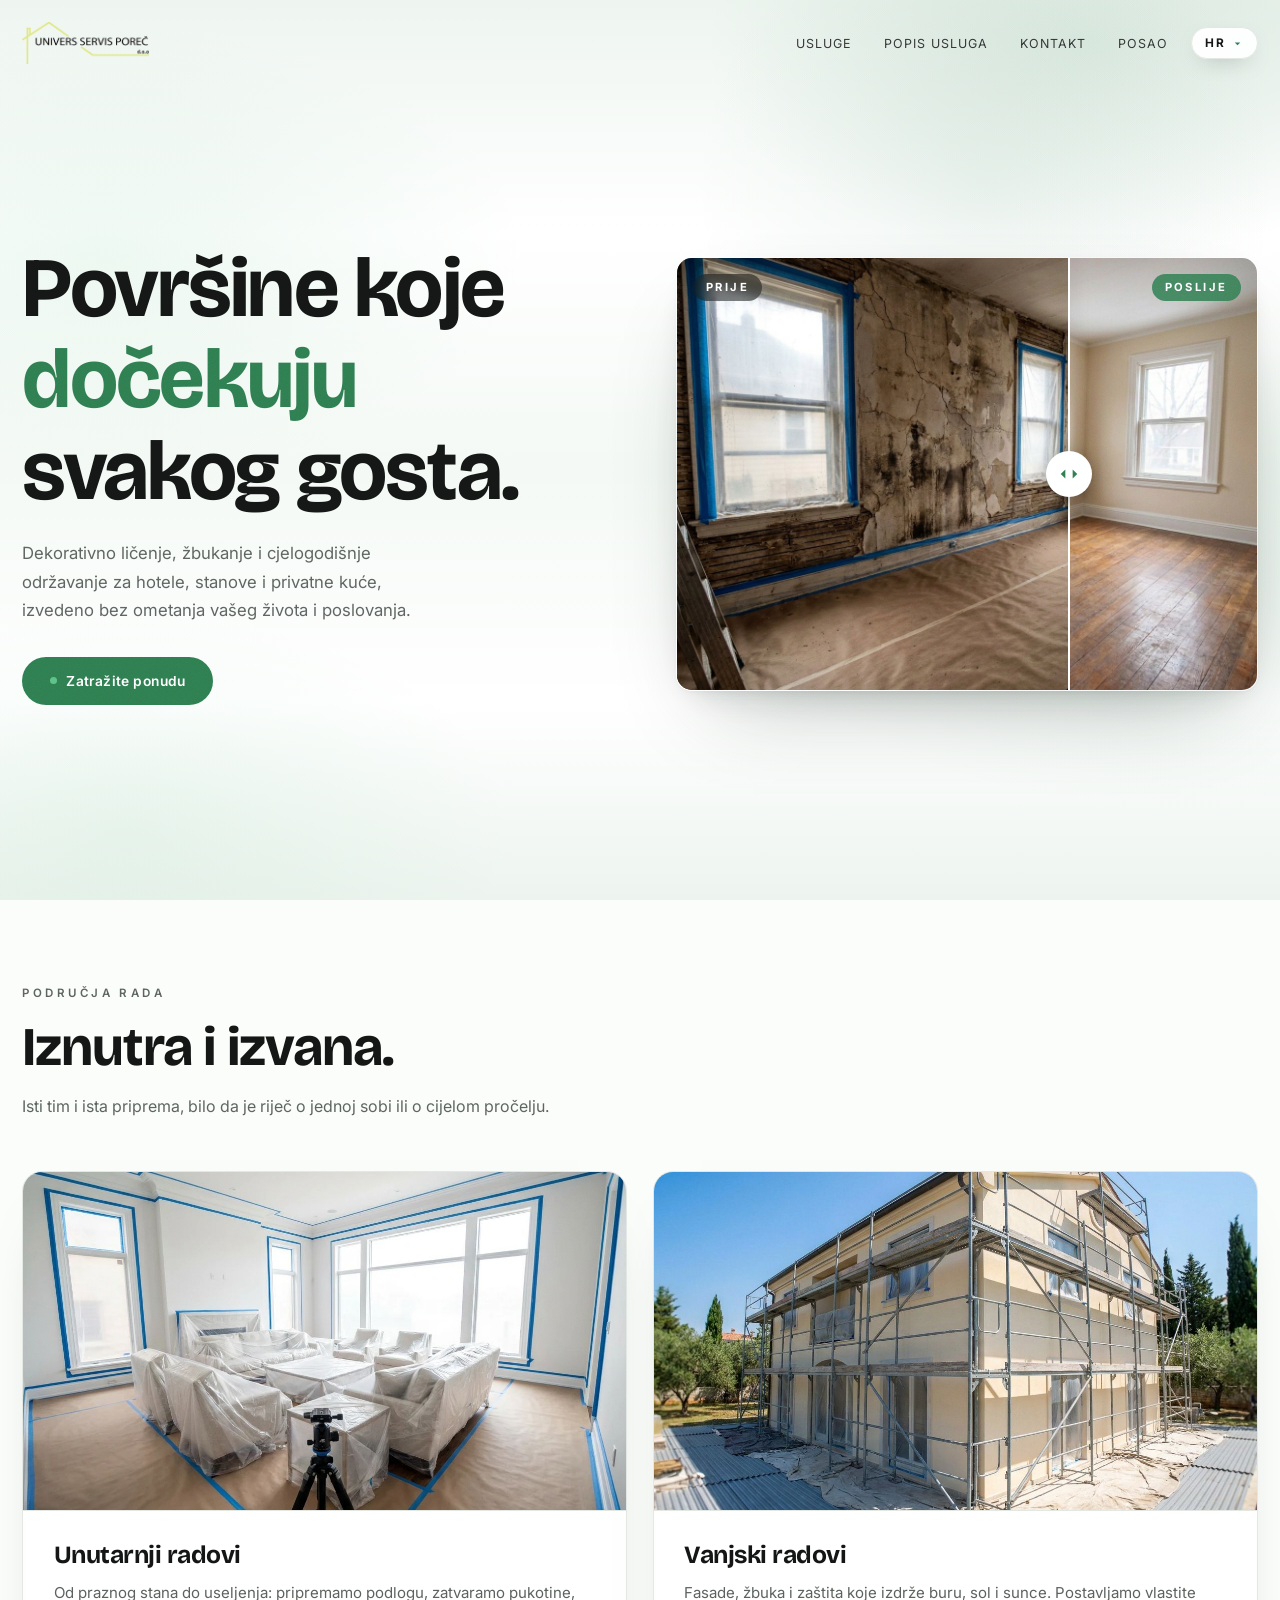
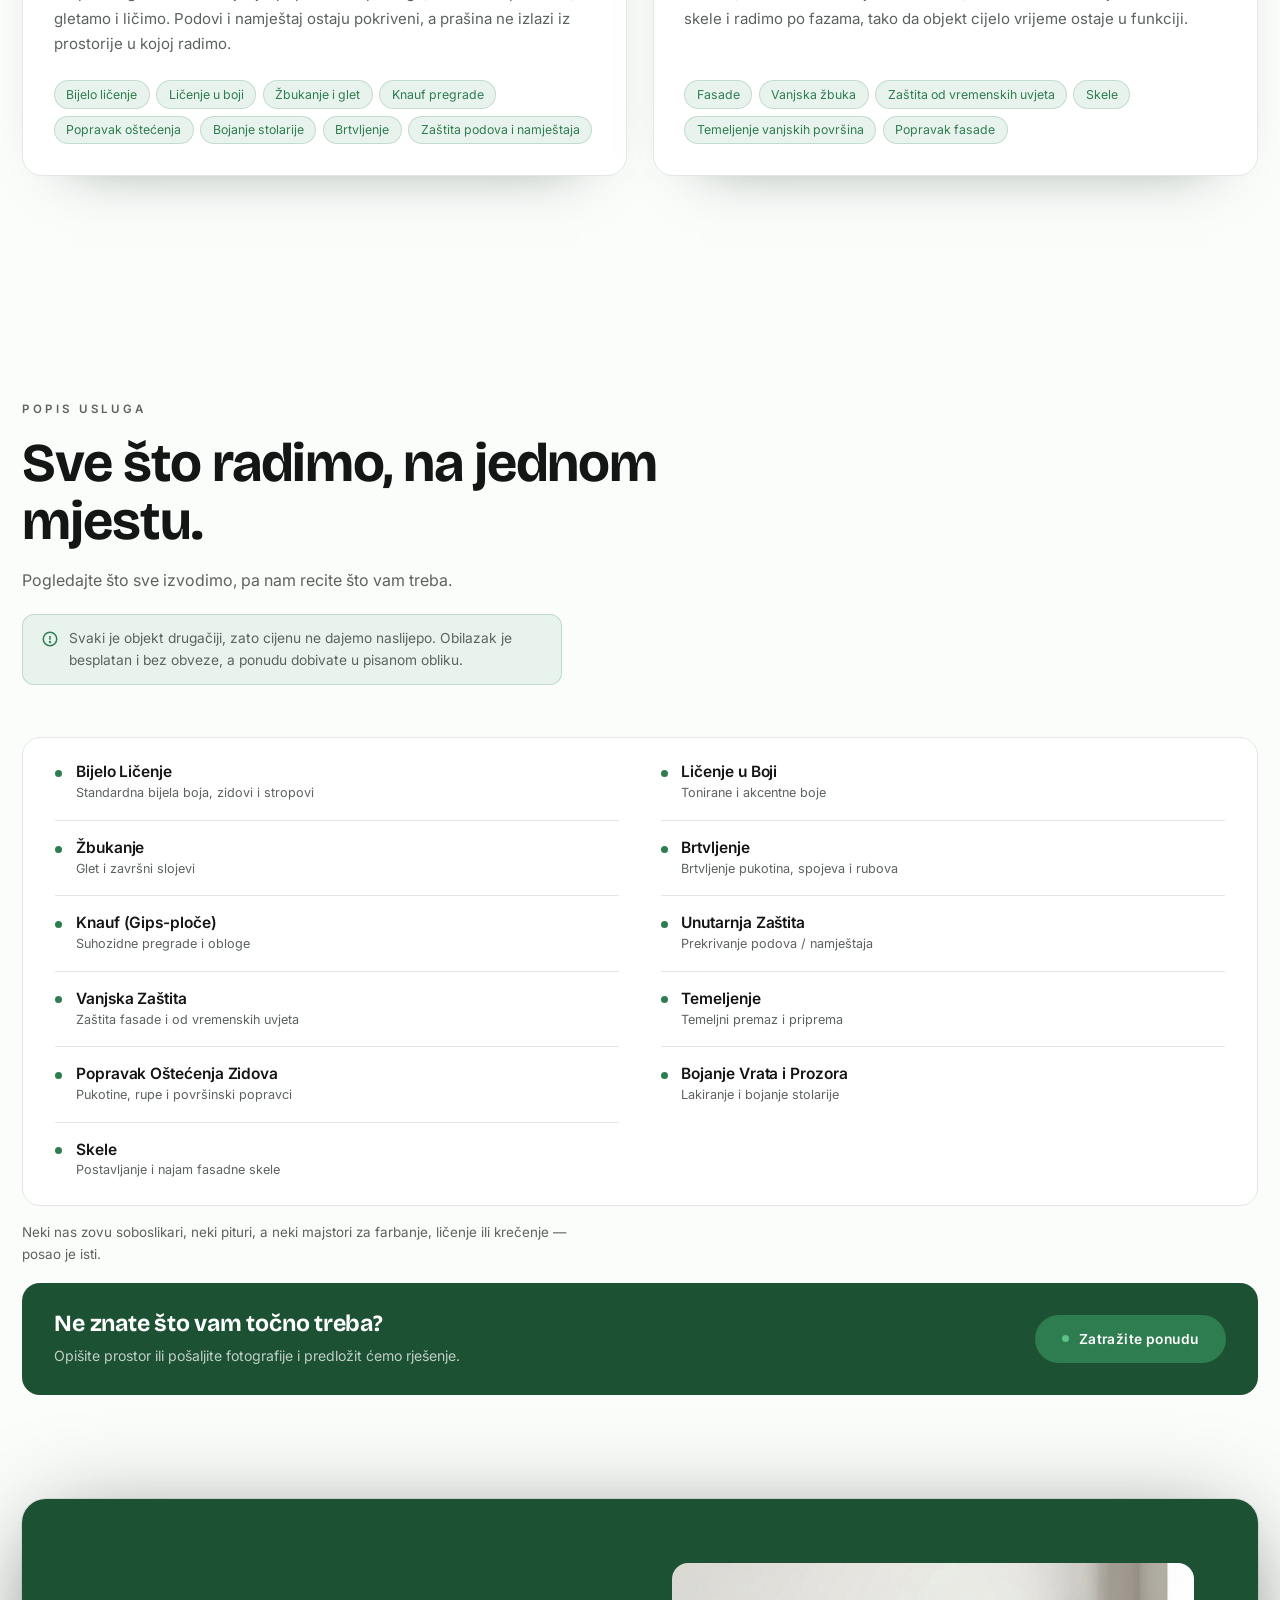
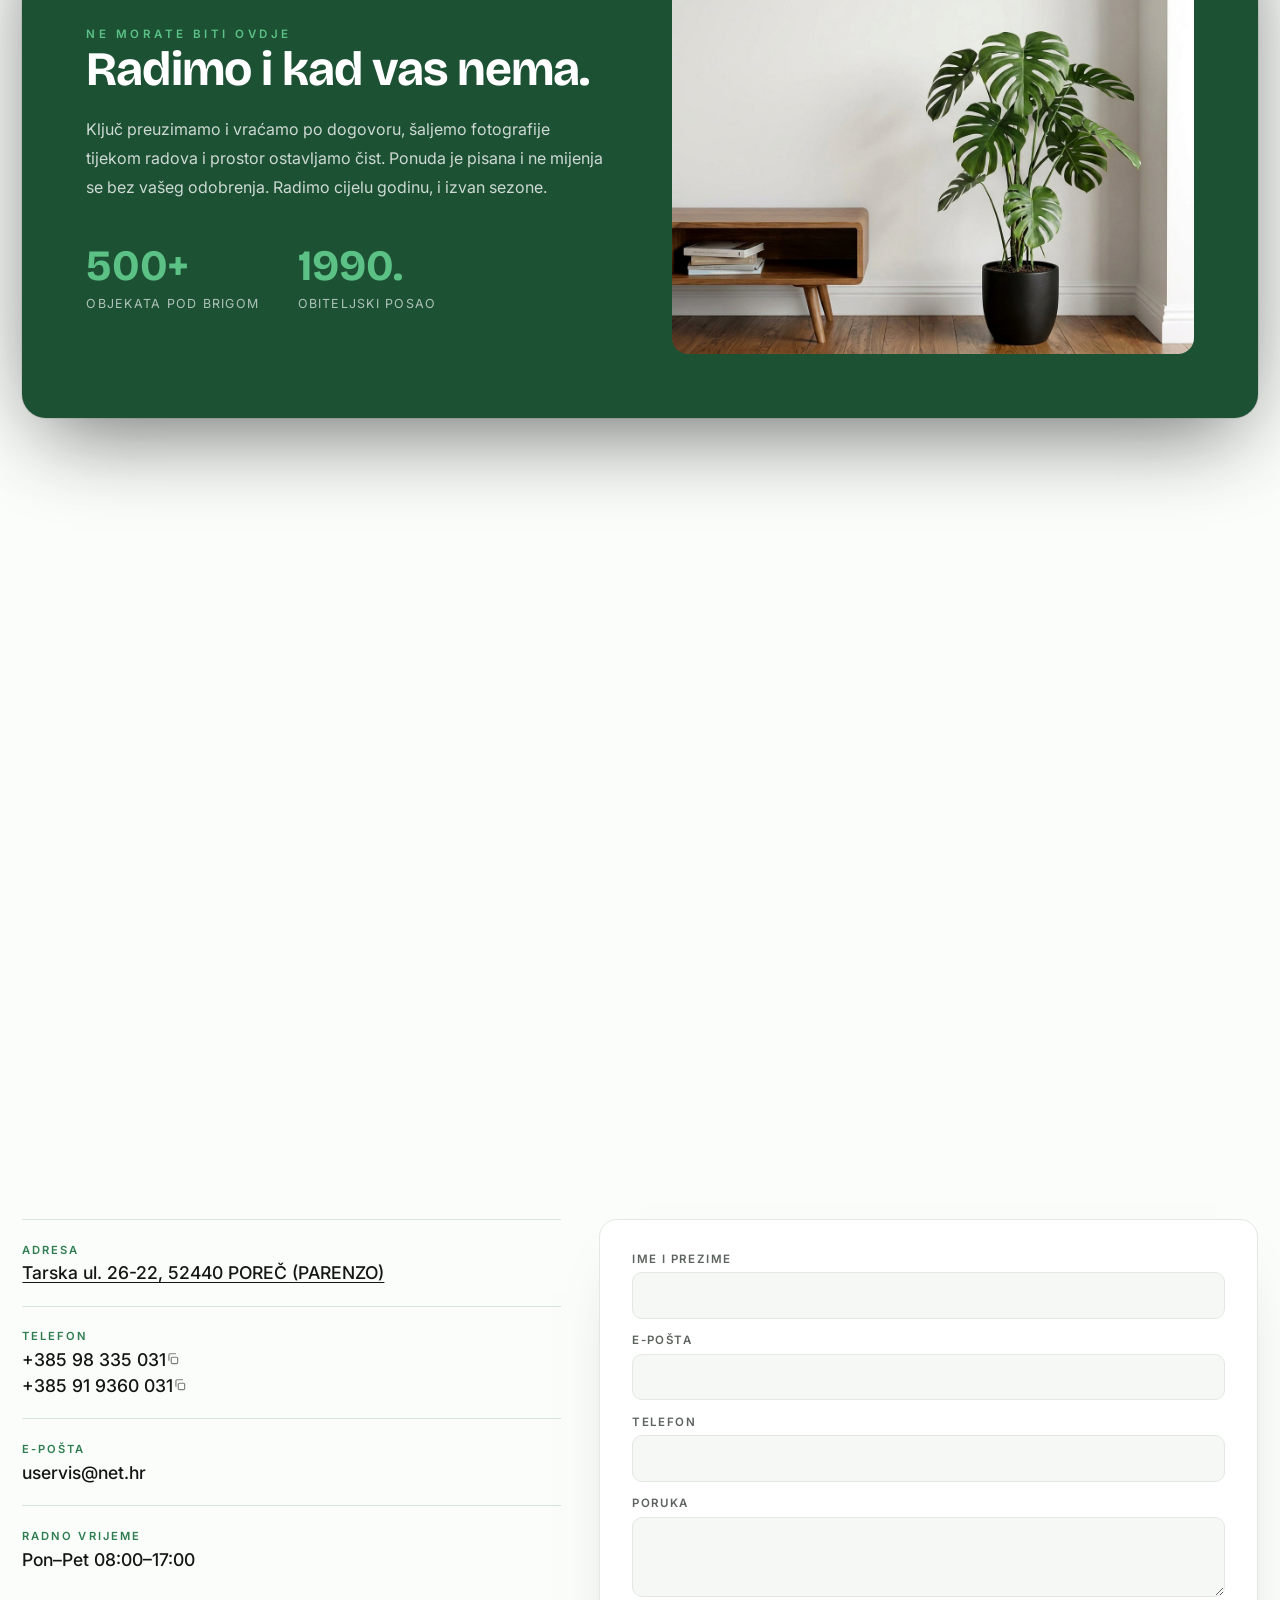
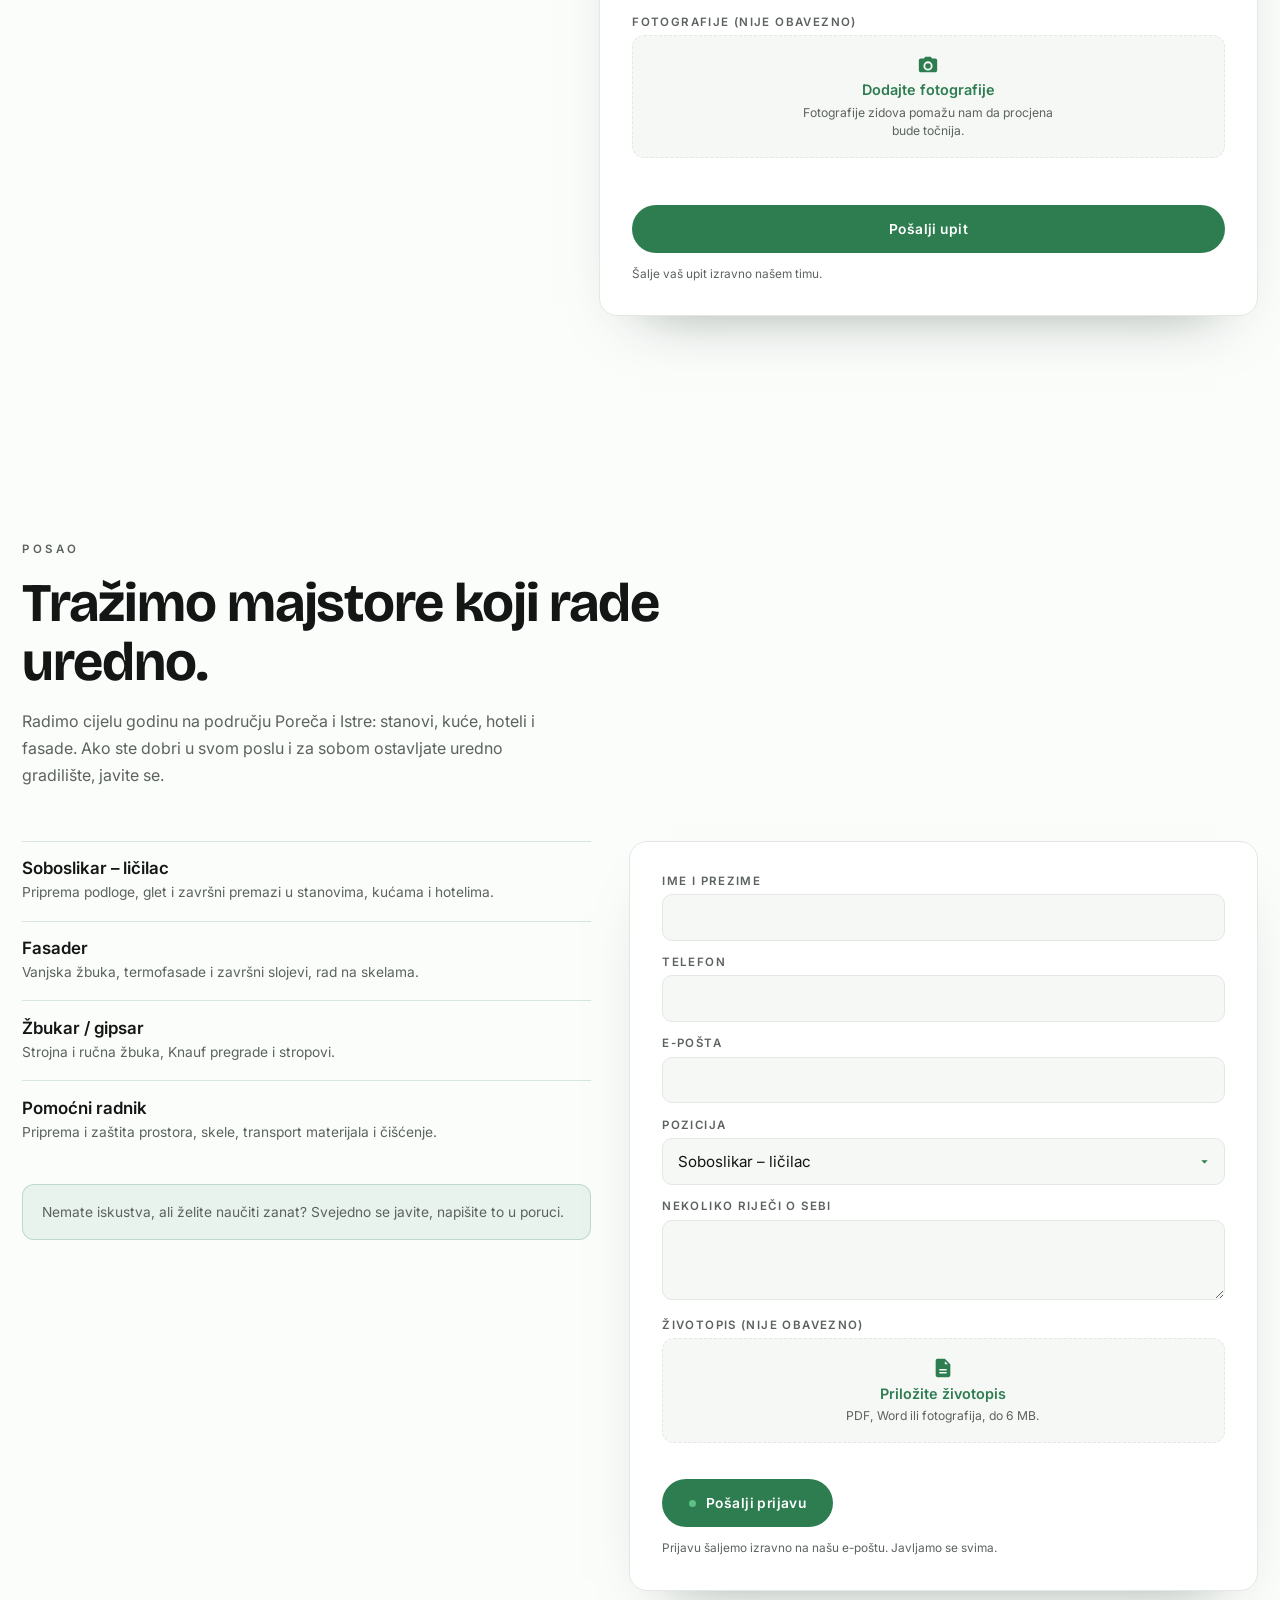
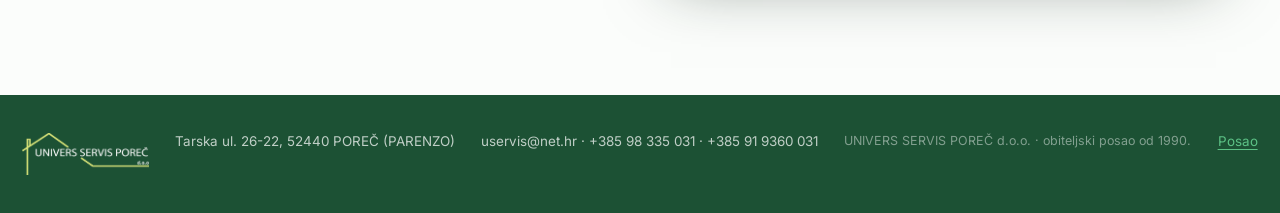
==== commit cbd74834: "Give the phone a nav it can actually use Under 900px .navlinks was display:none and nothing replaced" ====
--- a/index.html
+++ b/index.html
@@ -209,7 +209,48 @@
   .lang-menu button span{color:var(--ink-soft);font-weight:500}
   .lang-menu button.active{background:var(--green);color:#fff}
   .lang-menu button.active span{color:rgba(255,255,255,.85)}
-  @media(max-width:900px){.navlinks{display:none}nav{padding:1rem 1.2rem}}
+  /* MOBILE NAV
+     The links are hidden under 900px, so without this the phone nav is a logo
+     and a language picker and nothing to navigate with. The panel matches the
+     language menu so the two read as one control, and it scales from the
+     burger rather than from its own centre. */
+  .nav-burger{display:none;align-items:center;justify-content:center;flex-direction:column;
+    width:40px;height:40px;flex:none;background:rgba(255,255,255,.92);backdrop-filter:blur(8px);
+    border:1px solid var(--line);border-radius:30px;cursor:pointer;
+    transition:border-color 180ms ease,background 180ms ease,transform 140ms var(--ease-out)}
+  .nav-burger:active{transform:scale(.94)}
+  .nav-burger span{display:block;width:16px;height:2px;border-radius:2px;background:var(--ink);
+    transition:transform 220ms var(--ease-out),opacity 140ms ease}
+  .nav-burger span+span{margin-top:4px}
+  .nav-burger.open span:nth-child(1){transform:translateY(6px) rotate(45deg)}
+  .nav-burger.open span:nth-child(2){opacity:0}
+  .nav-burger.open span:nth-child(3){transform:translateY(-6px) rotate(-45deg)}
+
+  .navmenu{display:none;position:absolute;top:calc(100% - .25rem);left:1.2rem;right:1.2rem;
+    flex-direction:column;background:#fff;border:1px solid var(--line);border-radius:16px;
+    box-shadow:0 26px 56px -24px rgba(20,40,28,.5);padding:.45rem;z-index:230;
+    opacity:0;transform:translateY(-10px) scale(.97);transform-origin:top right;pointer-events:none;
+    transition:opacity 200ms ease,transform 200ms var(--ease-out)}
+  .navmenu.open{opacity:1;transform:translateY(0) scale(1);pointer-events:auto}
+  .navmenu a{display:block;padding:.85rem .9rem;border-radius:10px;text-decoration:none;
+    color:var(--ink);font-size:.82rem;letter-spacing:.08em;text-transform:uppercase;font-weight:600;
+    transition:background 160ms ease,color 160ms ease}
+  .navmenu a:active{background:var(--green-soft);color:var(--green)}
+
+  @media(max-width:900px){
+    .navlinks{display:none}
+    nav{padding:1rem 1.2rem}
+    .nav-burger{display:flex}
+    .navmenu{display:flex}
+    /* on a phone this bar is the only navigation there is, so it stays put
+       instead of sliding away on scroll-down the way the desktop nav does */
+    nav.nav-hidden{transform:none;opacity:1;pointer-events:auto}
+  }
+  @media (prefers-reduced-motion:reduce){
+    .navmenu{transition:opacity 150ms ease;transform:none}
+    .navmenu.open{transform:none}
+    .nav-burger span{transition:opacity 140ms ease}
+  }
 
   /* HERO */
   /* no overflow:hidden here; it cut the photo's shadow off at the hero's bottom
@@ -413,6 +454,8 @@
     .lang-trigger:hover{border-color:var(--green)}
     .lang-menu button:hover{background:var(--green-soft);color:var(--green)}
     .lang-menu button:hover span{color:var(--green)}
+    .nav-burger:hover{border-color:var(--green)}
+    .navmenu a:hover{background:var(--green-soft);color:var(--green)}
     .menu-item:hover .mi-dot{background:var(--green-bright);box-shadow:0 0 0 4px var(--green-soft)}
     .copy-num:hover{color:var(--green)}
     .copy-num:hover svg{opacity:1}
@@ -539,6 +582,15 @@
         <button data-l="it"><b>IT</b><span>Italiano</span></button>
       </div>
     </div>
+    <button class="nav-burger" id="navBurger" aria-expanded="false" aria-controls="navMenu" aria-label="Menu">
+      <span></span><span></span><span></span>
+    </button>
+  </div>
+  <div class="navmenu" id="navMenu">
+    <a href="#branches" data-i18n="nav_services">Usluge</a>
+    <a href="#services" data-i18n="nav_list">Popis usluga</a>
+    <a href="#contact" data-i18n="nav_contact">Kontakt</a>
+    <a href="#careers" data-i18n="nav_careers">Posao</a>
   </div>
 </nav>
 
@@ -1027,7 +1079,8 @@
 function onScroll(){
   const y=window.scrollY;
   nav.classList.toggle('scrolled',y>40);
-  if(y>140 && y>lastY) nav.classList.add('nav-hidden'); else nav.classList.remove('nav-hidden');
+  if(y>140 && y>lastY){nav.classList.add('nav-hidden');if(typeof setMenu==='function')setMenu(false);}
+  else nav.classList.remove('nav-hidden');
   lastY=y;
   ticking=false;
 }
@@ -1310,8 +1363,21 @@
   },300);
 }
 const langWrap=document.getElementById('lang'),langTrigger=document.getElementById('langTrigger');
-langTrigger.addEventListener('click',e=>{e.stopPropagation();langWrap.classList.toggle('open');});
-document.addEventListener('click',e=>{if(!langWrap.contains(e.target))langWrap.classList.remove('open');});
+const navBurger=document.getElementById('navBurger'),navMenu=document.getElementById('navMenu');
+function setMenu(open){
+  navMenu.classList.toggle('open',open);
+  navBurger.classList.toggle('open',open);
+  navBurger.setAttribute('aria-expanded',open?'true':'false');
+}
+langTrigger.addEventListener('click',e=>{e.stopPropagation();setMenu(false);langWrap.classList.toggle('open');});
+navBurger.addEventListener('click',e=>{e.stopPropagation();langWrap.classList.remove('open');setMenu(!navMenu.classList.contains('open'));});
+/* a tap on a link, outside the panel, or Escape all close it */
+navMenu.querySelectorAll('a').forEach(a=>a.addEventListener('click',()=>setMenu(false)));
+document.addEventListener('click',e=>{
+  if(!langWrap.contains(e.target))langWrap.classList.remove('open');
+  if(!navMenu.contains(e.target)&&!navBurger.contains(e.target))setMenu(false);
+});
+addEventListener('keydown',e=>{if(e.key==='Escape'){setMenu(false);langWrap.classList.remove('open');}});
 document.querySelectorAll('.lang-menu button').forEach(b=>b.addEventListener('click',()=>{setLang(b.dataset.l);langWrap.classList.remove('open');}));
 
 /* ---- copy phone number to clipboard ---- */
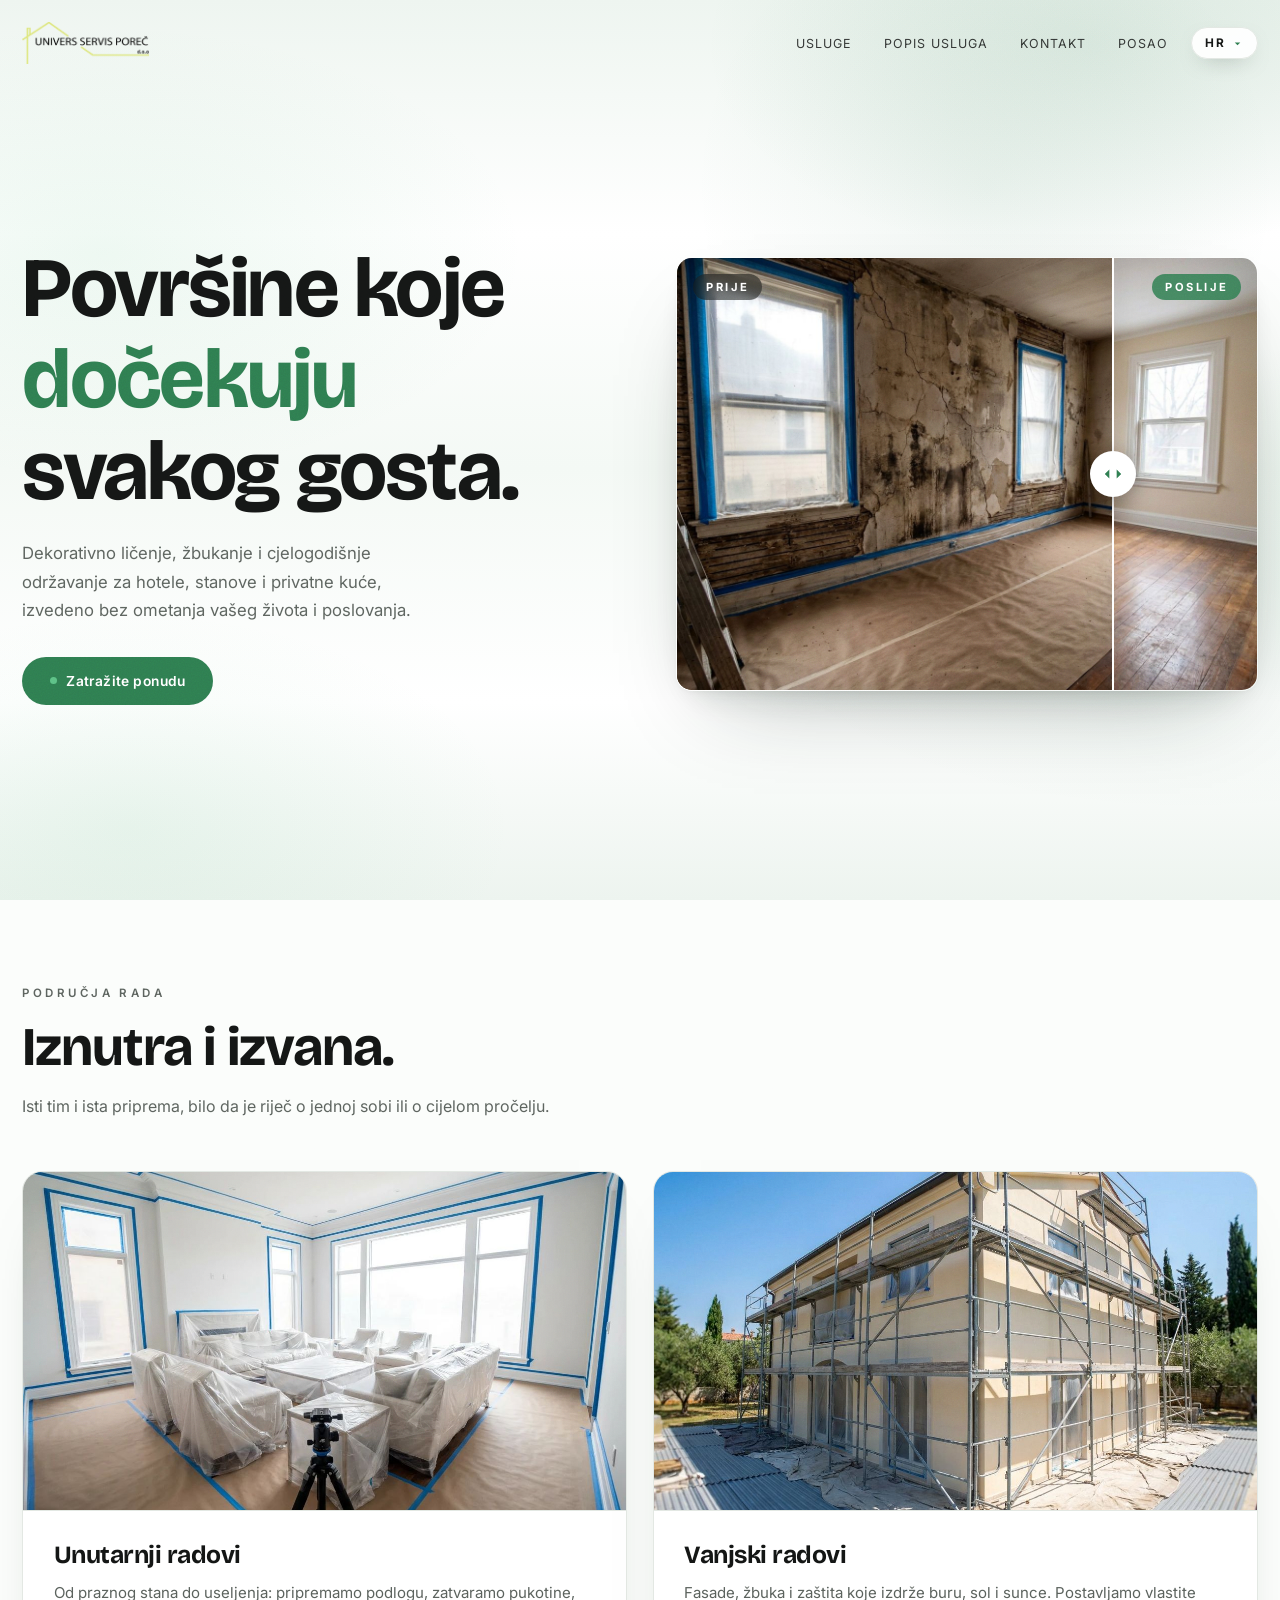
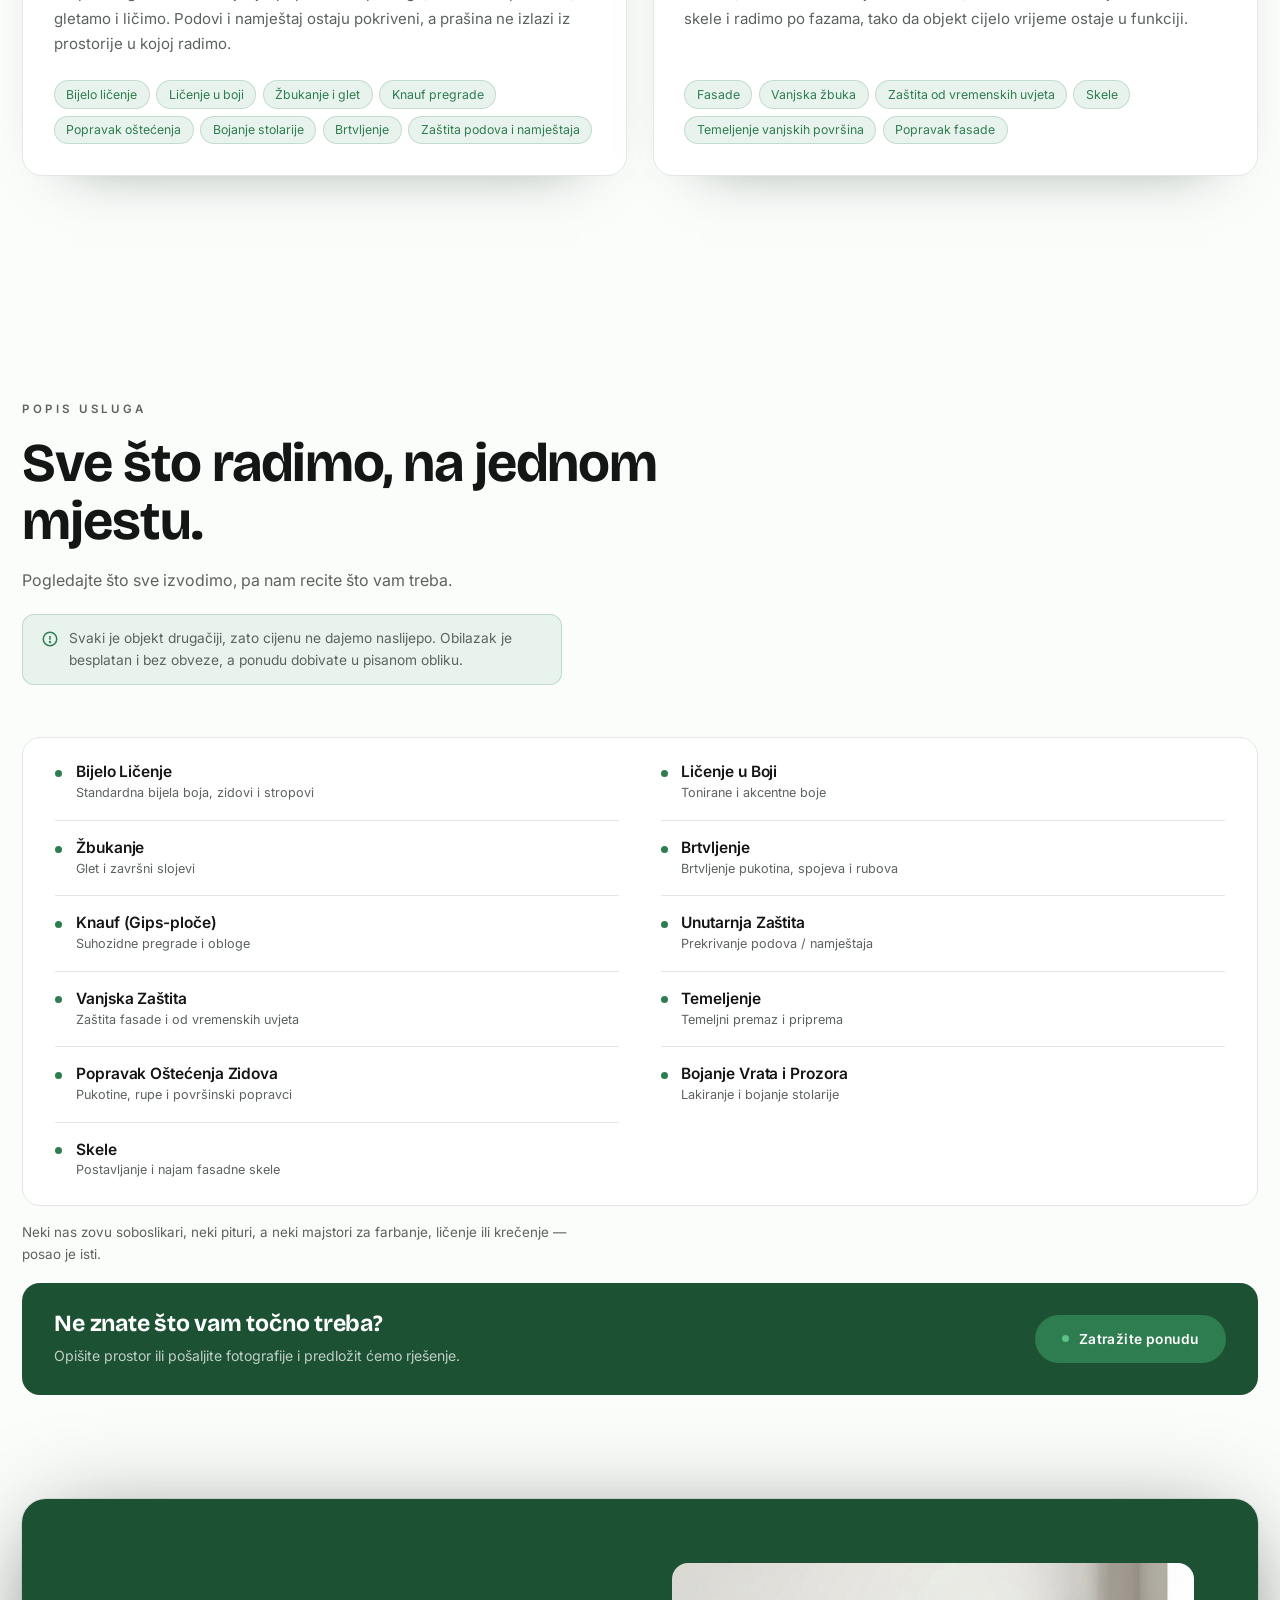
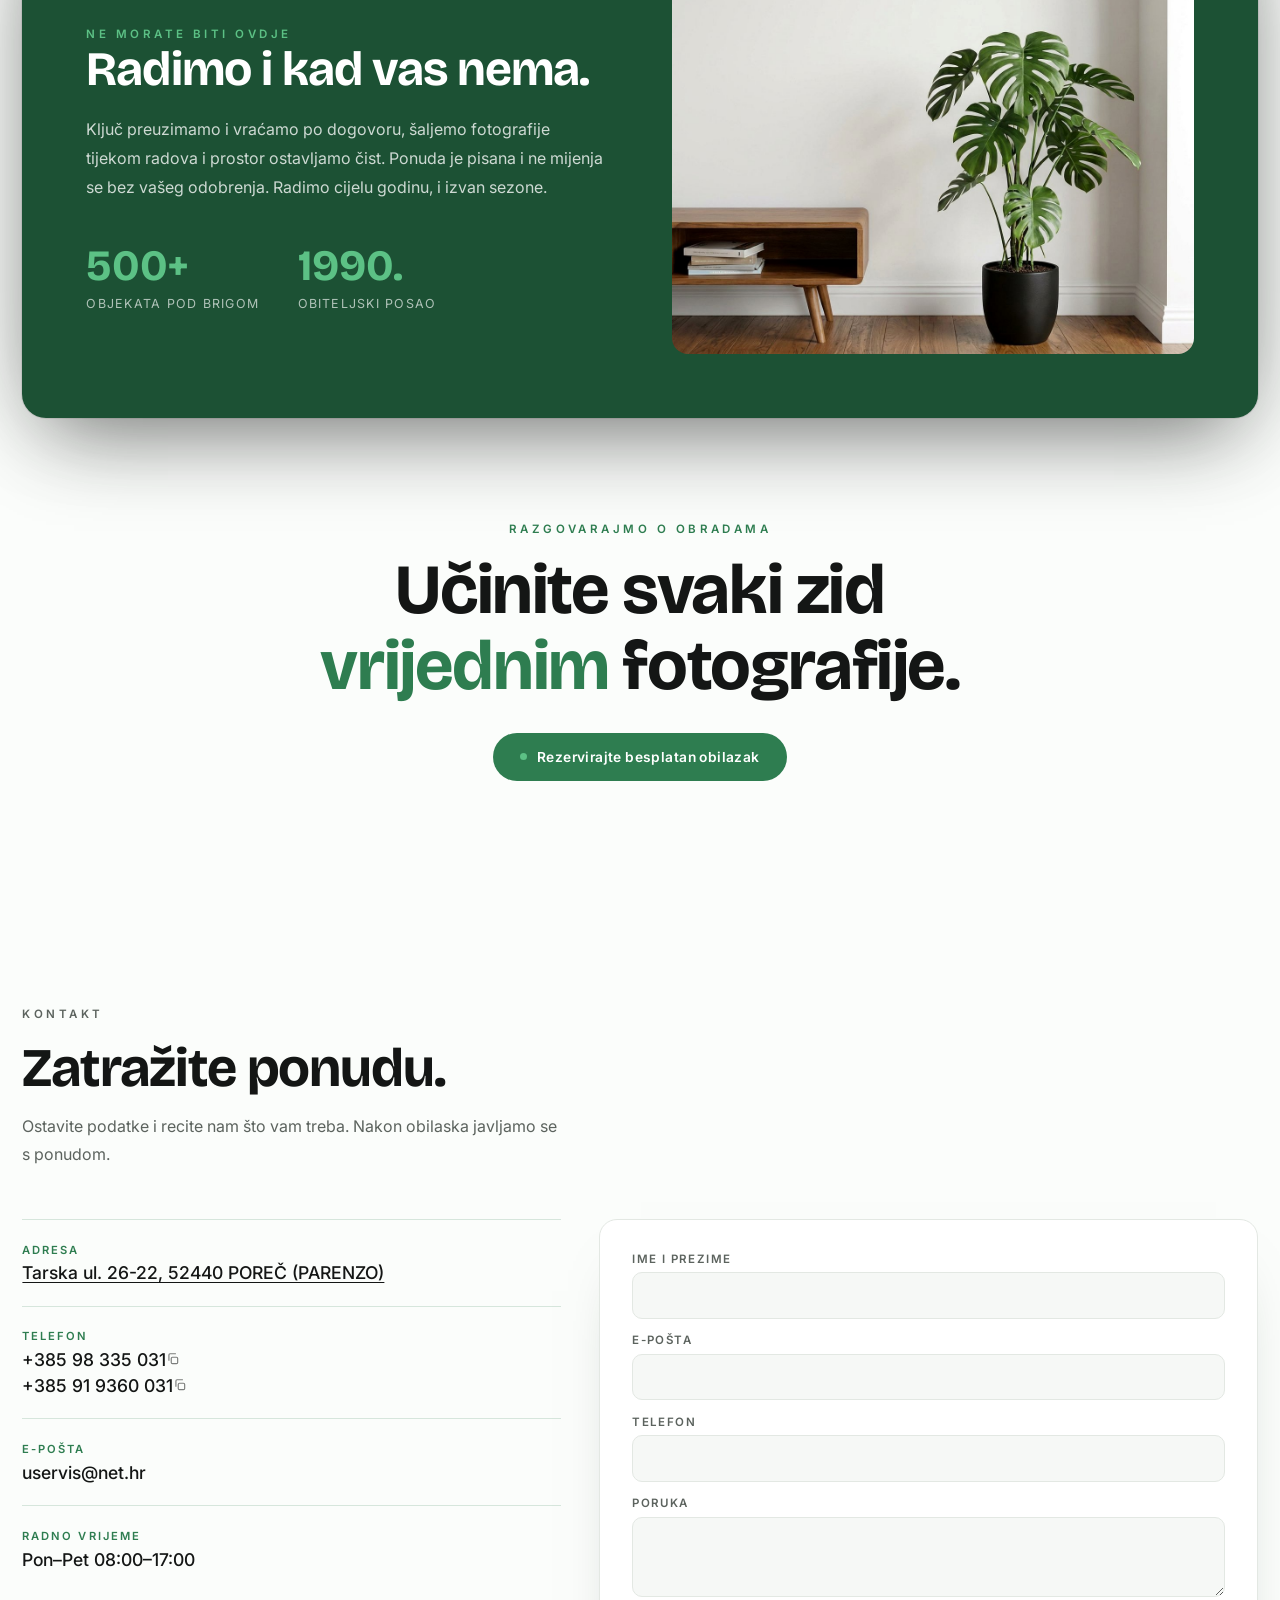
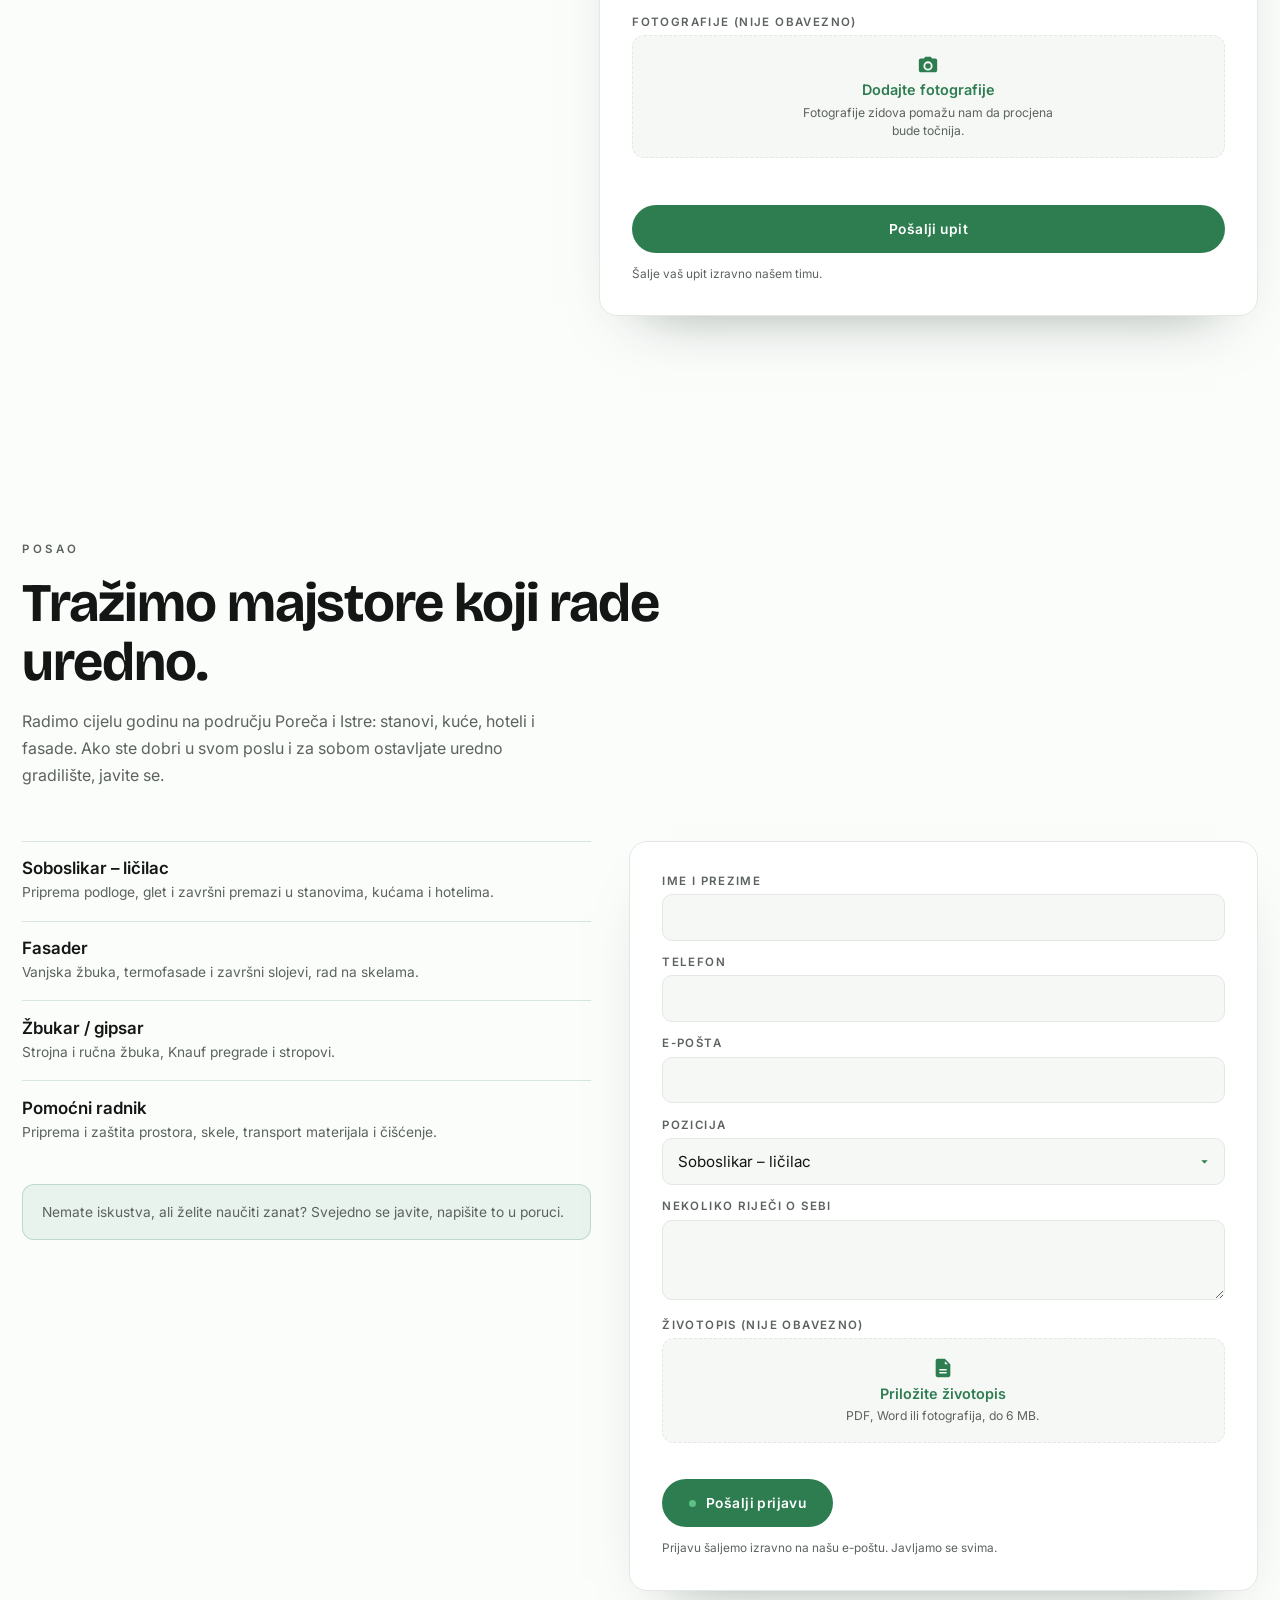
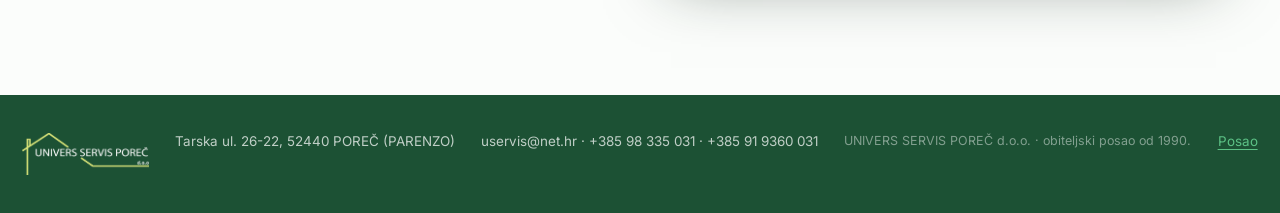
==== commit 077be8f9: "Draw the intro instead of playing it The loading overlay was a 338 KB H.264 clip of the logo, plus a" ====
--- a/index.html
+++ b/index.html
@@ -134,29 +134,38 @@
   .eyebrow{font-size:.72rem;letter-spacing:.3em;text-transform:uppercase;color:var(--green);font-weight:600}
 
   /* INTRO */
-  .intro{position:fixed;inset:0;z-index:10000;
-    /* the clip's own backdrop, stretched to the viewport so the vignette runs
-       edge to edge as one field rather than a band with something else around it */
-    background:#b3b3b3 url(assets/intro-bg.jpg) center/100% 100% no-repeat;
-    transition:opacity 700ms ease,transform 700ms cubic-bezier(.4,0,.2,1)}
-  /* The wordmark leaves only 88px of margin inside a 1280px frame, so cover can
-     only crop so far before it bites. Above 8:5 the crop stays under that and the
-     clip fills the screen edge to edge; below it, contain, and the field behind
-     is the clip's own backdrop so the join is grey meeting grey. */
-  .intro video,.intro canvas{position:absolute;inset:0;width:100%;height:100%;object-fit:cover;display:block}
-  /* Below 8:5 cover would start cutting letters, so the clip fills the width
-     instead and its top and bottom edges are feathered into the backdrop. The
-     box is sized to the picture here, not the viewport, or the mask would be
-     fading empty space. The logo sits clear of the feather: it occupies rows
-     168 to 560 of 720, and the fade covers the outer 17%. */
-  @media (max-aspect-ratio:8/5){
-    .intro video,.intro canvas{inset:auto;left:0;top:50%;transform:translateY(-50%);
-      width:100%;height:auto;object-fit:fill;
-      -webkit-mask-image:linear-gradient(to bottom,transparent 0,#000 17%,#000 83%,transparent 100%);
-      mask-image:linear-gradient(to bottom,transparent 0,#000 17%,#000 83%,transparent 100%)}
+  .intro{position:fixed;inset:0;z-index:10000;display:grid;place-items:center;
+    /* the page's own field, so the handover is the same surface throughout */
+    background:
+      radial-gradient(60% 50% at 78% 12%, rgba(46,125,80,.10), transparent 62%),
+      radial-gradient(62% 48% at 16% 84%, rgba(92,193,133,.10), transparent 62%),
+      linear-gradient(170deg,#f3f8f4 0%,#ffffff 46%,#eef5f0 100%);
+    transition:opacity 480ms ease,transform 480ms var(--ease-out)}
+  /* the frame wraps the wordmark in the real logo, so the two share one
+     coordinate space (2096x695) and overlay 1:1 rather than stacking */
+  .intro-lockup{position:relative;width:min(84vw,760px);line-height:0}
+  .intro-mark{display:block;width:100%;height:auto;overflow:visible}
+  .intro-word{position:absolute;inset:0;width:100%;height:100%;display:block;
+    opacity:0;transform:translateY(6px);
+    animation:wordIn 420ms var(--ease-out) 700ms forwards}
+  @keyframes wordIn{to{opacity:1;transform:translateY(0)}}
+  /* each stroke is drawn by retracting its own dash, so the mark builds the way
+     it would be drawn rather than fading up as a finished picture */
+  .intro-mark path{fill:none;stroke:#dde679;stroke-width:24;stroke-linecap:round;stroke-linejoin:round;
+    stroke-dasharray:var(--len);stroke-dashoffset:var(--len);
+    animation:draw 460ms var(--ease-out) forwards}
+  /* the roof runs up to the peak, the post comes down alongside it, then the
+     roof carries on down the right and the rule runs out under the name */
+  .intro-mark .s3{animation-delay:90ms}
+  .intro-mark .s2{animation-delay:330ms;animation-duration:380ms}
+  .intro-mark .s4{animation-delay:430ms;animation-duration:420ms}
+  @keyframes draw{to{stroke-dashoffset:0}}
+  .intro.gone{opacity:0;transform:scale(1.04);pointer-events:none}
+  body.intro-on{overflow:hidden}
+  @media (prefers-reduced-motion:reduce){
+    .intro-mark path{animation:none;stroke-dashoffset:0}
+    .intro-word{animation:none;opacity:1;transform:none}
   }
-  .intro.gone{opacity:0;transform:scale(1.05);pointer-events:none}
-  body.intro-on{overflow:hidden}
 
   /* ANIMATED GRAIN OVERLAY */
   .grain{position:fixed;top:-60%;left:-60%;width:220%;height:220%;z-index:9998;pointer-events:none;
@@ -489,75 +498,42 @@
 <body>
 
 <div class="intro" id="intro" aria-hidden="true">
-  <video id="introVid" src="assets/intro.mp4" muted playsinline preload="auto" disablepictureinpicture></video>
+  <div class="intro-lockup">
+    <svg class="intro-mark" viewBox="0 0 2096 695" role="img" aria-label="Univers Servis Poreč">
+      <path class="s1" d="M0 299 L444 12"/>
+      <path class="s2" d="M444 12 L750 234"/>
+      <path class="s3" d="M129 216 L129 111 L87.5 111 L87.5 694"/>
+      <path class="s4" d="M968 406 L1167 544 L2096 544"/>
+    </svg>
+    <img class="intro-word" src="[data-uri]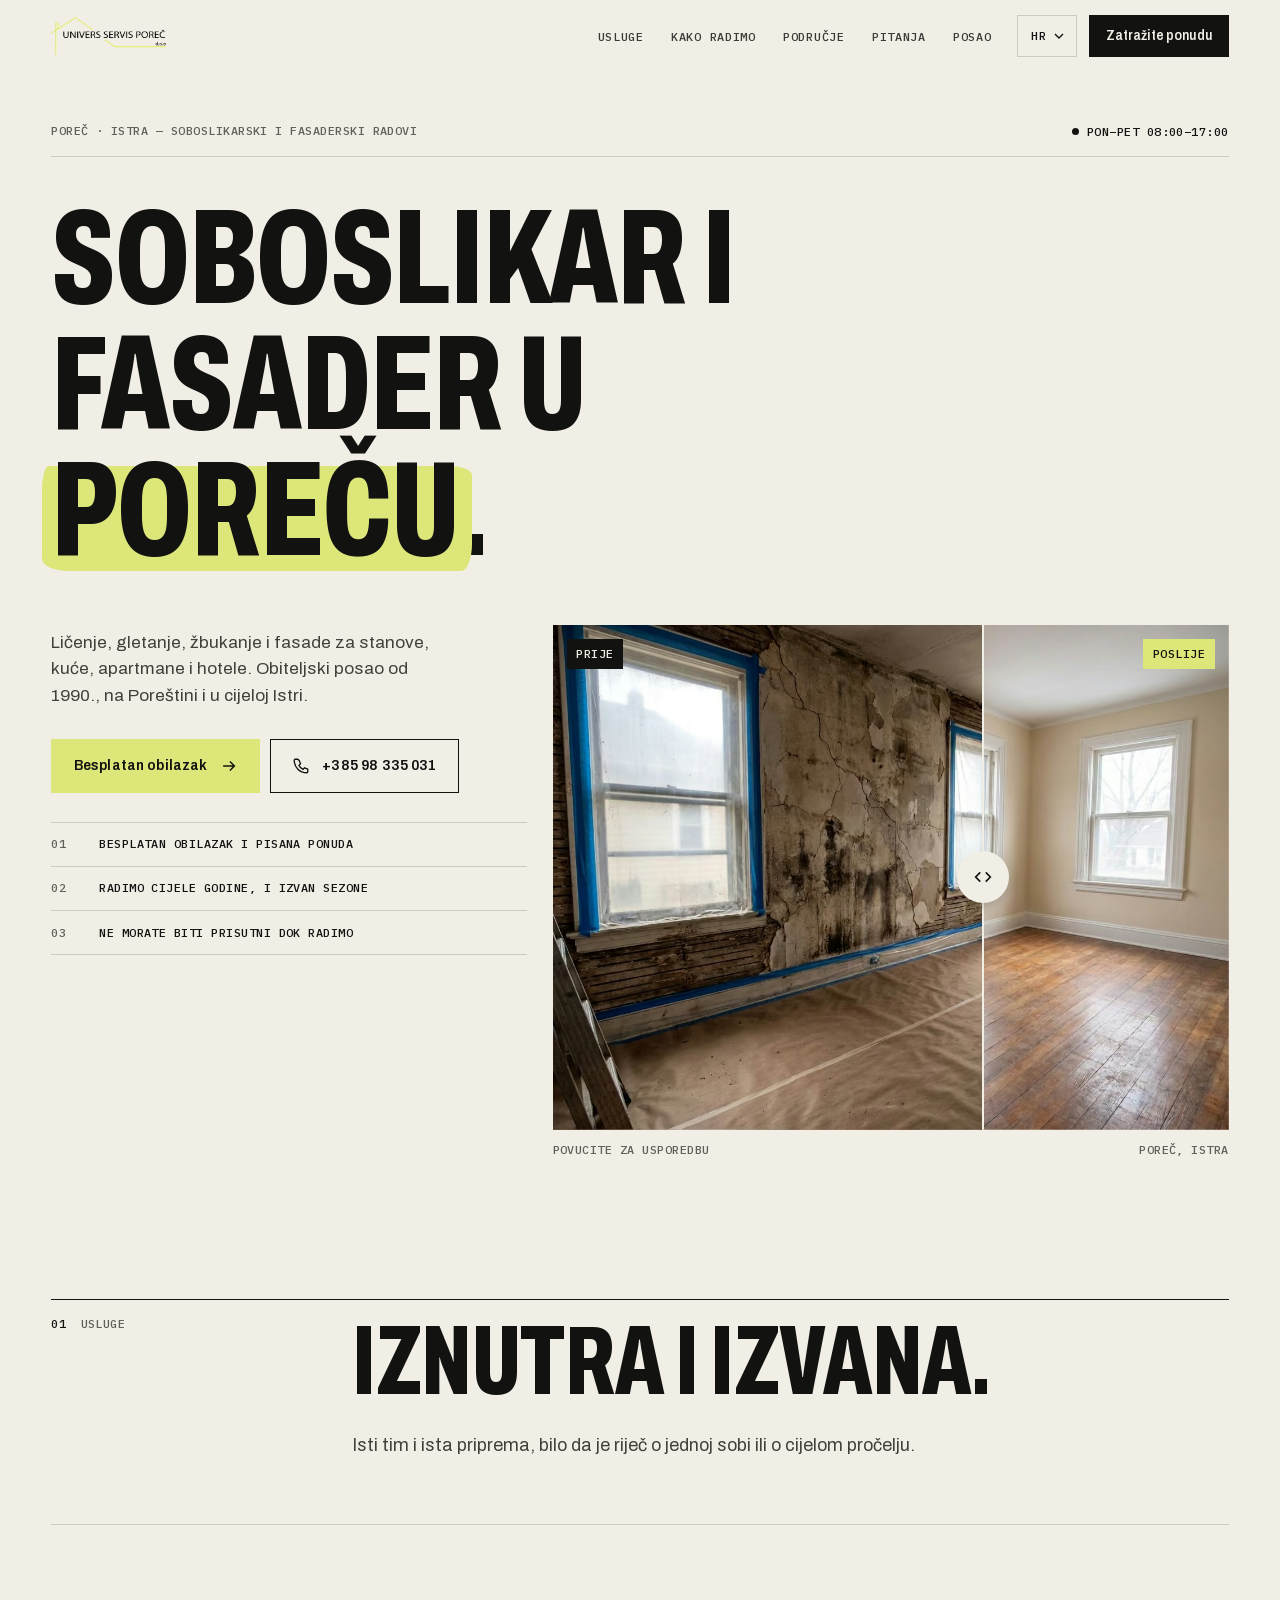
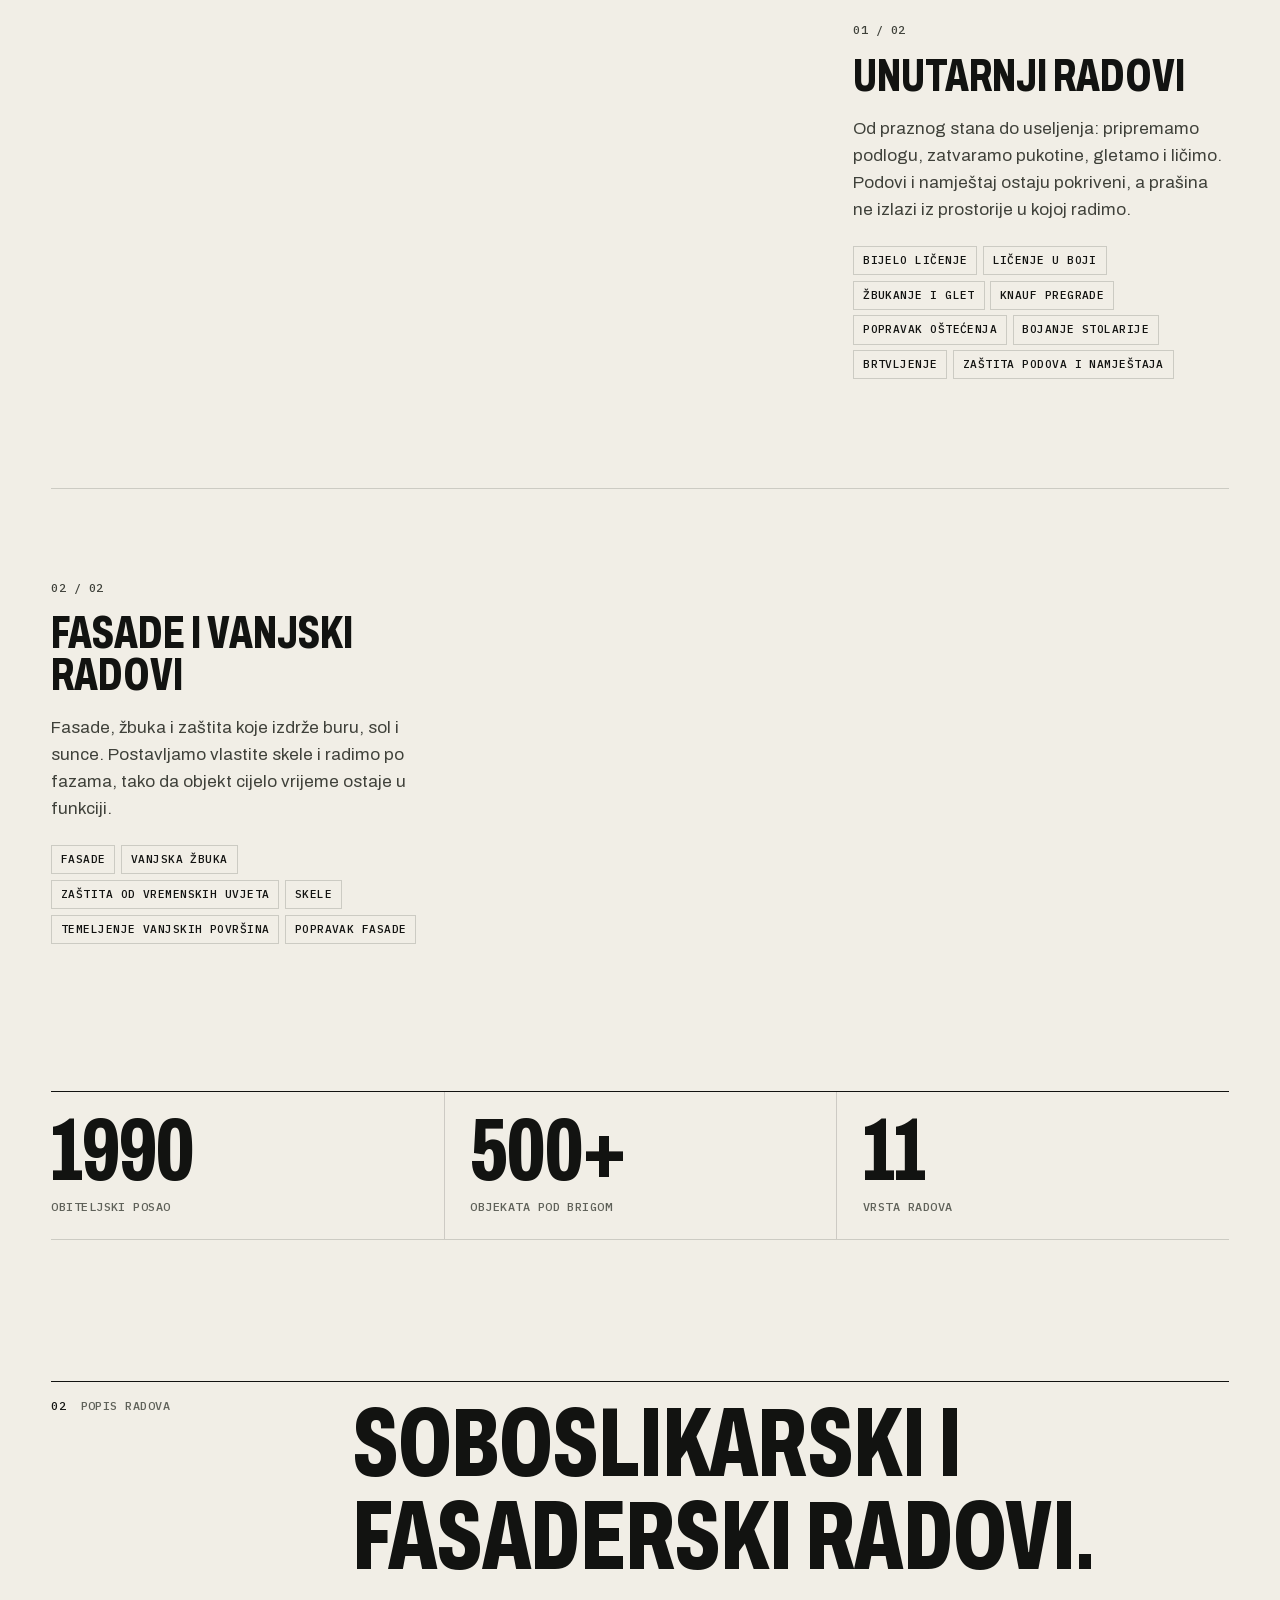
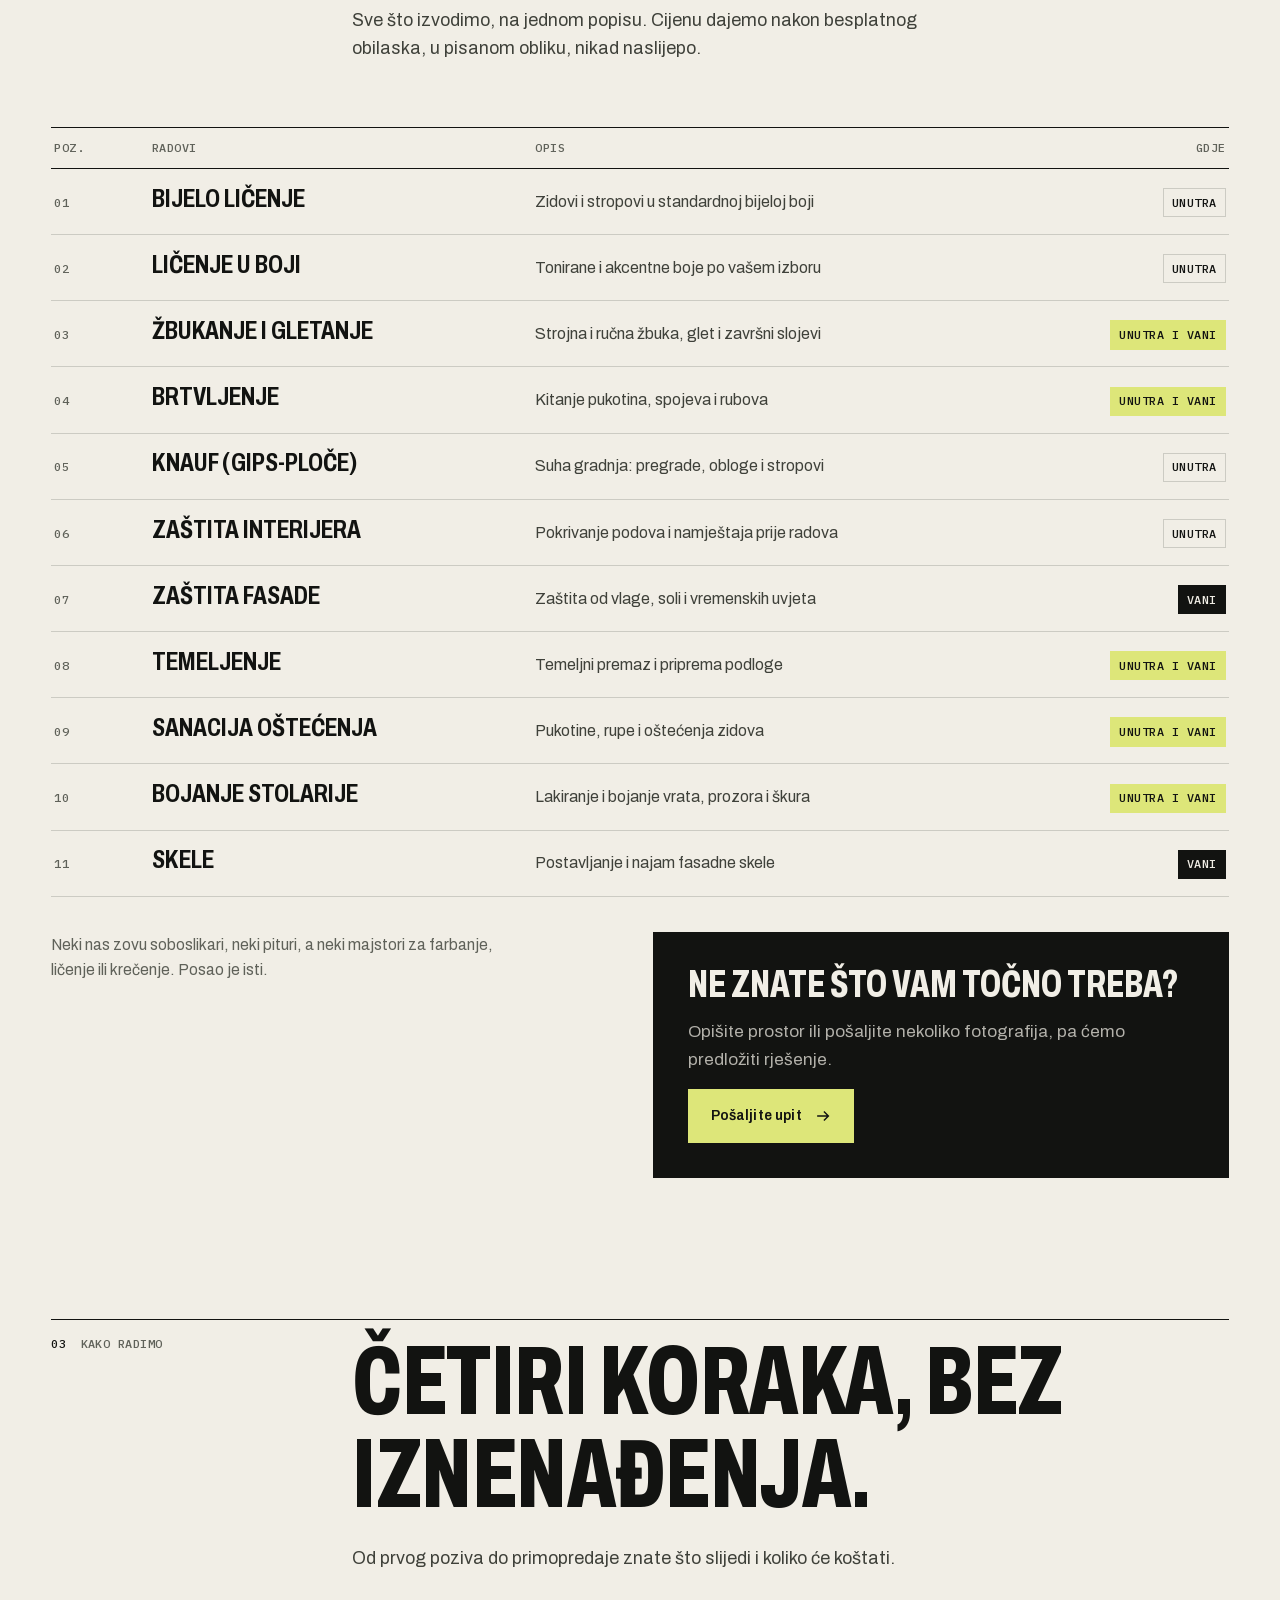
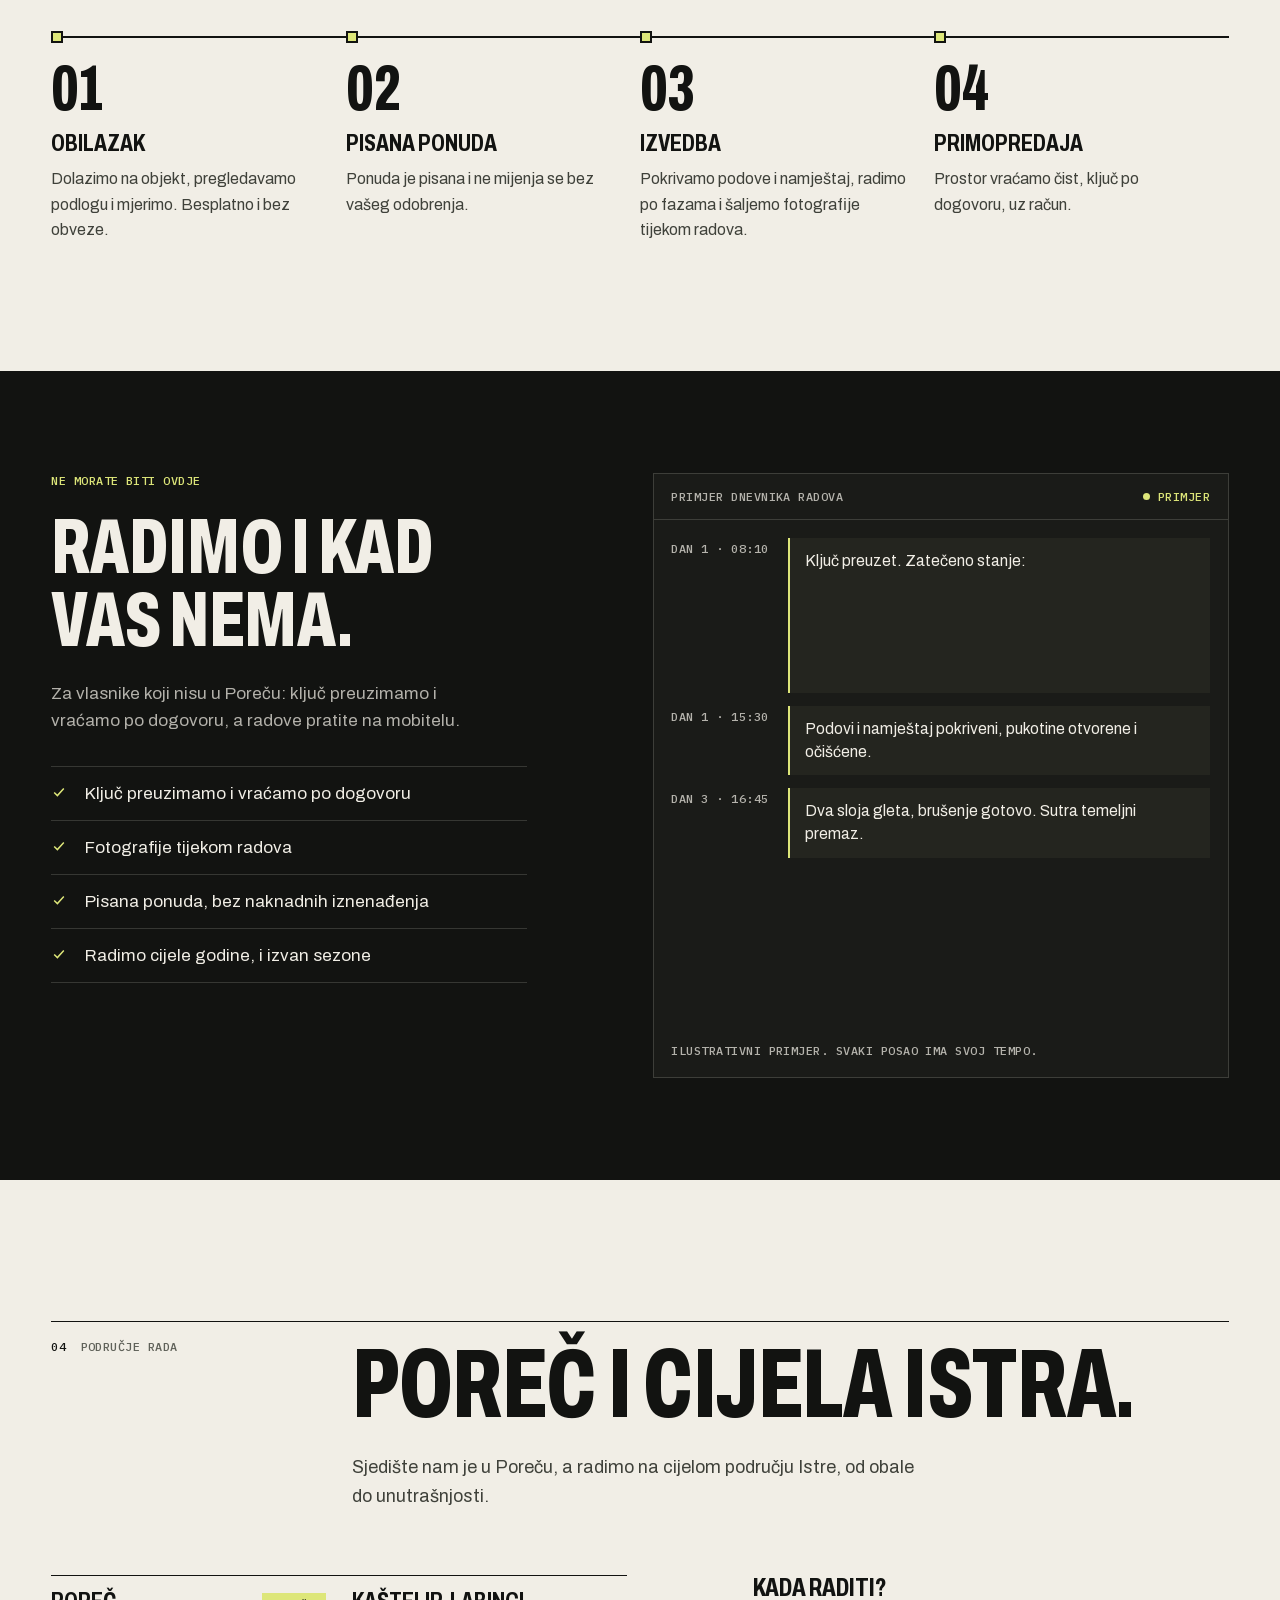
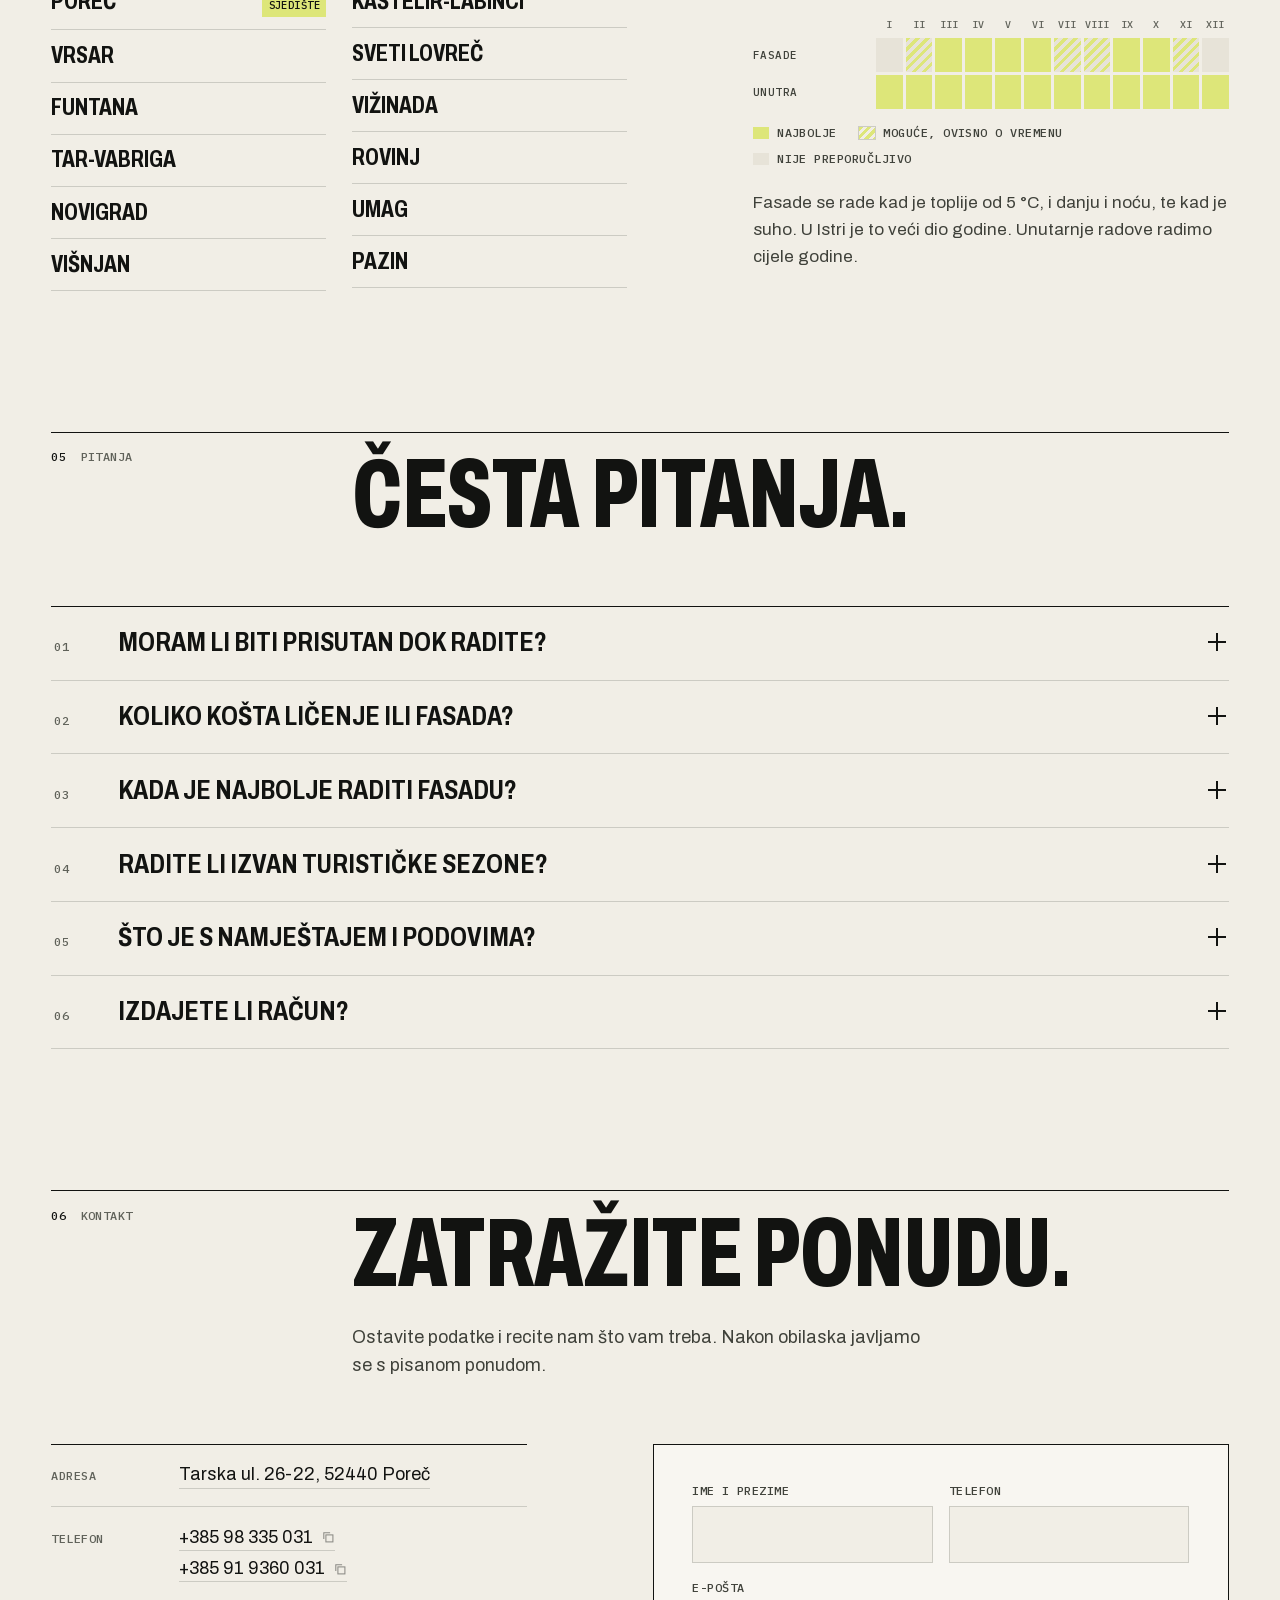
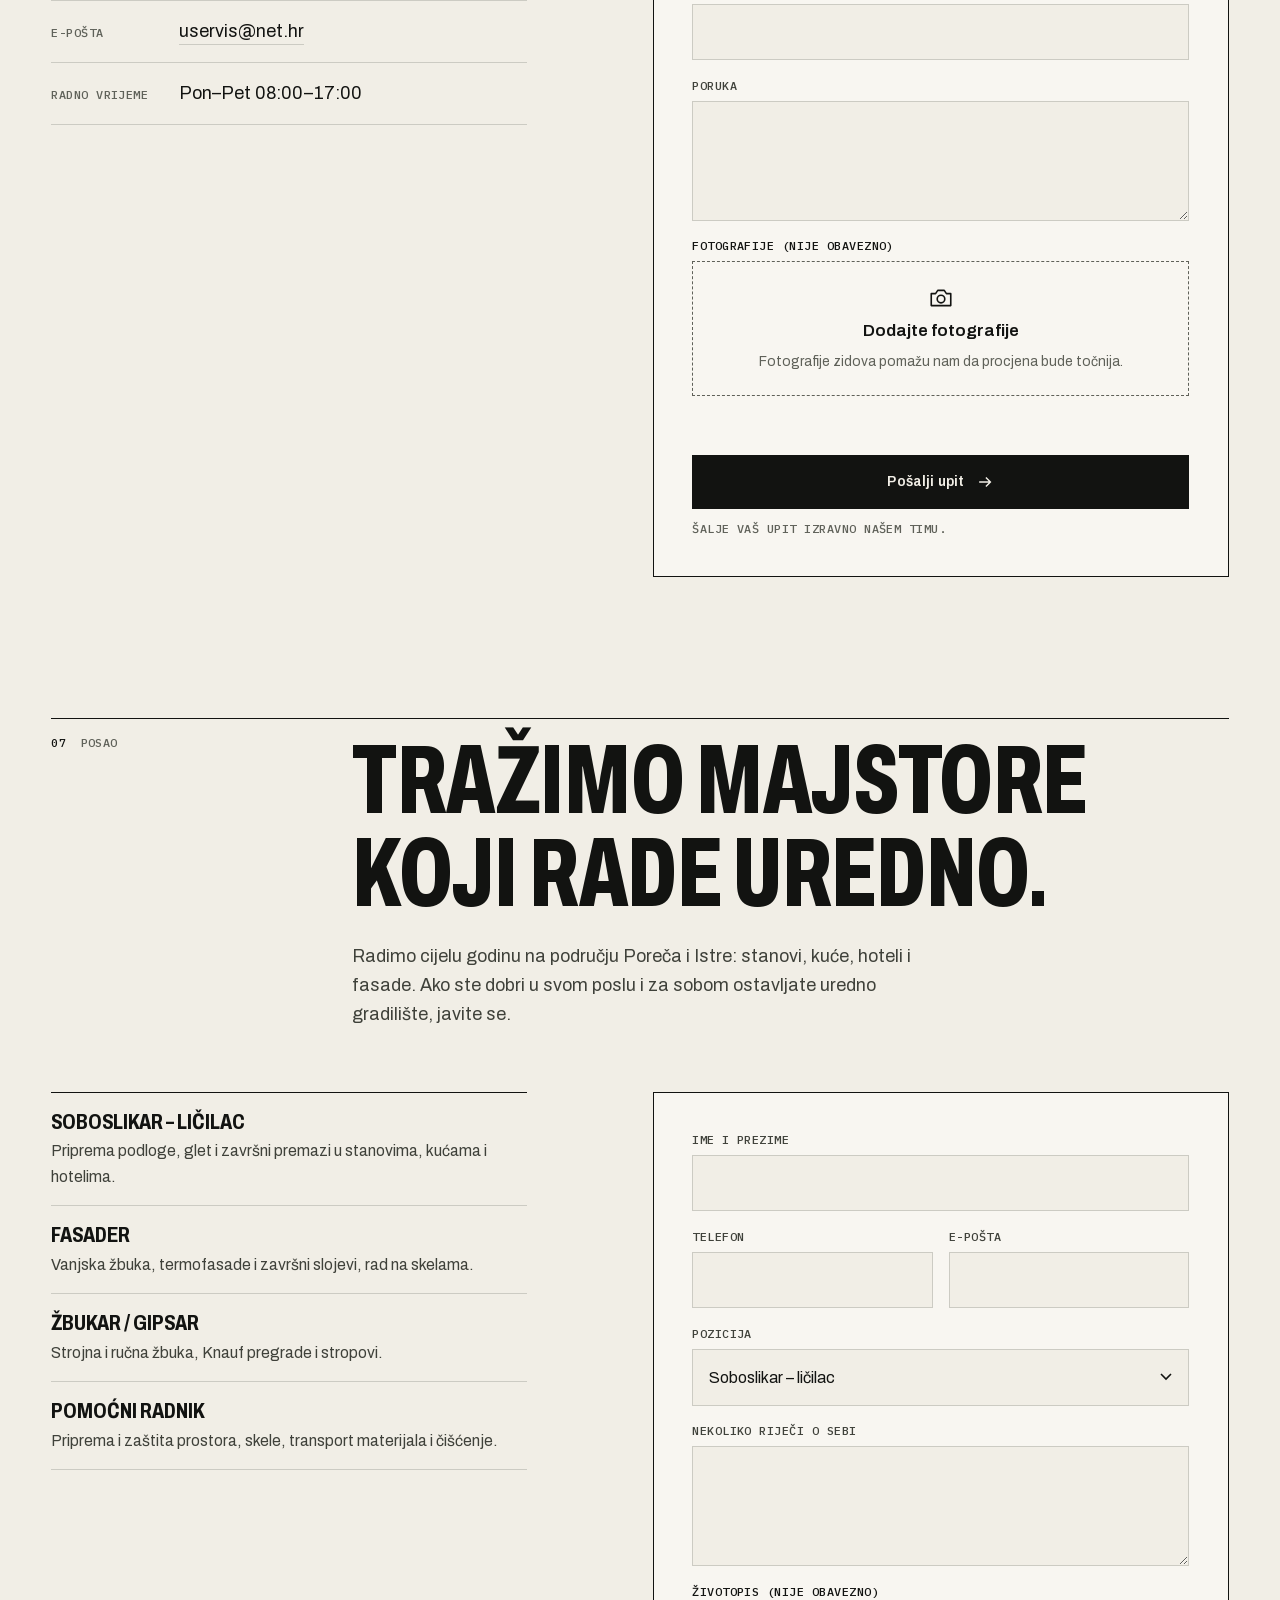
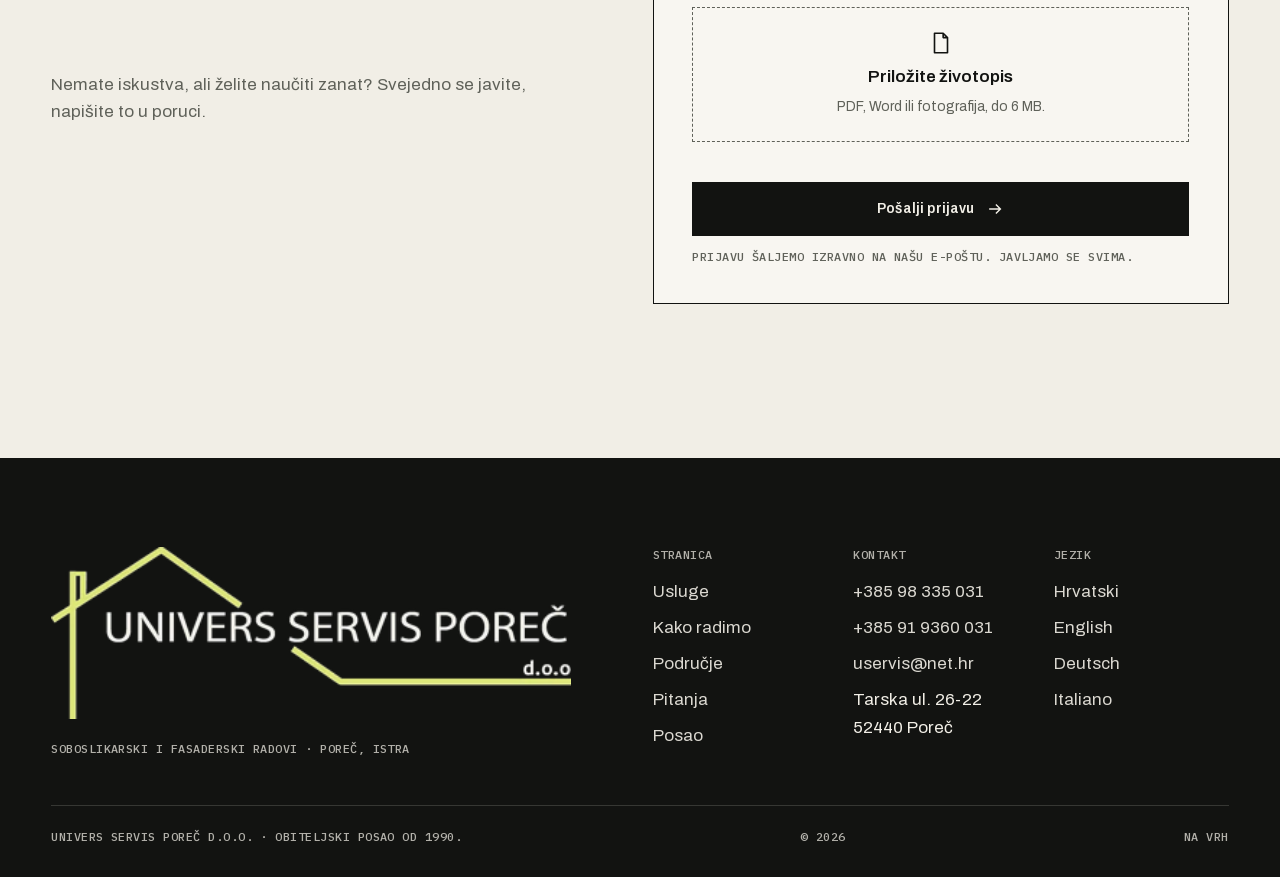
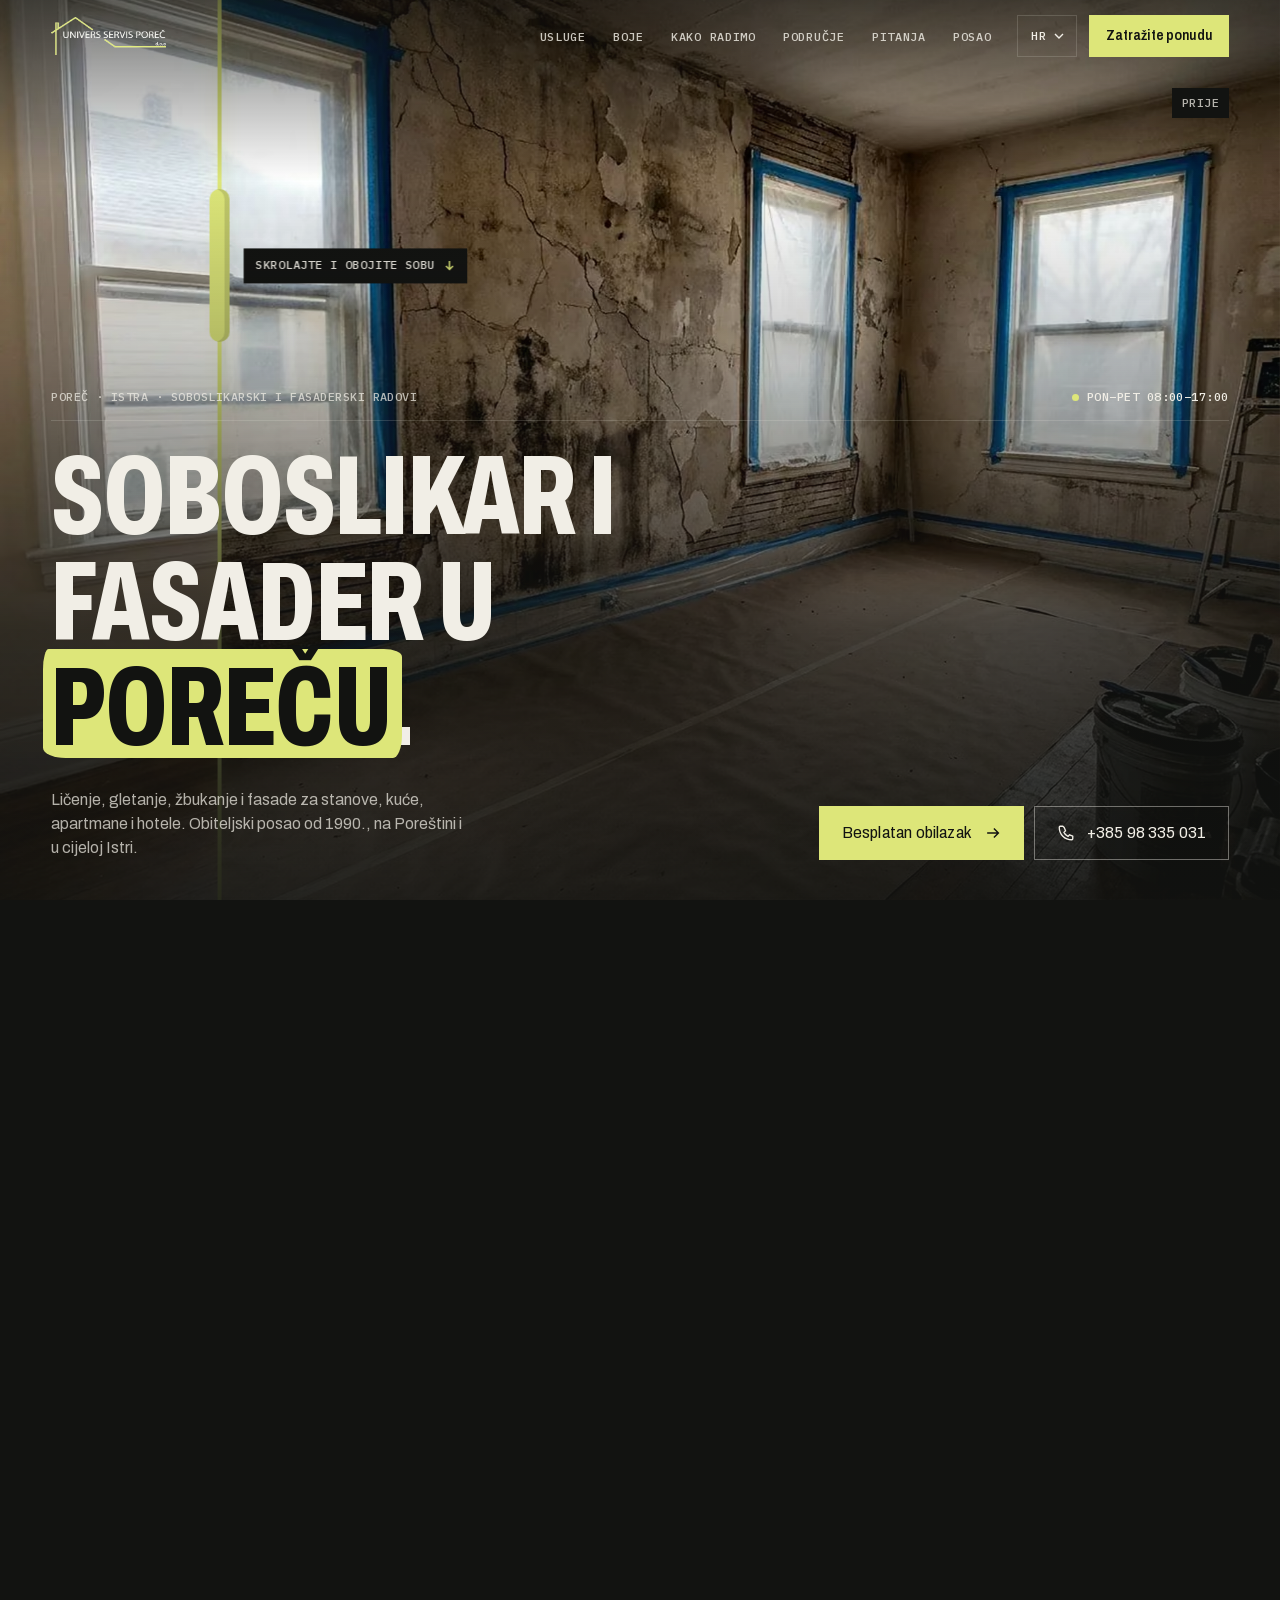
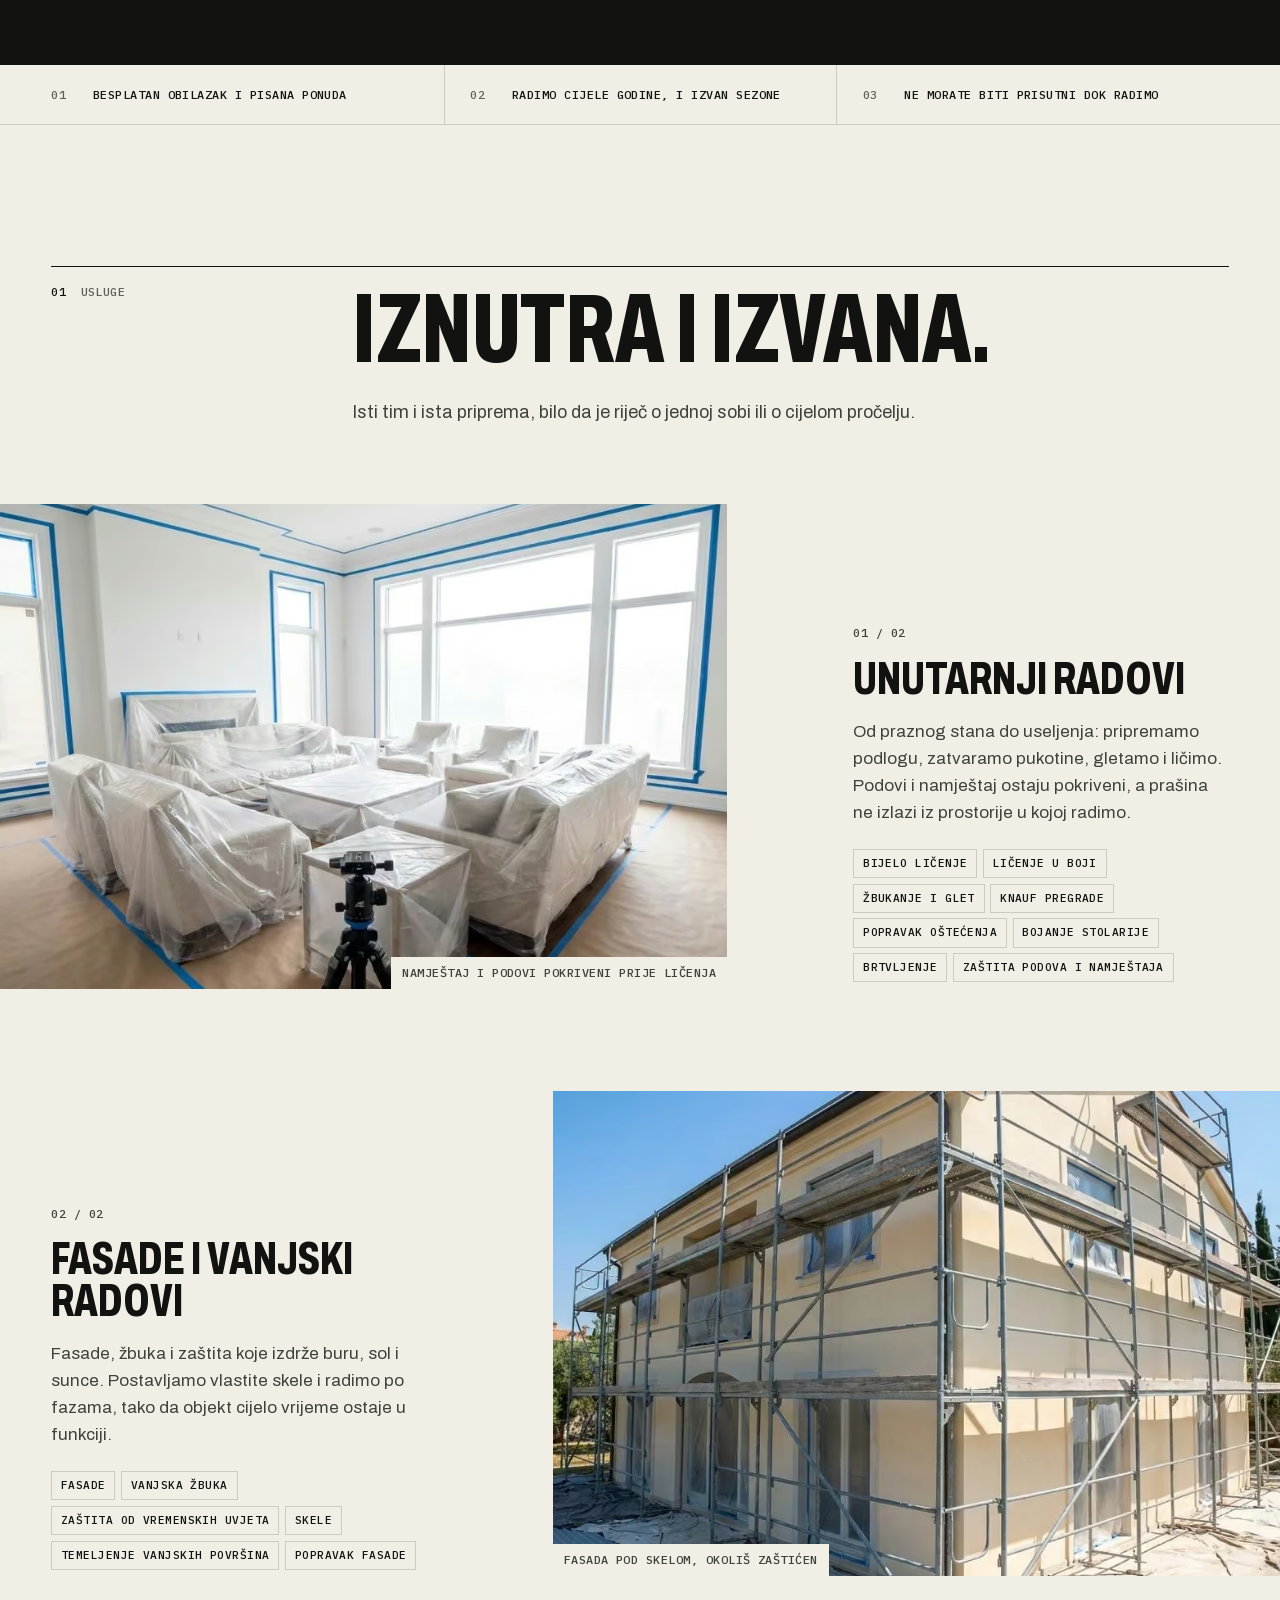
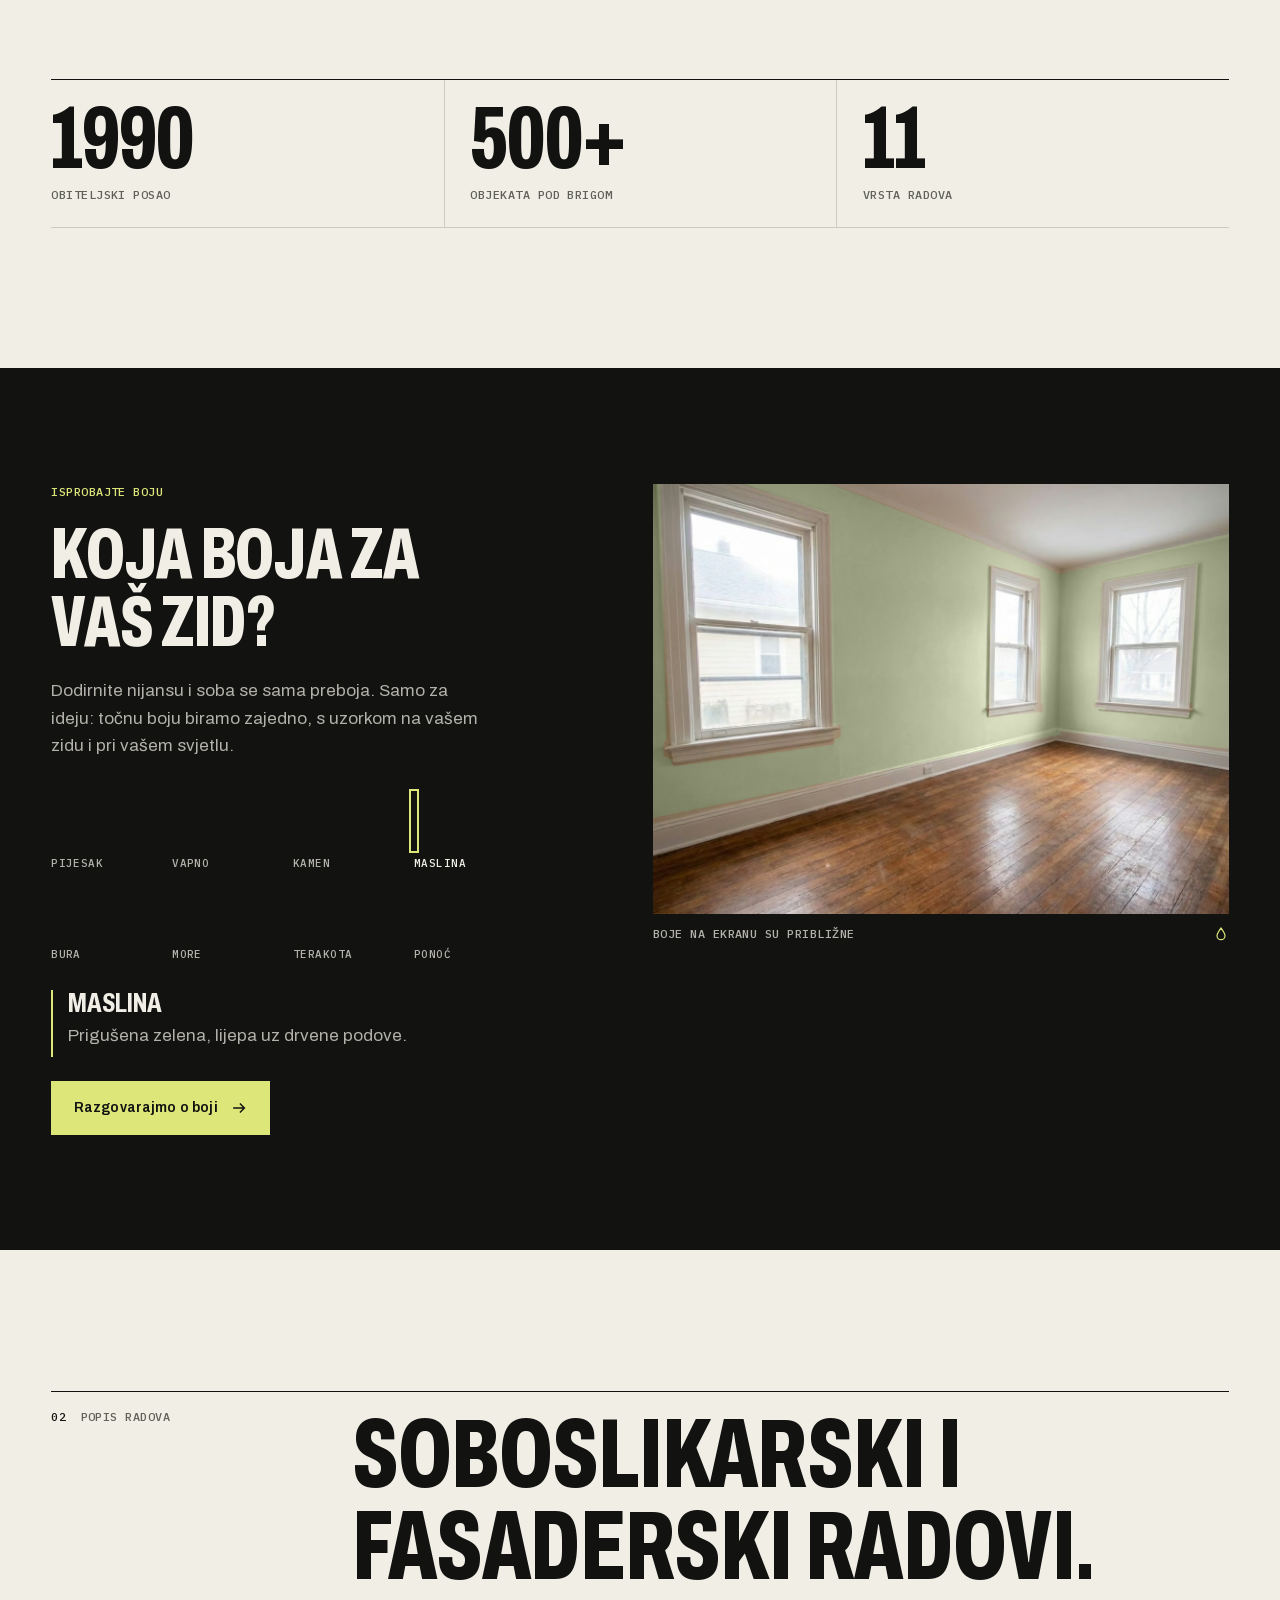
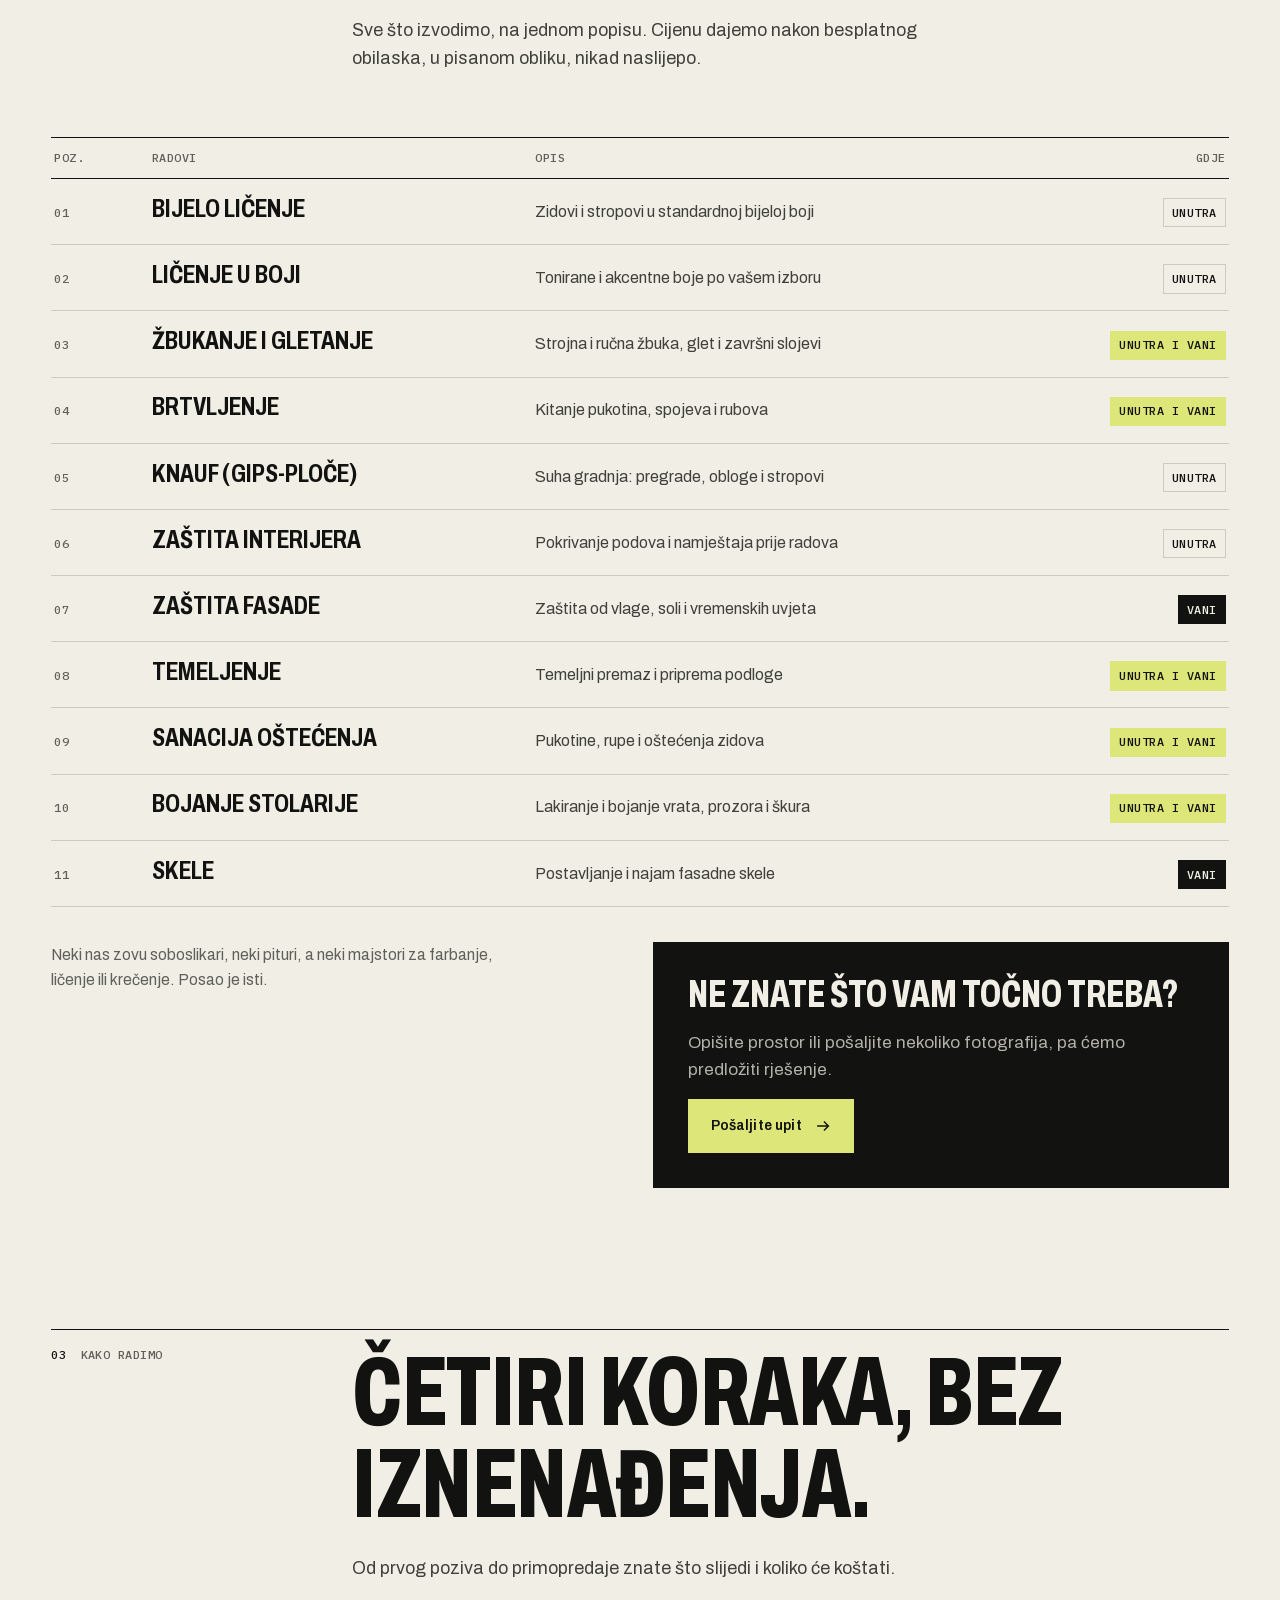
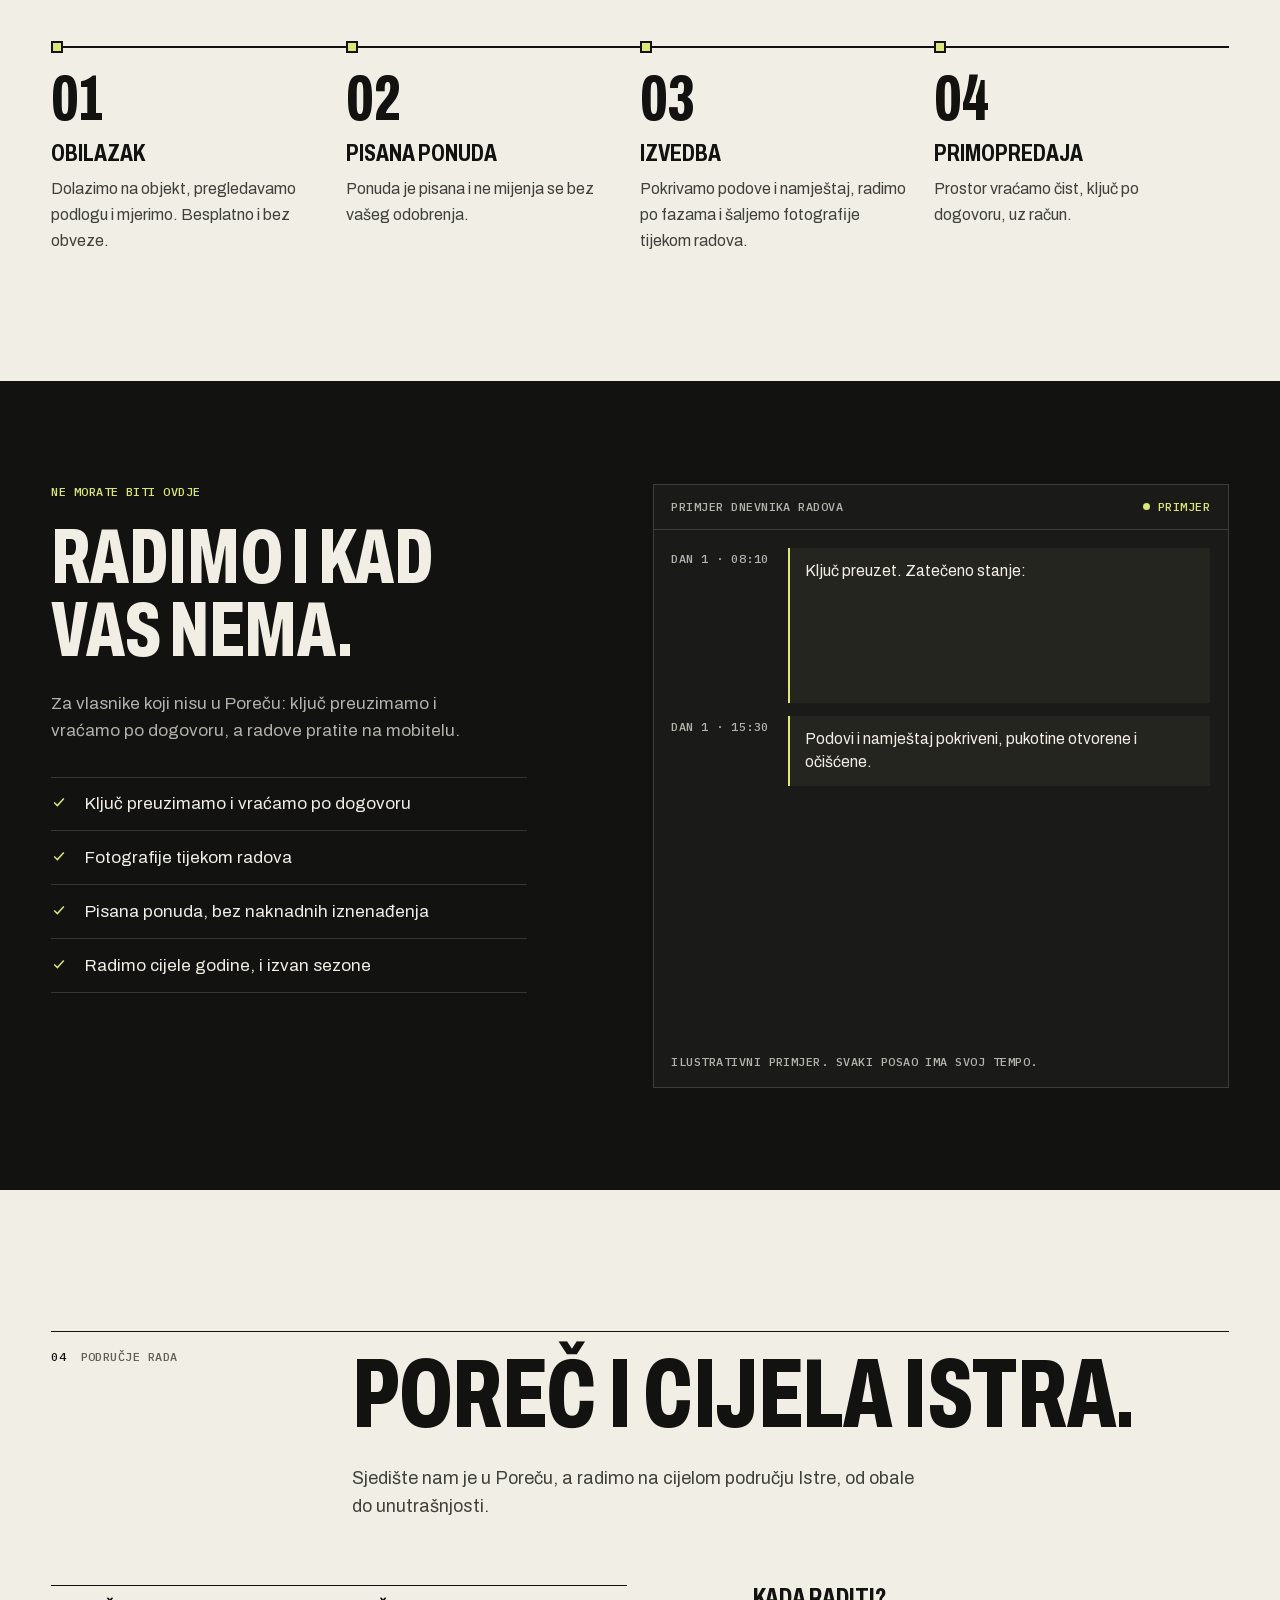
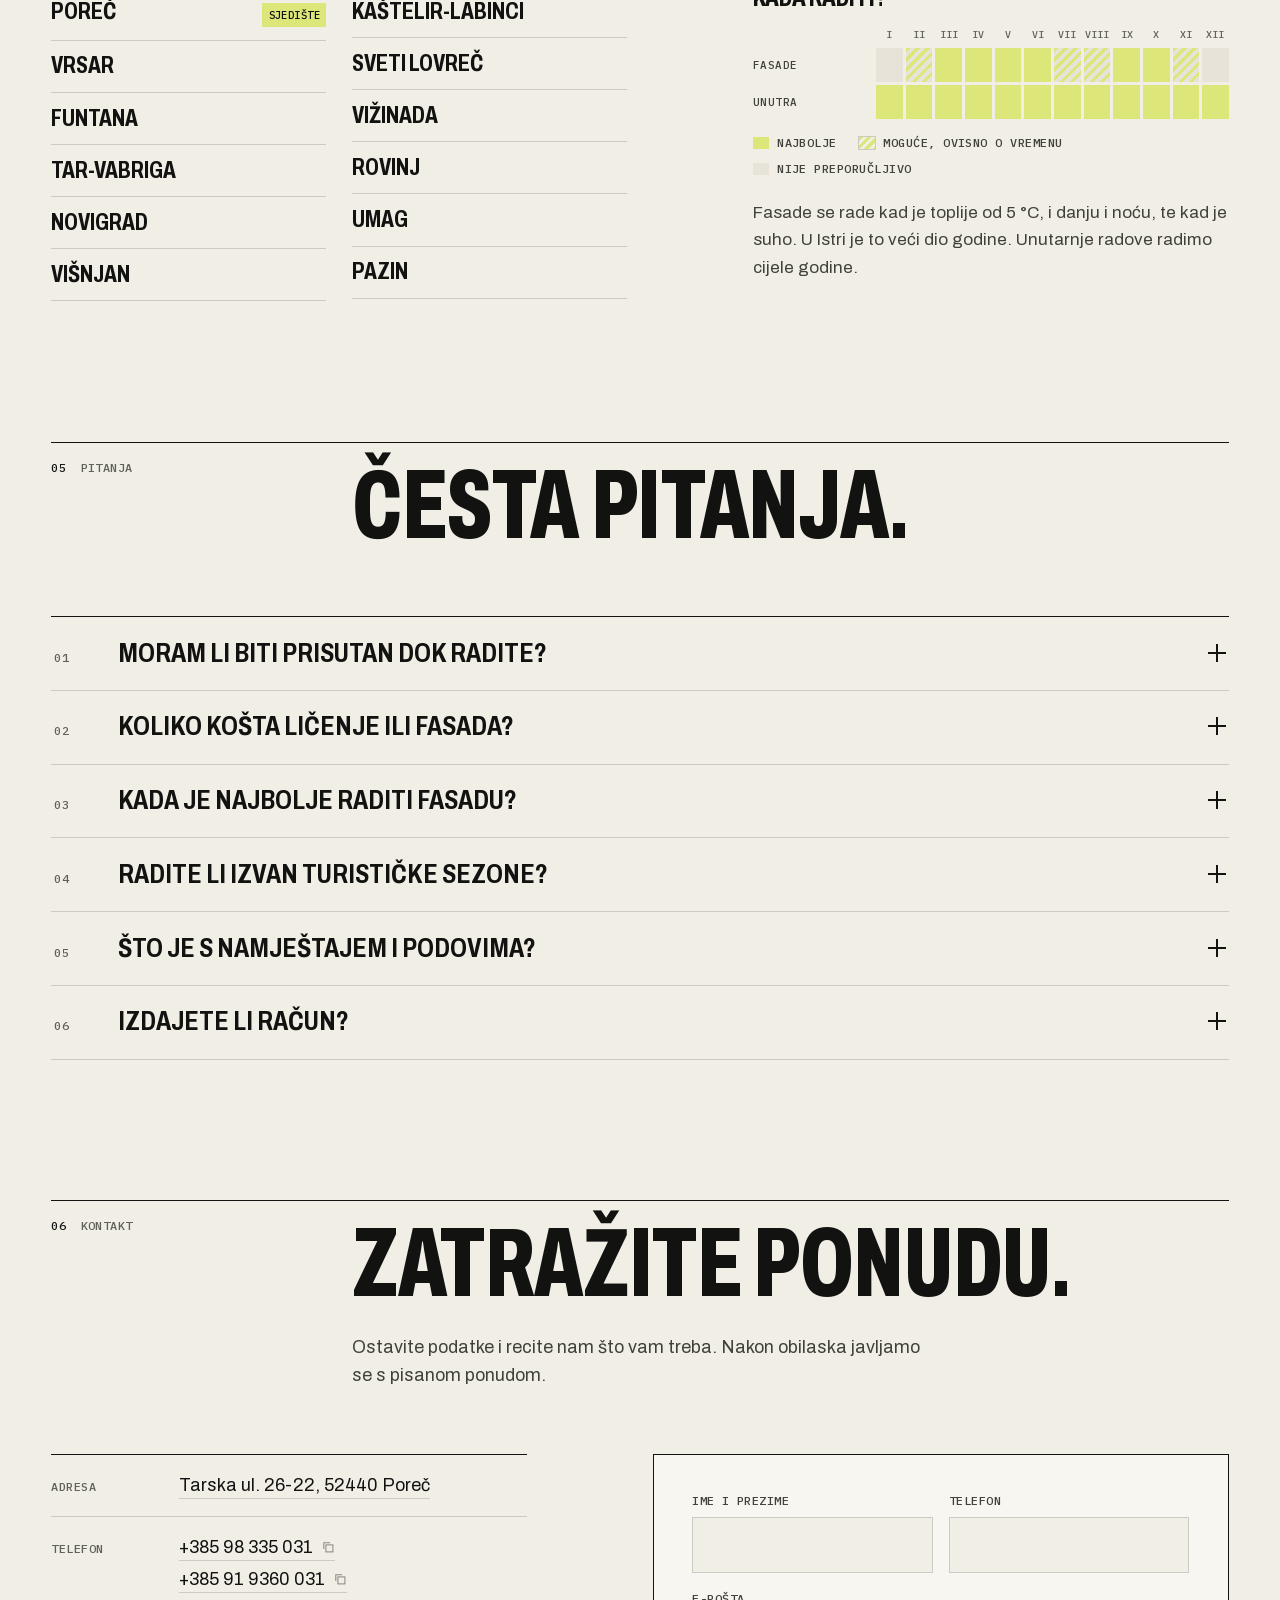
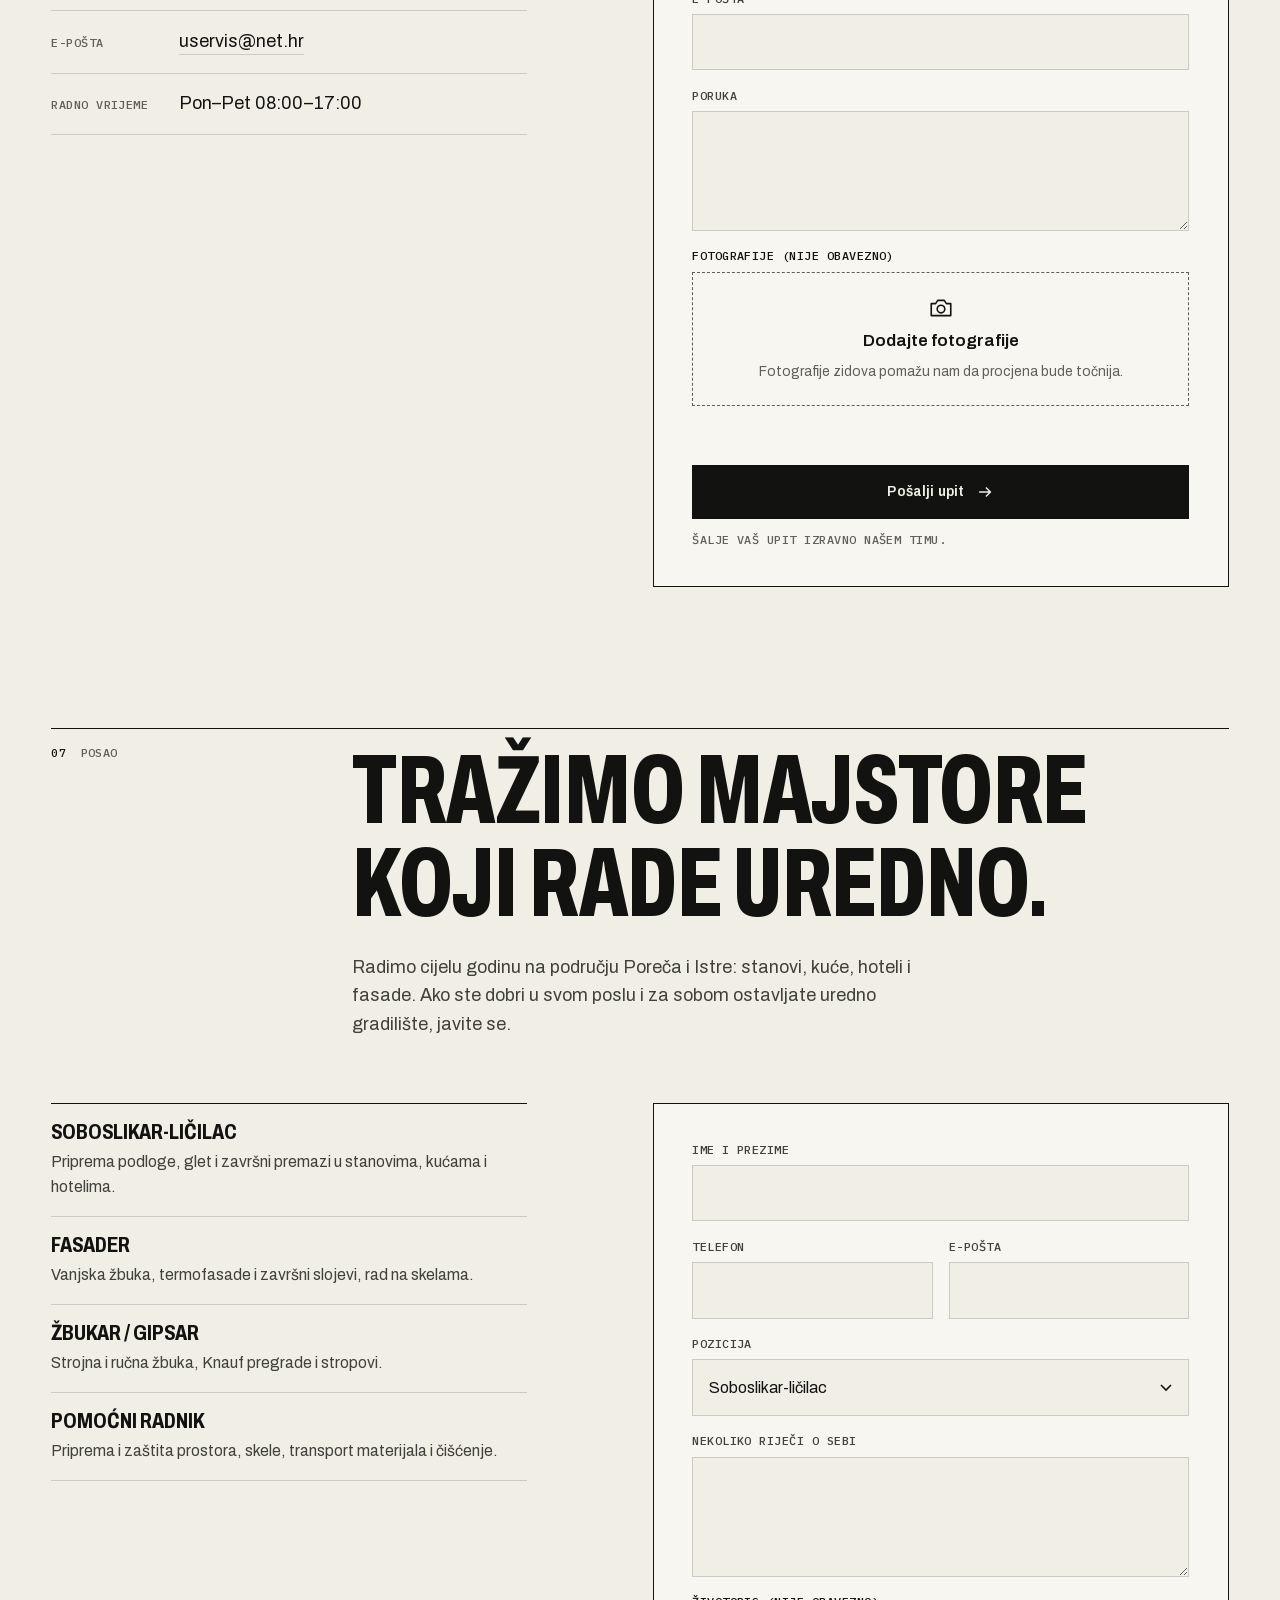
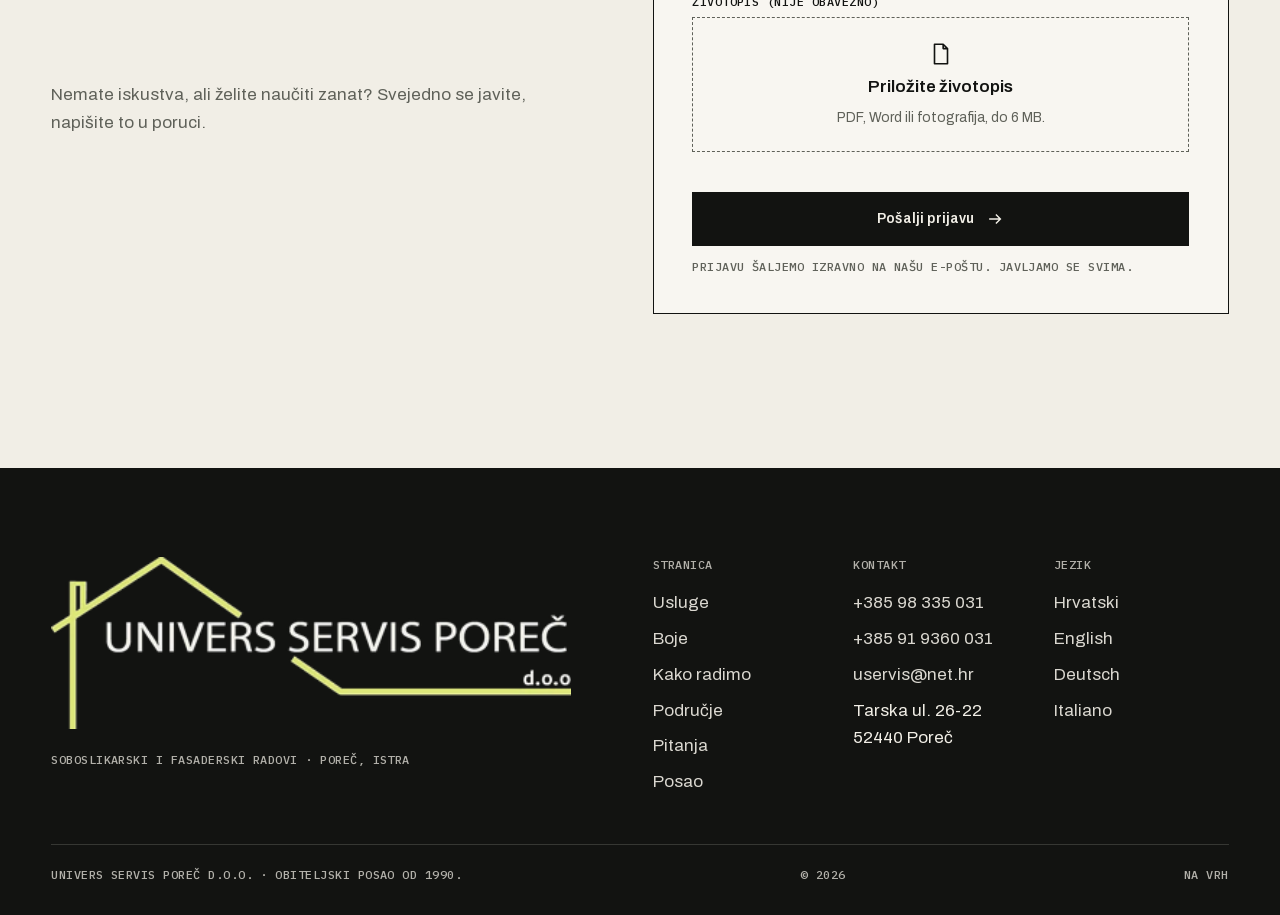
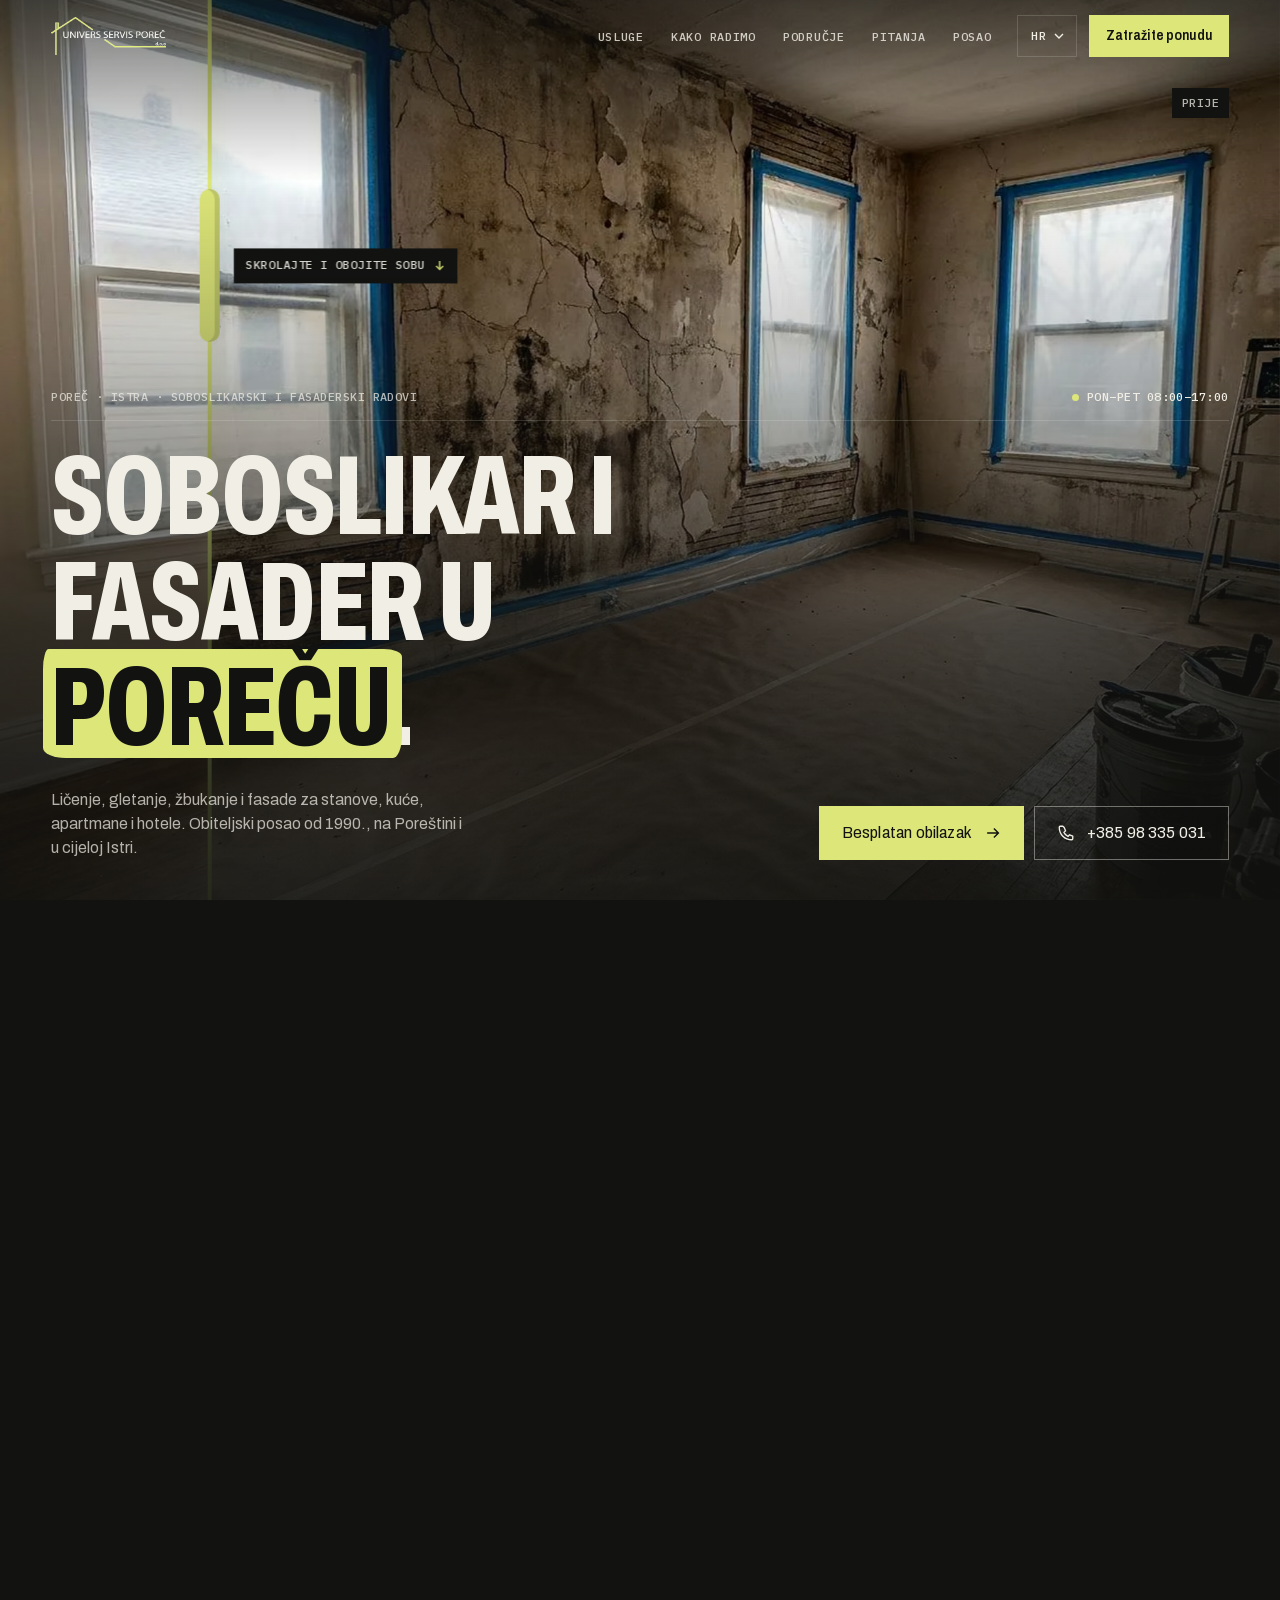
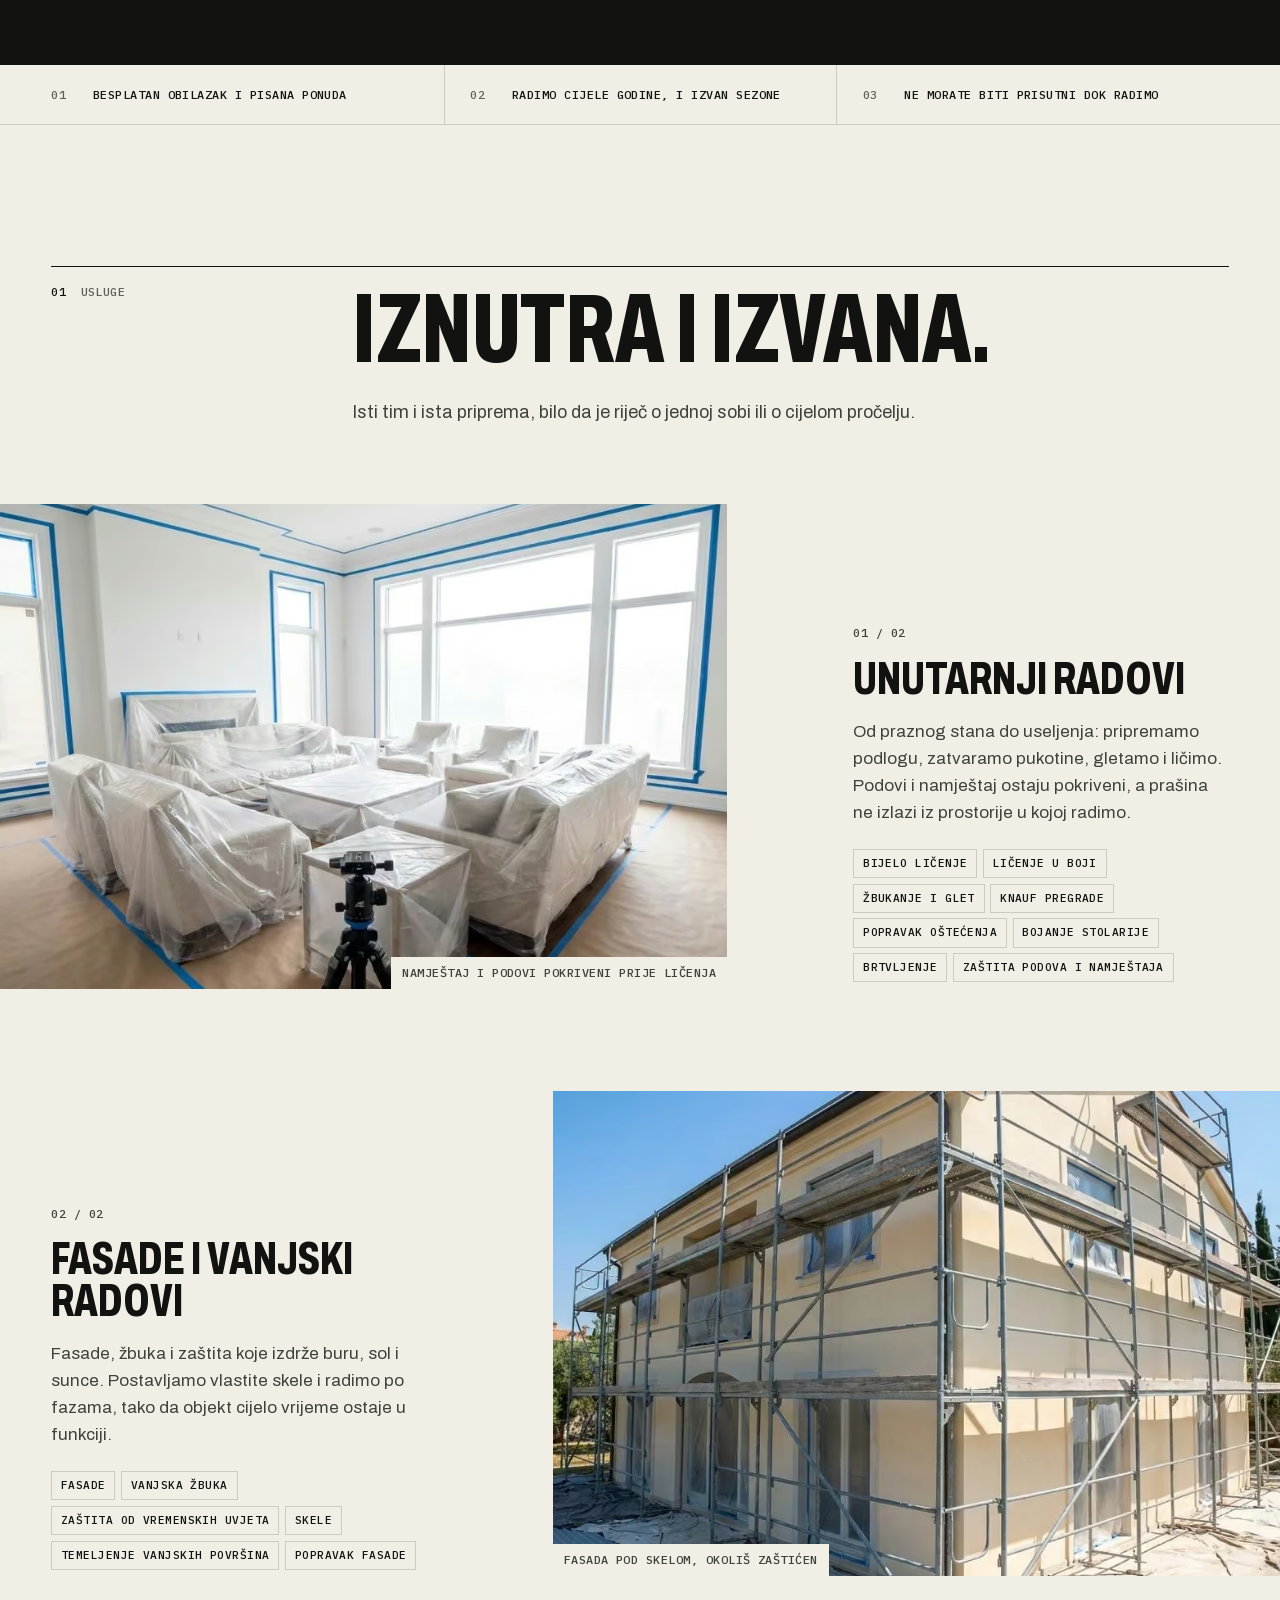
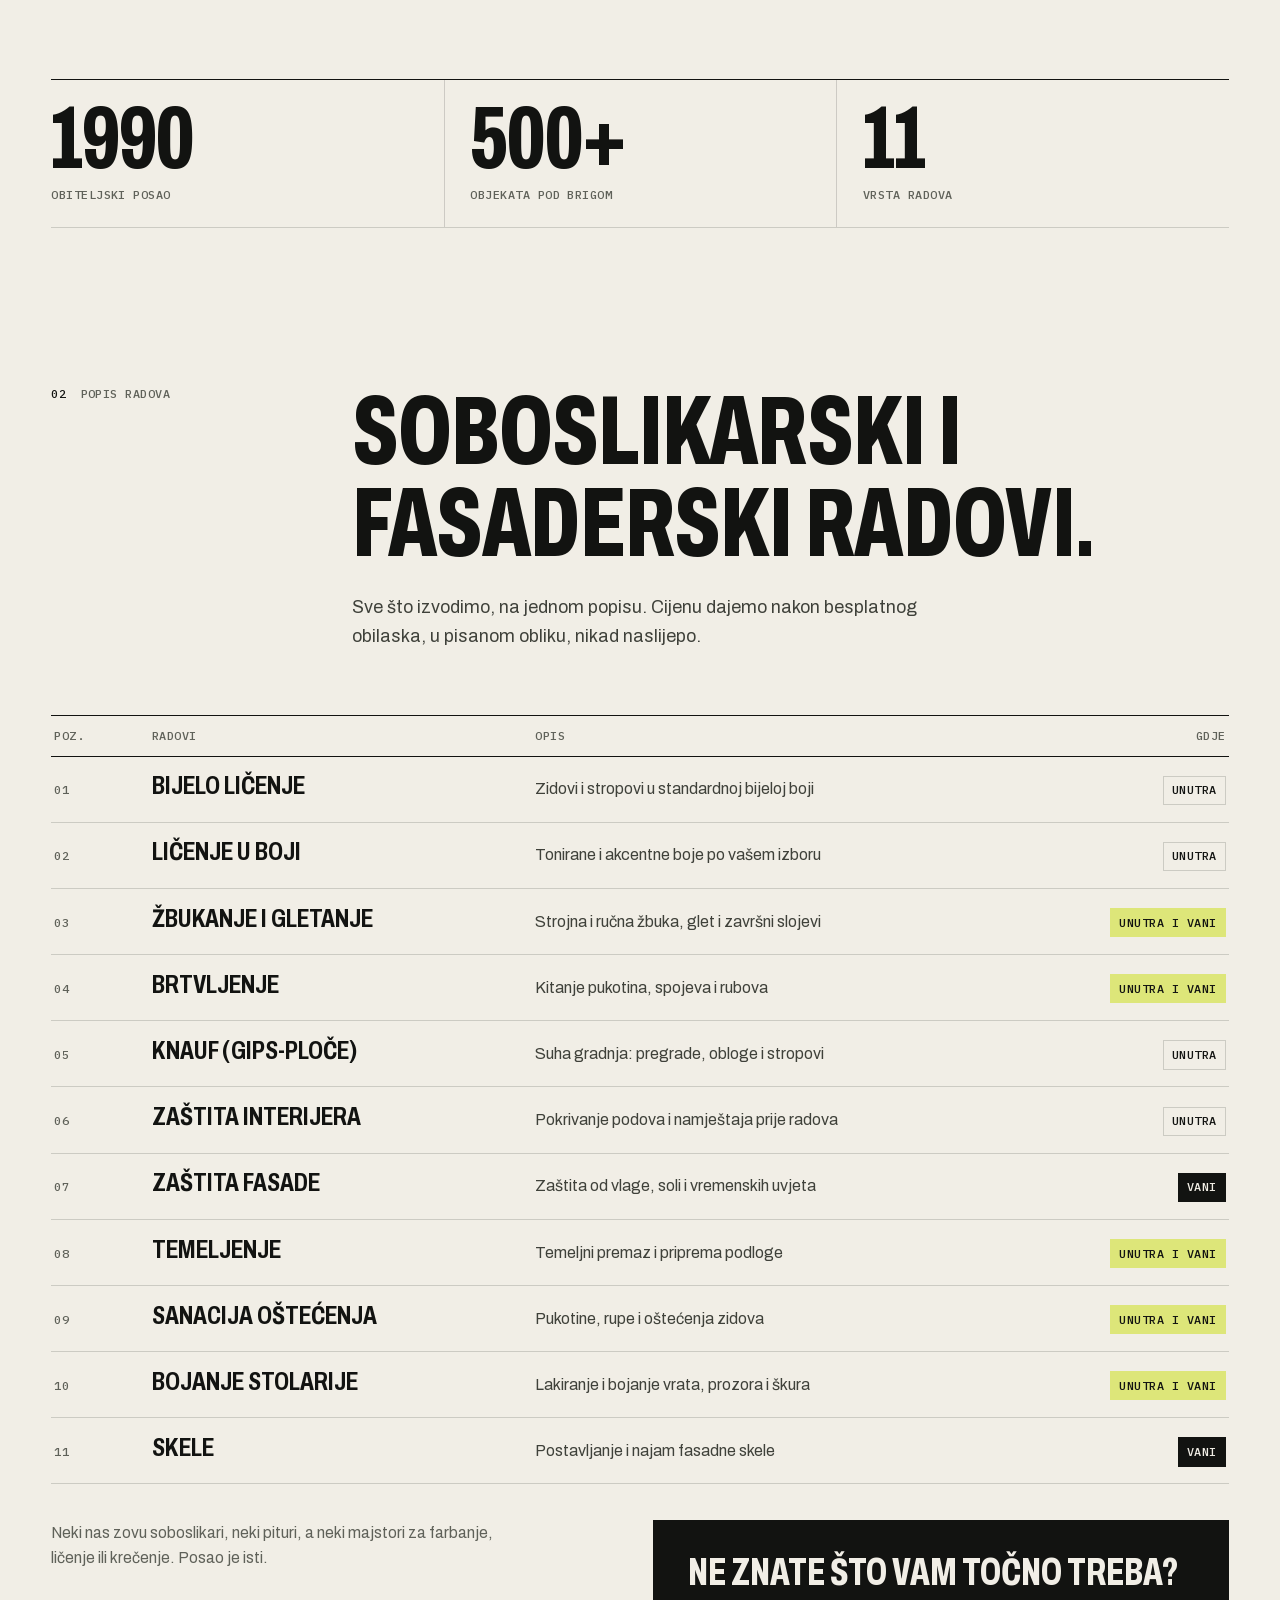
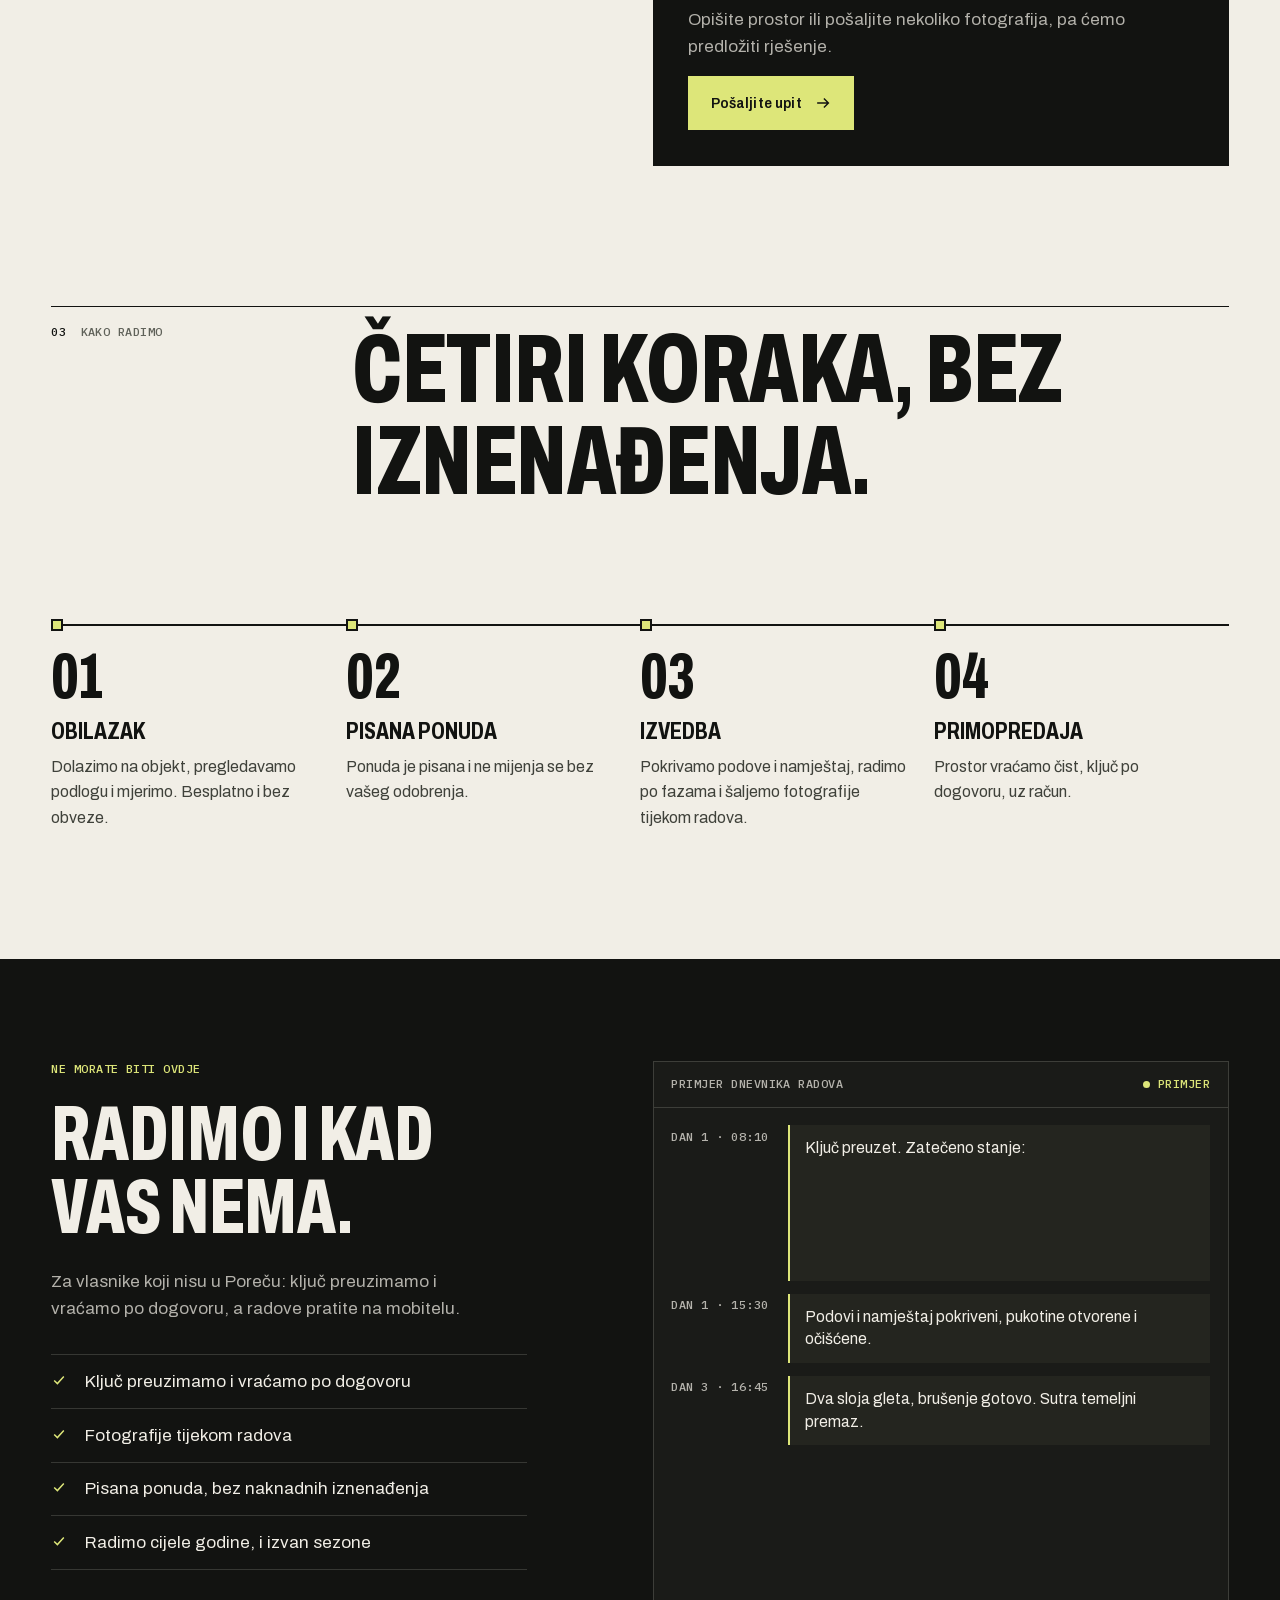
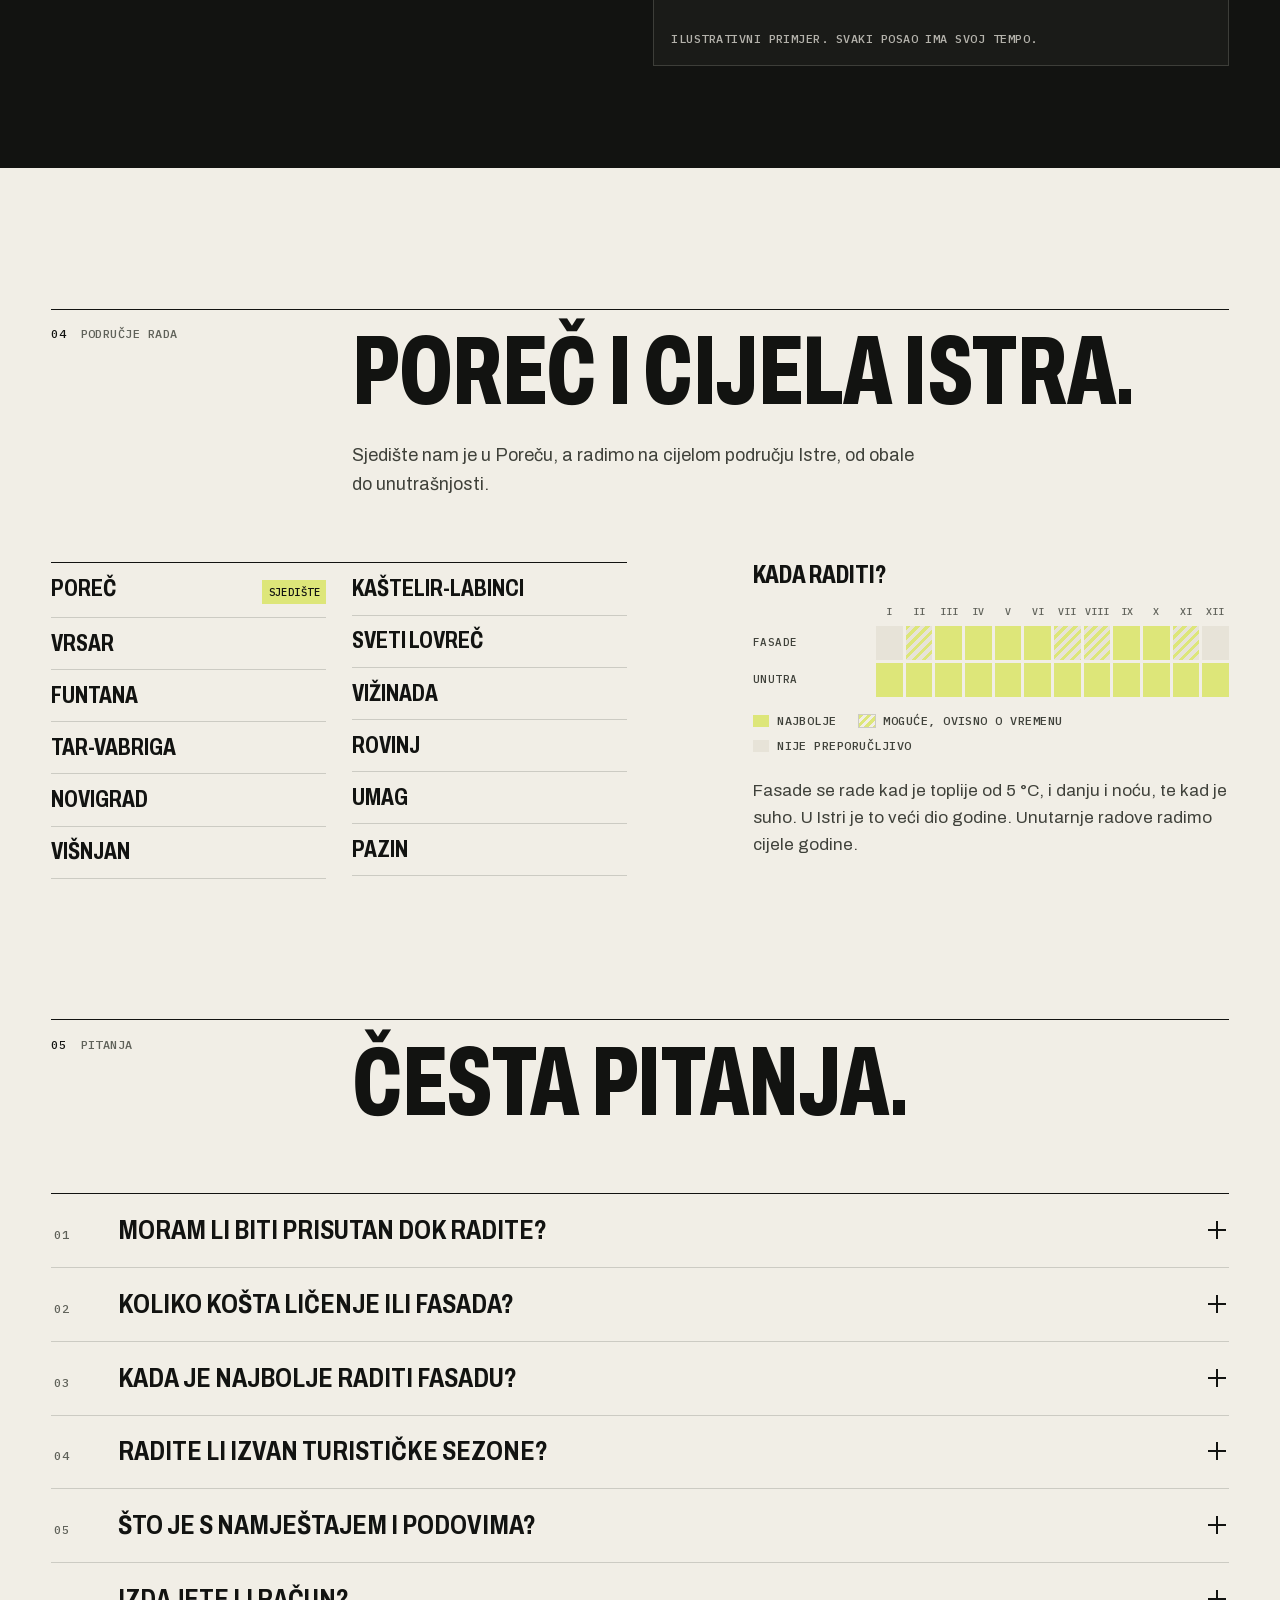
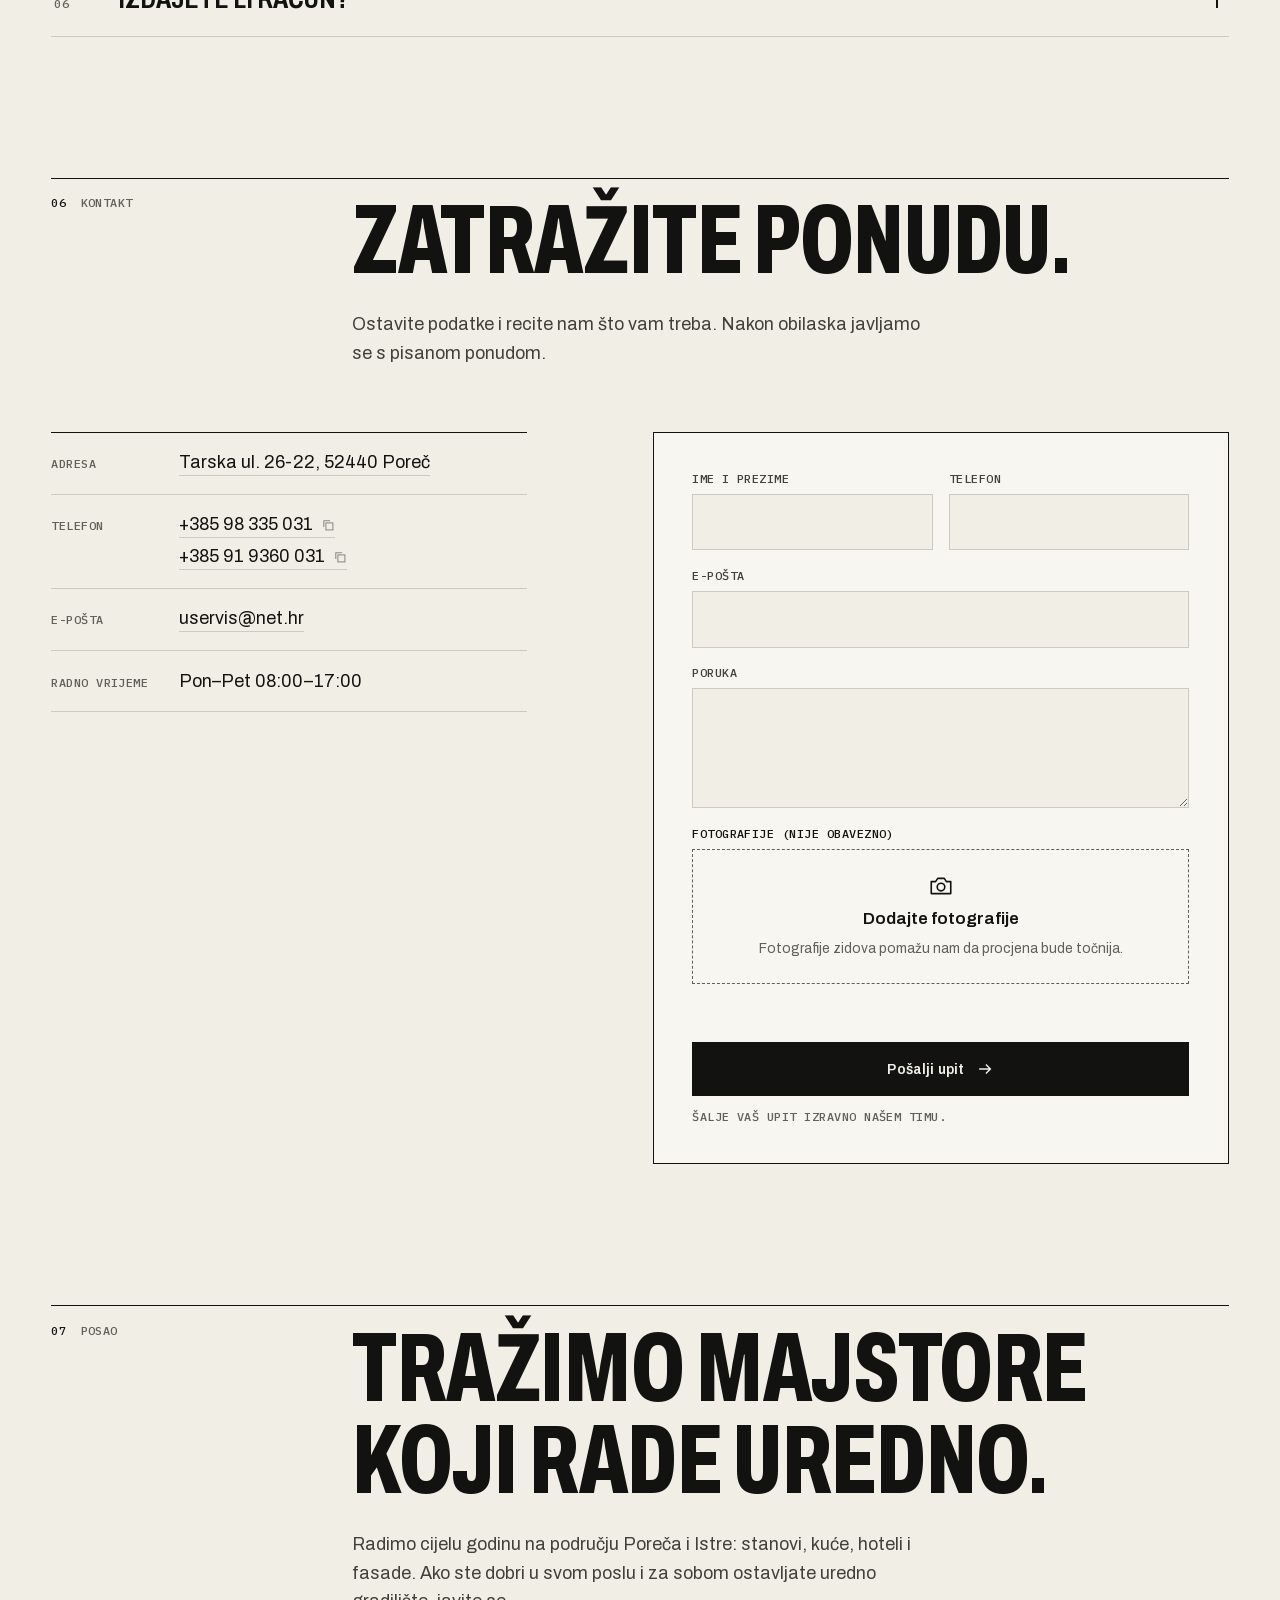
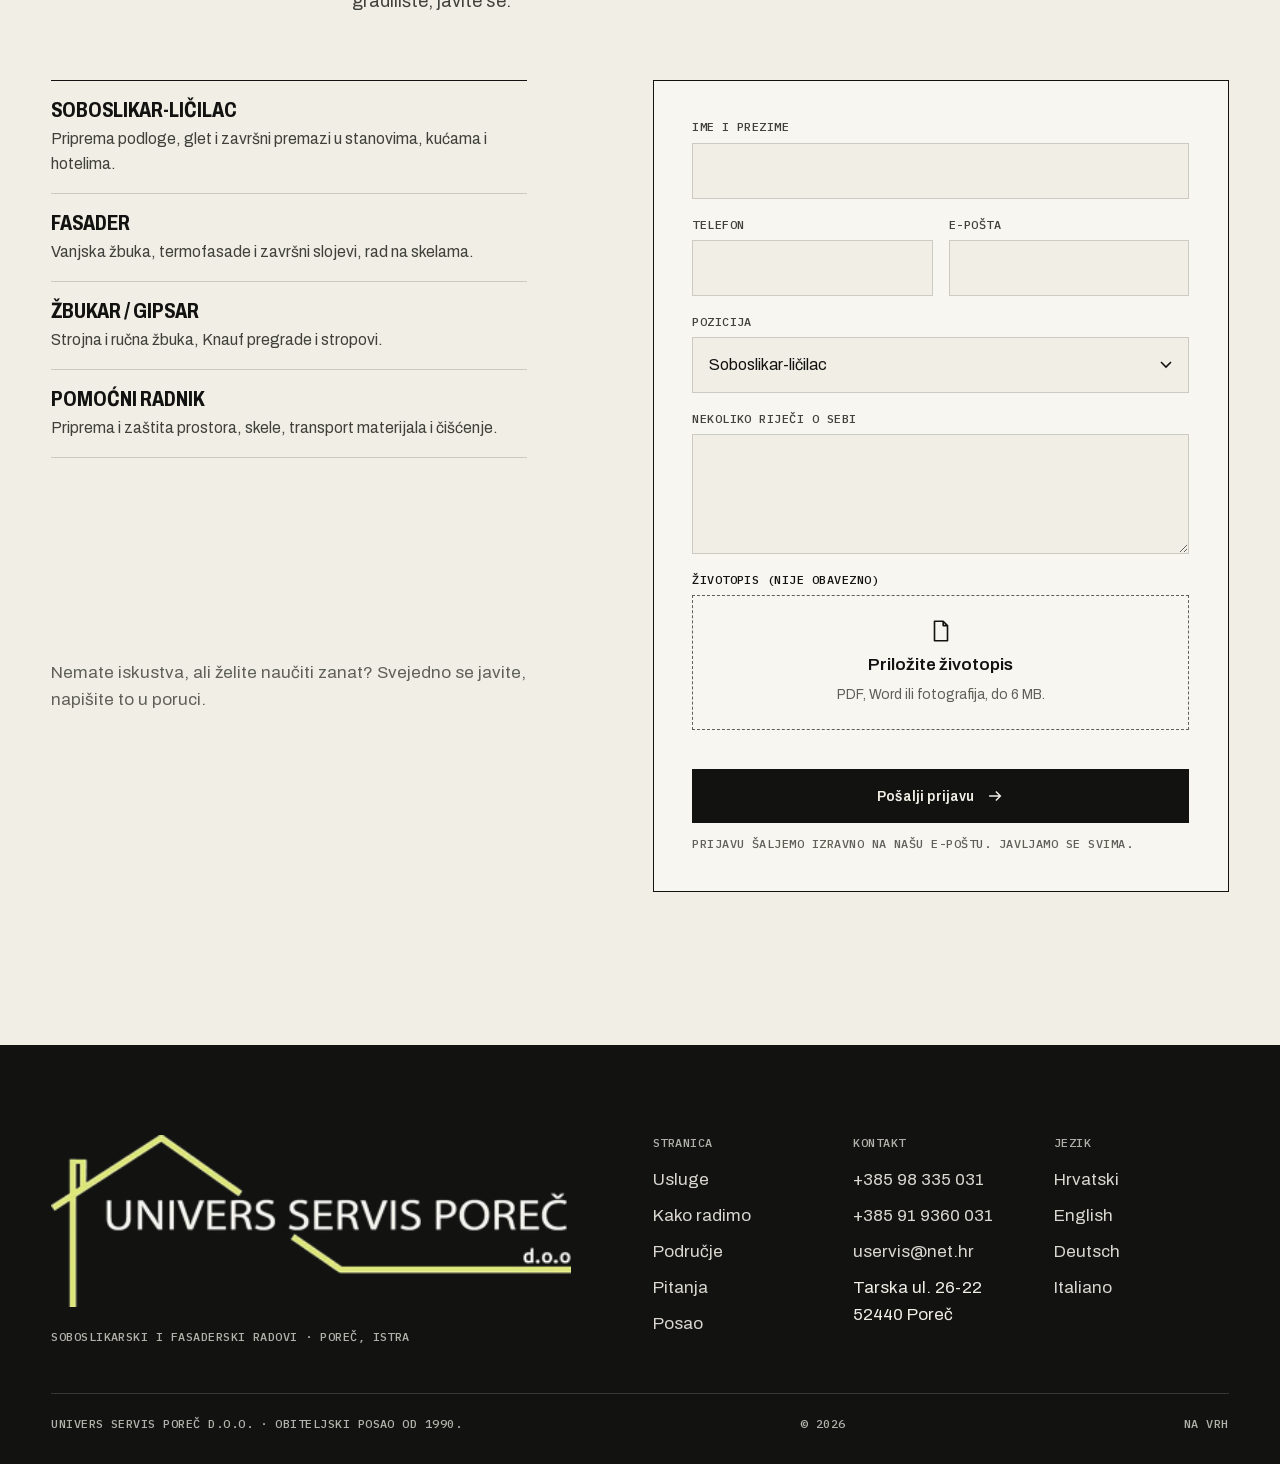
